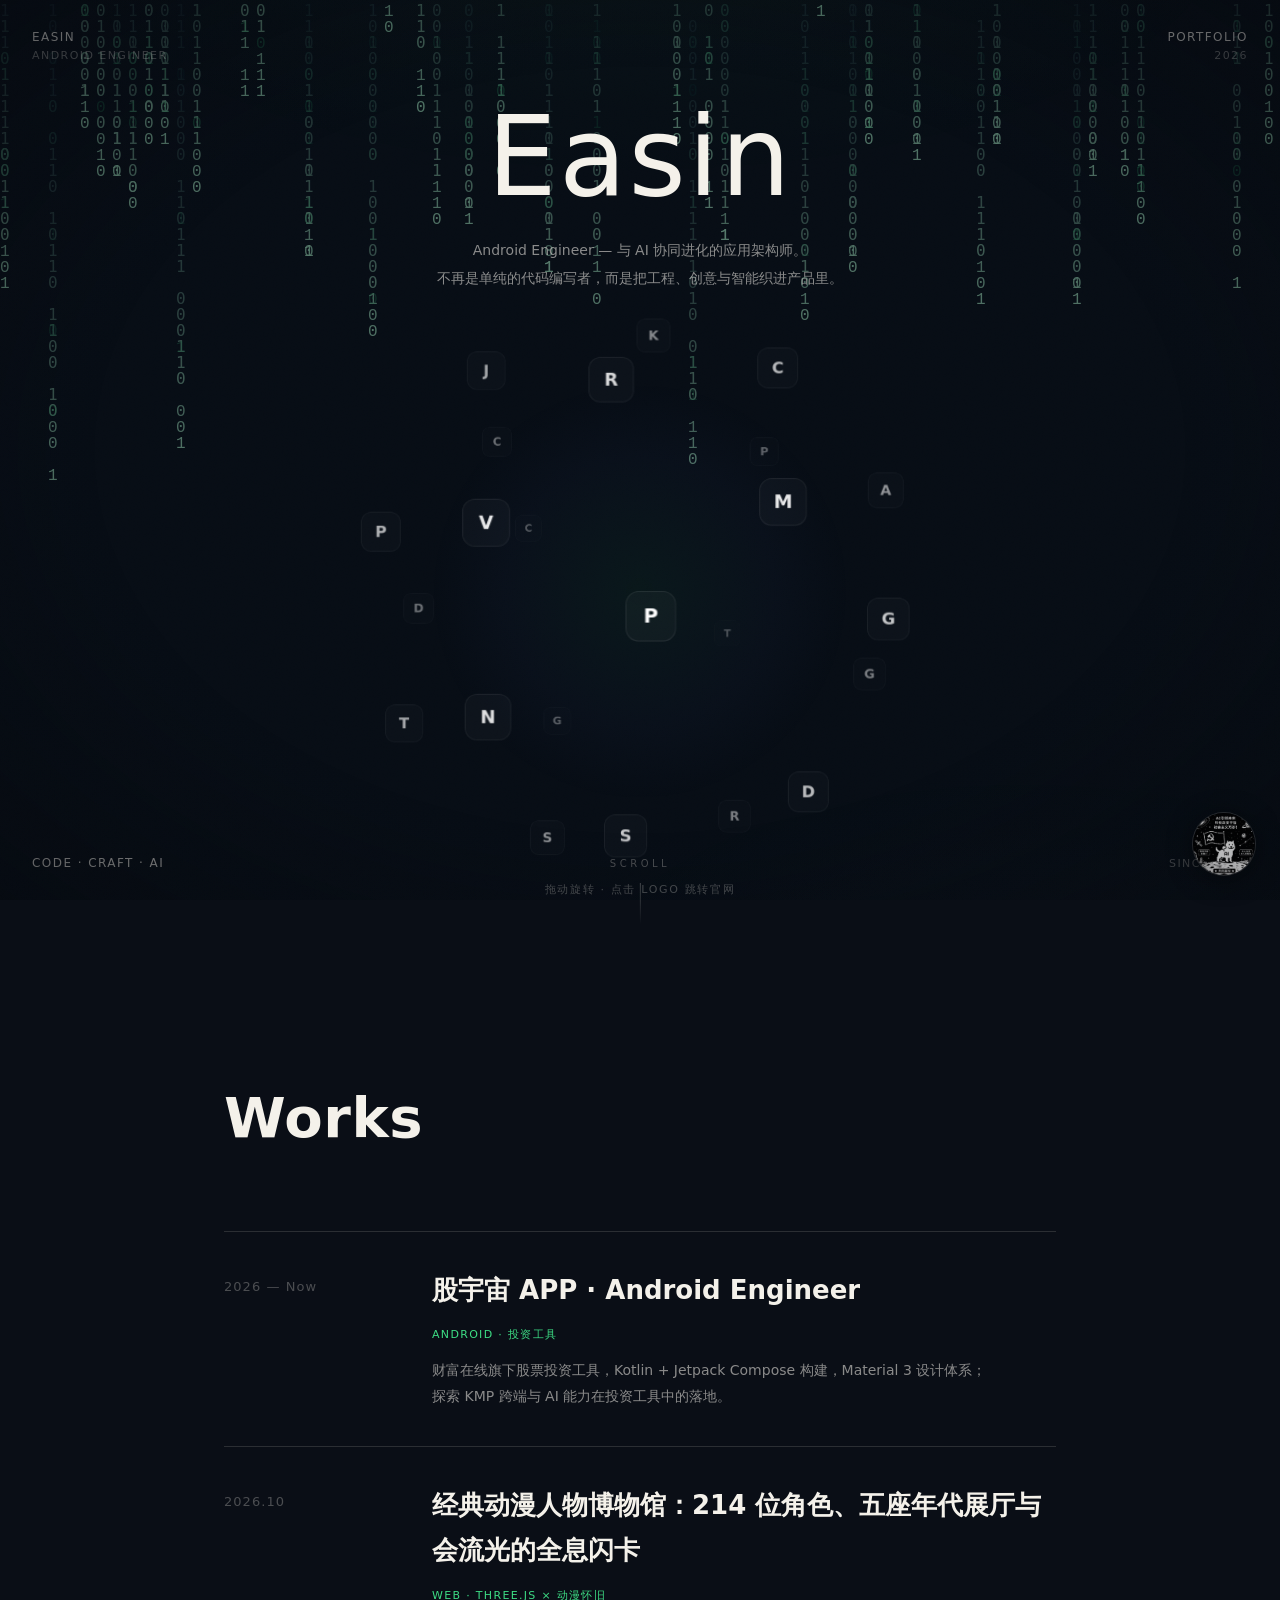
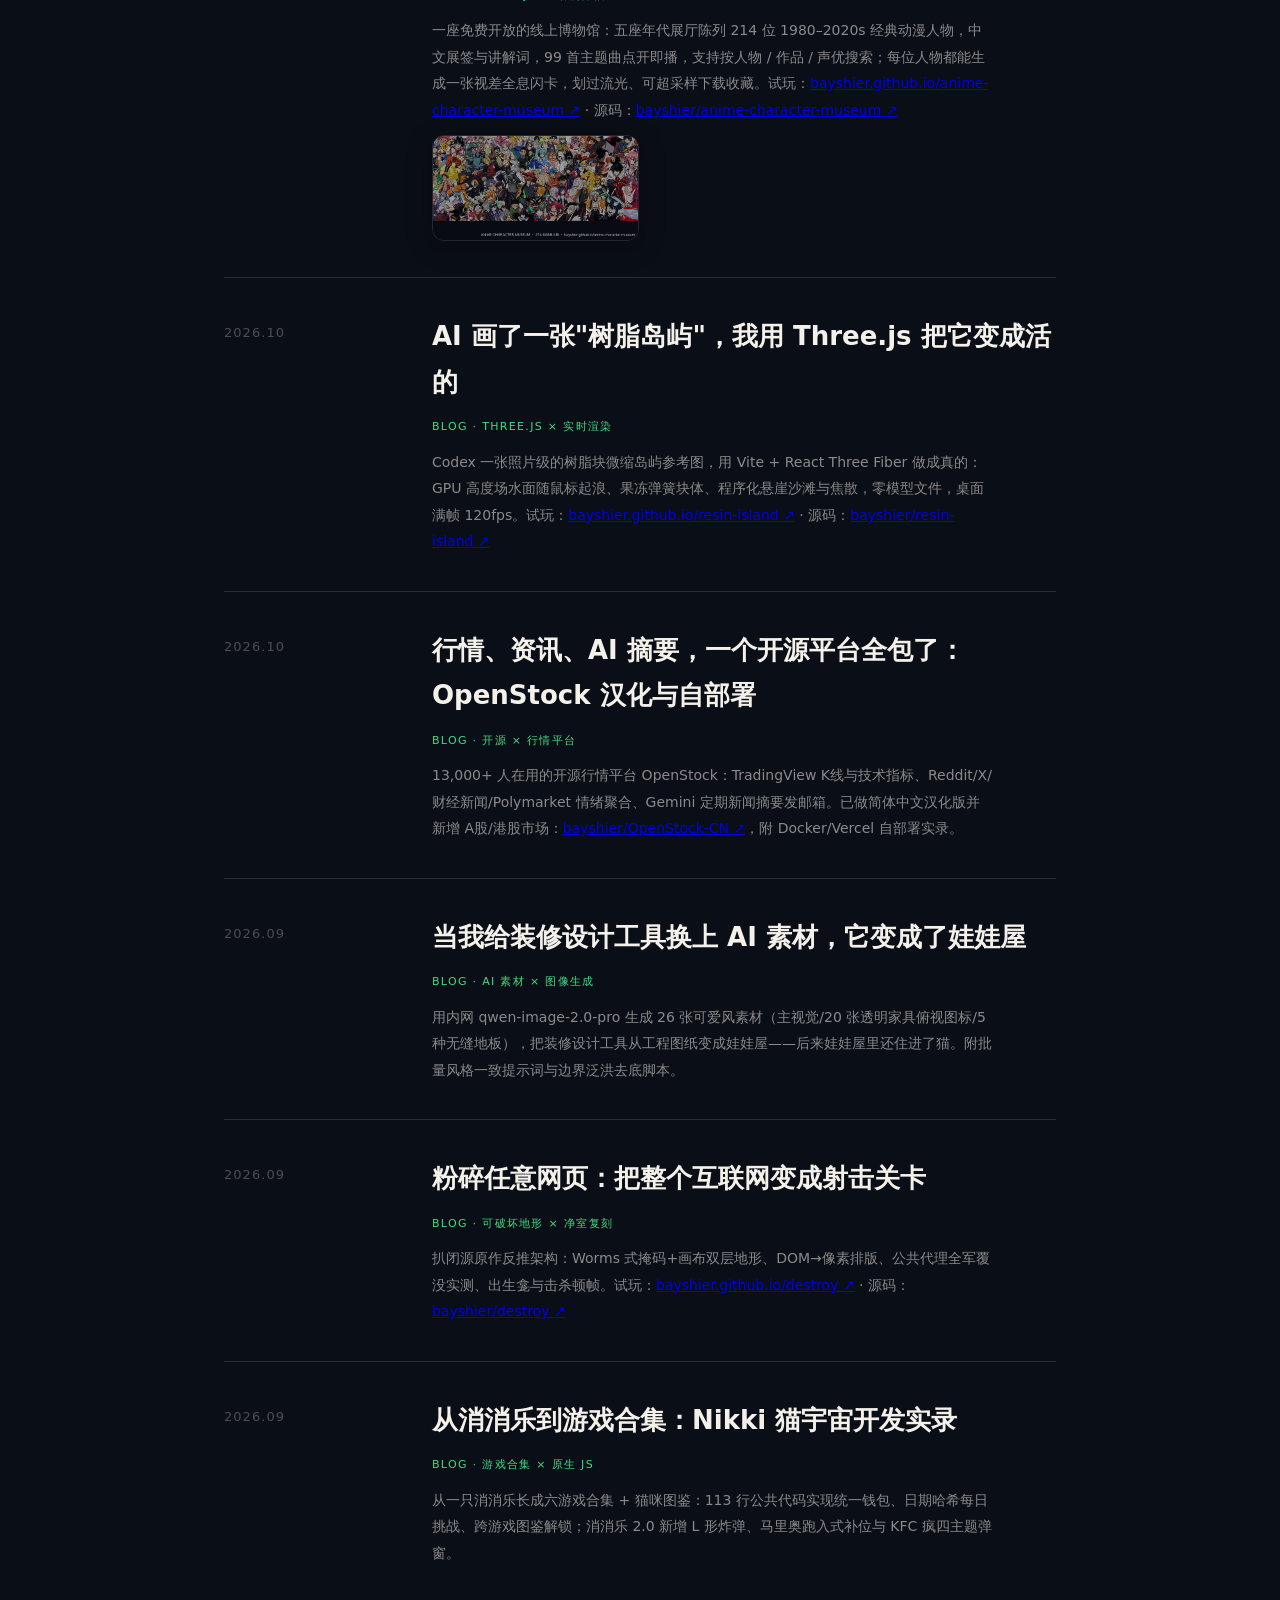
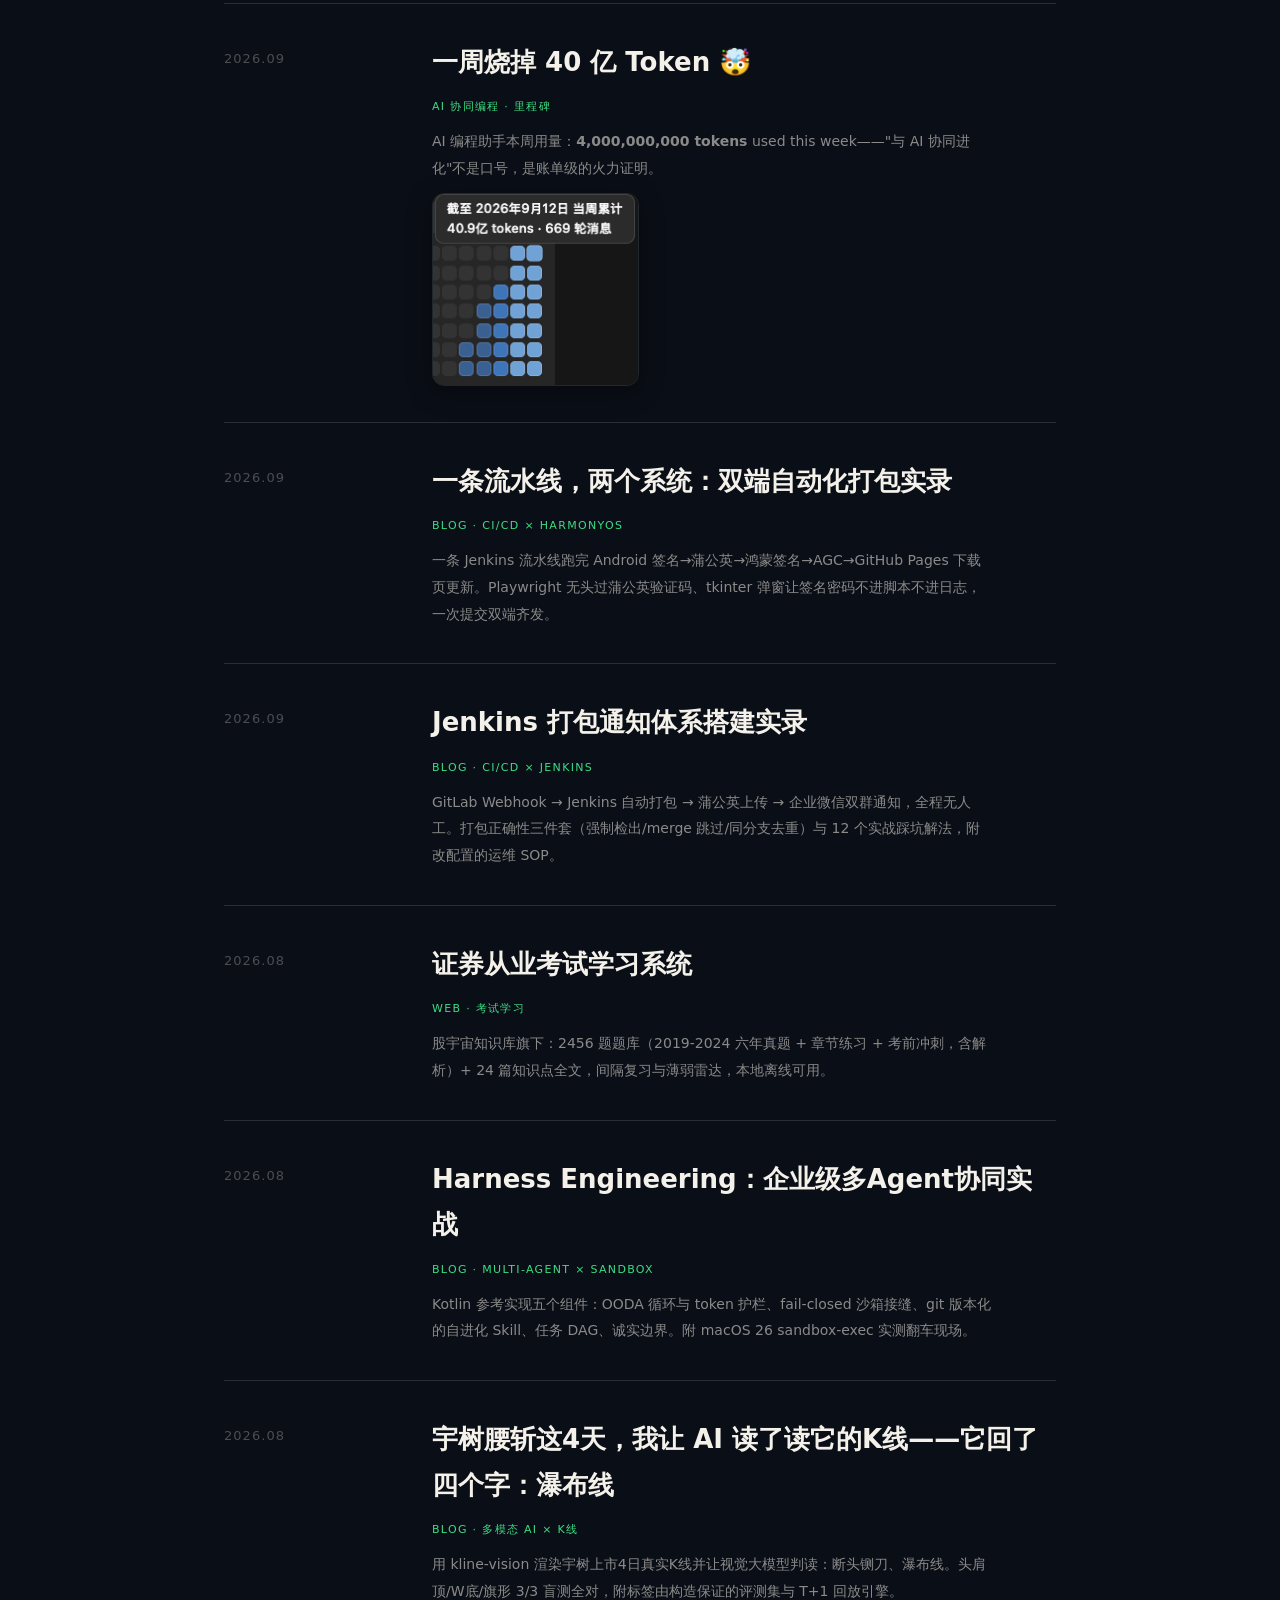
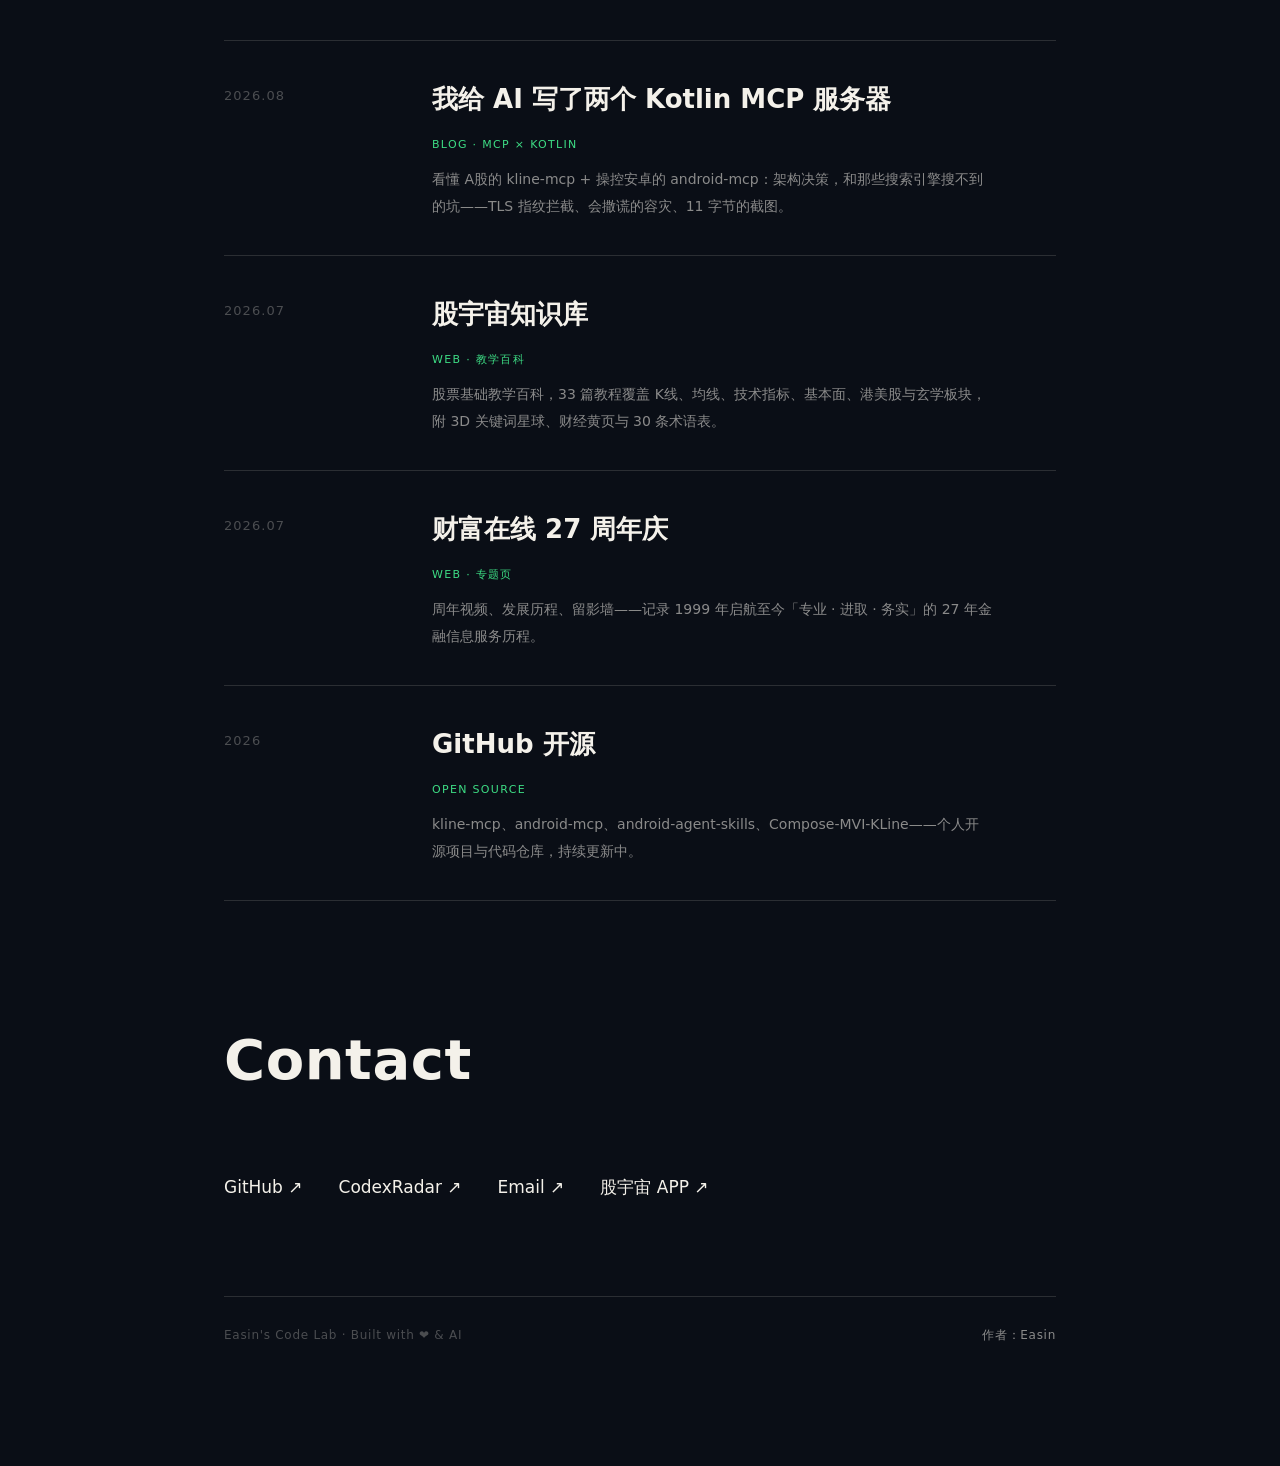
==== index.html @ 7a021acf "Add museum article detail page; share matrix-rain script" ====
<!DOCTYPE html>
<html lang="zh-CN">

<head>
    <meta charset="UTF-8">
    <meta name="viewport" content="width=device-width, initial-scale=1.0">
    <meta name="description" content="Easin — Android Engineer · Kotlin ✦ Compose · AI-Powered">
    <meta name="theme-color" content="#0a0e16">
    <title>Easin — Code · Craft · AI</title>
    <link rel="shortcut icon" href="icon_logo.png" type="image/png">
    <link rel="icon" href="icon_logo.png" type="image/png">
    <link rel="stylesheet" href="css/easin.css?v=20260914">
</head>

<body>
    <!-- ===== 黑客帝国数字雨背景（canvas 2D，参考经典 matrix rain 实现） ===== -->
    <canvas id="matrix-rain" aria-hidden="true"></canvas>

    <!-- ===== 角落标签（编辑风格） ===== -->
    <div class="corner corner-tl" aria-hidden="true">Easin<br><span>Android Engineer</span></div>
    <div class="corner corner-tr" aria-hidden="true">Portfolio<br><span>2026</span></div>
    <div class="corner corner-bl" aria-hidden="true">Code · Craft · AI</div>
    <div class="corner corner-br" aria-hidden="true">财富在线<br><span>Since 1999</span></div>

    <!-- 胶片噪点 + 暗角 -->
    <div class="noise-overlay" aria-hidden="true"></div>
    <div class="vignette" aria-hidden="true"></div>

    <!-- 角落常驻 noko 吉祥物（眼神追踪） -->
    <div class="noko-float" id="noko-float" aria-hidden="true">
        <img src="image/noko.png" alt="noko">
    </div>

    <main class="page">

        <!-- ===== Hero ===== -->
        <section class="s-hero" id="hero">
            <h1 class="hero-title">Easin</h1>
            <p class="hero-sub">Android Engineer — 与 AI 协同进化的应用架构师。<br>
                不再是单纯的代码编写者，而是把工程、创意与智能织进产品里。</p>

            <!-- 3D Logo 星球（页面唯一的主角视觉） -->
            <div class="hero-galaxy" id="hero-galaxy">
                <div class="hero-galaxy-scene" id="logo-sphere-scene">
                    <div class="logo-sphere" id="logo-sphere"></div>
                </div>
            </div>
            <div class="galaxy-hint">拖动旋转 · 点击 logo 跳转官网</div>

            <div class="scroll-ind" aria-hidden="true"><span>SCROLL</span><i></i></div>
        </section>

        <!-- ===== Works 时间线作品（Résumé + Works 合并，标题可点击跳转） ===== -->
        <section class="s-block" id="works">
            <h2>Works</h2>

            <article class="entry">
                <div class="entry-years">2026 — Now</div>
                <div class="entry-body">
                    <h3><a href="https://sj.qq.com/appdetail/com.stock.universe" target="_blank" rel="noopener">股宇宙 APP · Android Engineer</a></h3>
                    <div class="entry-tag">Android · 投资工具</div>
                    <p>财富在线旗下股票投资工具，Kotlin + Jetpack Compose 构建，Material 3 设计体系；探索 KMP 跨端与 AI 能力在投资工具中的落地。</p>
                </div>
            </article>

            <article class="entry">
                <div class="entry-years">2026.10</div>
                <div class="entry-body">
                    <h3><a href="article-anime-museum.html">经典动漫人物博物馆：214 位角色、五座年代展厅与会流光的全息闪卡</a></h3>
                    <div class="entry-tag">Web · Three.js × 动漫怀旧</div>
                    <p>一座免费开放的线上博物馆：五座年代展厅陈列 214 位 1980–2020s 经典动漫人物，中文展签与讲解词，99 首主题曲点开即播，支持按人物 / 作品 / 声优搜索；每位人物都能生成一张视差全息闪卡，划过流光、可超采样下载收藏。试玩：<a href="https://bayshier.github.io/anime-character-museum/" target="_blank" rel="noopener">bayshier.github.io/anime-character-museum ↗</a> · 源码：<a href="https://github.com/bayshier/anime-character-museum" target="_blank" rel="noopener">bayshier/anime-character-museum ↗</a></p>
                    <img class="entry-img" src="image/anime-collage-banner.jpg" alt="经典动漫人物博物馆 · 人物大合集" loading="lazy" onclick="window.open('https://bayshier.github.io/anime-character-museum/','_blank')" title="点击进入博物馆">
                </div>
            </article>

            <article class="entry">
                <div class="entry-years">2026.10</div>
                <div class="entry-body">
                    <h3><a href="https://bayshier.github.io/GYZApp/blog-resinisland.html">AI 画了一张"树脂岛屿"，我用 Three.js 把它变成活的</a></h3>
                    <div class="entry-tag">Blog · Three.js × 实时渲染</div>
                    <p>Codex 一张照片级的树脂块微缩岛屿参考图，用 Vite + React Three Fiber 做成真的：GPU 高度场水面随鼠标起浪、果冻弹簧块体、程序化悬崖沙滩与焦散，零模型文件，桌面满帧 120fps。试玩：<a href="https://bayshier.github.io/resin-island/" target="_blank" rel="noopener">bayshier.github.io/resin-island ↗</a> · 源码：<a href="https://github.com/bayshier/resin-island" target="_blank" rel="noopener">bayshier/resin-island ↗</a></p>
                </div>
            </article>

            <article class="entry">
                <div class="entry-years">2026.10</div>
                <div class="entry-body">
                    <h3><a href="https://bayshier.github.io/GYZApp/blog-openstock.html">行情、资讯、AI 摘要，一个开源平台全包了：OpenStock 汉化与自部署</a></h3>
                    <div class="entry-tag">Blog · 开源 × 行情平台</div>
                    <p>13,000+ 人在用的开源行情平台 OpenStock：TradingView K线与技术指标、Reddit/X/财经新闻/Polymarket 情绪聚合、Gemini 定期新闻摘要发邮箱。已做简体中文汉化版并新增 A股/港股市场：<a href="https://github.com/bayshier/OpenStock-CN" target="_blank" rel="noopener">bayshier/OpenStock-CN ↗</a>，附 Docker/Vercel 自部署实录。</p>
                </div>
            </article>

            <article class="entry">
                <div class="entry-years">2026.09</div>
                <div class="entry-body">
                    <h3><a href="https://bayshier.github.io/GYZApp/blog-floorplan-web.html">当我给装修设计工具换上 AI 素材，它变成了娃娃屋</a></h3>
                    <div class="entry-tag">Blog · AI 素材 × 图像生成</div>
                    <p>用内网 qwen-image-2.0-pro 生成 26 张可爱风素材（主视觉/20 张透明家具俯视图标/5 种无缝地板），把装修设计工具从工程图纸变成娃娃屋——后来娃娃屋里还住进了猫。附批量风格一致提示词与边界泛洪去底脚本。</p>
                </div>
            </article>

            <article class="entry">
                <div class="entry-years">2026.09</div>
                <div class="entry-body">
                    <h3><a href="https://bayshier.github.io/GYZApp/blog-destroy-web.html">粉碎任意网页：把整个互联网变成射击关卡</a></h3>
                    <div class="entry-tag">Blog · 可破坏地形 × 净室复刻</div>
                    <p>扒闭源原作反推架构：Worms 式掩码+画布双层地形、DOM→像素排版、公共代理全军覆没实测、出生龛与击杀顿帧。试玩：<a href="https://bayshier.github.io/destroy/" target="_blank" rel="noopener">bayshier.github.io/destroy ↗</a> · 源码：<a href="https://github.com/bayshier/destroy" target="_blank" rel="noopener">bayshier/destroy ↗</a></p>
                </div>
            </article>

            <article class="entry">
                <div class="entry-years">2026.09</div>
                <div class="entry-body">
                    <h3><a href="https://bayshier.github.io/GYZApp/blog-nikki-match3.html">从消消乐到游戏合集：Nikki 猫宇宙开发实录</a></h3>
                    <div class="entry-tag">Blog · 游戏合集 × 原生 JS</div>
                    <p>从一只消消乐长成六游戏合集 + 猫咪图鉴：113 行公共代码实现统一钱包、日期哈希每日挑战、跨游戏图鉴解锁；消消乐 2.0 新增 L 形炸弹、马里奥跑入式补位与 KFC 疯四主题弹窗。</p>
                </div>
            </article>

            <article class="entry">
                <div class="entry-years">2026.09</div>
                <div class="entry-body">
                    <h3>一周烧掉 40 亿 Token 🤯</h3>
                    <div class="entry-tag">AI 协同编程 · 里程碑</div>
                    <p>AI 编程助手本周用量：<strong>4,000,000,000 tokens</strong> used this week——"与 AI 协同进化"不是口号，是账单级的火力证明。</p>
                    <img class="entry-img" src="image/token-4b.png" alt="tokens used this week: 4B" loading="lazy" onclick="window.open(this.src,'_blank')" title="点击查看大图">
                </div>
            </article>

            <article class="entry">
                <div class="entry-years">2026.09</div>
                <div class="entry-body">
                    <h3><a href="https://bayshier.github.io/GYZApp/blog-jenkins-harmony.html">一条流水线，两个系统：双端自动化打包实录</a></h3>
                    <div class="entry-tag">Blog · CI/CD × HarmonyOS</div>
                    <p>一条 Jenkins 流水线跑完 Android 签名→蒲公英→鸿蒙签名→AGC→GitHub Pages 下载页更新。Playwright 无头过蒲公英验证码、tkinter 弹窗让签名密码不进脚本不进日志，一次提交双端齐发。</p>
                </div>
            </article>

            <article class="entry">
                <div class="entry-years">2026.09</div>
                <div class="entry-body">
                    <h3><a href="https://bayshier.github.io/GYZApp/blog-jenkins-notify.html">Jenkins 打包通知体系搭建实录</a></h3>
                    <div class="entry-tag">Blog · CI/CD × Jenkins</div>
                    <p>GitLab Webhook → Jenkins 自动打包 → 蒲公英上传 → 企业微信双群通知，全程无人工。打包正确性三件套（强制检出/merge 跳过/同分支去重）与 12 个实战踩坑解法，附改配置的运维 SOP。</p>
                </div>
            </article>

            <article class="entry">
                <div class="entry-years">2026.08</div>
                <div class="entry-body">
                    <h3><a href="https://bayshier.github.io/GYZApp/quiz.html">证券从业考试学习系统</a></h3>
                    <div class="entry-tag">Web · 考试学习</div>
                    <p>股宇宙知识库旗下：2456 题题库（2019-2024 六年真题 + 章节练习 + 考前冲刺，含解析）+ 24 篇知识点全文，间隔复习与薄弱雷达，本地离线可用。</p>
                </div>
            </article>

            <article class="entry">
                <div class="entry-years">2026.08</div>
                <div class="entry-body">
                    <h3><a href="https://bayshier.github.io/GYZApp/blog-harness-engineering.html">Harness Engineering：企业级多Agent协同实战</a></h3>
                    <div class="entry-tag">Blog · Multi-Agent × Sandbox</div>
                    <p>Kotlin 参考实现五个组件：OODA 循环与 token 护栏、fail-closed 沙箱接缝、git 版本化的自进化 Skill、任务 DAG、诚实边界。附 macOS 26 sandbox-exec 实测翻车现场。</p>
                </div>
            </article>

            <article class="entry">
                <div class="entry-years">2026.08</div>
                <div class="entry-body">
                    <h3><a href="https://bayshier.github.io/GYZApp/blog-kline-vision.html">宇树腰斩这4天，我让 AI 读了读它的K线——它回了四个字：瀑布线</a></h3>
                    <div class="entry-tag">Blog · 多模态 AI × K线</div>
                    <p>用 kline-vision 渲染宇树上市4日真实K线并让视觉大模型判读：断头铡刀、瀑布线。头肩顶/W底/旗形 3/3 盲测全对，附标签由构造保证的评测集与 T+1 回放引擎。</p>
                </div>
            </article>

            <article class="entry">
                <div class="entry-years">2026.08</div>
                <div class="entry-body">
                    <h3><a href="https://bayshier.github.io/GYZApp/blog-kotlin-mcp.html">我给 AI 写了两个 Kotlin MCP 服务器</a></h3>
                    <div class="entry-tag">Blog · MCP × Kotlin</div>
                    <p>看懂 A股的 kline-mcp + 操控安卓的 android-mcp：架构决策，和那些搜索引擎搜不到的坑——TLS 指纹拦截、会撒谎的容灾、11 字节的截图。</p>
                </div>
            </article>

            <article class="entry">
                <div class="entry-years">2026.07</div>
                <div class="entry-body">
                    <h3><a href="https://bayshier.github.io/GYZApp/knowledge.html">股宇宙知识库</a></h3>
                    <div class="entry-tag">Web · 教学百科</div>
                    <p>股票基础教学百科，33 篇教程覆盖 K线、均线、技术指标、基本面、港美股与玄学板块，附 3D 关键词星球、财经黄页与 30 条术语表。</p>
                </div>
            </article>

            <article class="entry">
                <div class="entry-years">2026.07</div>
                <div class="entry-body">
                    <h3><a href="https://bayshier.github.io/GYZApp/cfzx2027.html" target="_blank" rel="noopener">财富在线 27 周年庆</a></h3>
                    <div class="entry-tag">Web · 专题页</div>
                    <p>周年视频、发展历程、留影墙——记录 1999 年启航至今「专业 · 进取 · 务实」的 27 年金融信息服务历程。</p>
                </div>
            </article>

            <article class="entry">
                <div class="entry-years">2026</div>
                <div class="entry-body">
                    <h3><a href="https://github.com/bayshier" target="_blank" rel="noopener">GitHub 开源</a></h3>
                    <div class="entry-tag">Open Source</div>
                    <p>kline-mcp、android-mcp、android-agent-skills、Compose-MVI-KLine——个人开源项目与代码仓库，持续更新中。</p>
                </div>
            </article>
        </section>

        <!-- ===== Contact ===== -->
        <section class="s-block s-contact" id="contact">
            <h2>Contact</h2>
            <div class="contact-links">
                <a href="https://github.com/bayshier" target="_blank" rel="noopener">GitHub ↗</a>
                <a href="https://deng.codexradar.com/" target="_blank" rel="noopener">CodexRadar ↗</a>
                <a href="mailto:Easinex@gmail.com">Email ↗</a>
                <a href="https://sj.qq.com/appdetail/com.stock.universe" target="_blank" rel="noopener">股宇宙 APP ↗</a>
            </div>
            <footer class="footer">
                <div>Easin's Code Lab · Built with ❤️ & AI</div>
                <div class="author"><a href="https://github.com/bayshier" target="_blank" rel="noopener">作者：Easin</a></div>
            </footer>
        </section>

    </main>

    <!-- 黑客帝国数字雨 -->
    <script src="js/matrix-rain.js"></script>

    <!-- Logo 星球 3D 旋转 -->
    <script>
    (function () {
        'use strict';
        var ICON_CDN = 'https://cdn.simpleicons.org/';
        var LOGOS = [
            // AI 大模型
            { name: 'ChatGPT',    icon: 'chatbot',      color: '#74AA9C', url: 'https://chat.openai.com' },
            { name: 'Claude',     icon: 'anthropic',    color: '#D97757', url: 'https://claude.ai' },
            { name: 'DeepSeek',   icon: 'deepseek',     color: '#4D6BFE', url: 'https://www.deepseek.com' },
            { name: 'Gemini',     icon: 'googlegemini', color: '#8E75B9', url: 'https://gemini.google.com' },
            { name: 'TensorFlow', icon: 'tensorflow',   color: '#FF6F00', url: 'https://www.tensorflow.org' },
            { name: 'PyTorch',    icon: 'pytorch',      color: '#EE4C2C', url: 'https://pytorch.org' },
            // 语言
            { name: 'Kotlin',     icon: 'kotlin',       color: '#7F52FF', url: 'https://kotlinlang.org' },
            { name: 'Java',       icon: 'openjdk',      color: '#ED8B00', url: 'https://dev.java' },
            { name: 'Python',     icon: 'python',       color: '#3776AB', url: 'https://www.python.org' },
            { name: 'TypeScript', icon: 'typescript',   color: '#3178C6', url: 'https://www.typescriptlang.org' },
            { name: 'Swift',      icon: 'swift',        color: '#F05138', url: 'https://www.swift.org' },
            { name: 'Rust',       icon: 'rust',         color: '#CE422B', url: 'https://www.rust-lang.org' },
            { name: 'Go',         icon: 'go',           color: '#00ADD8', url: 'https://go.dev' },
            // 移动 & 前端
            { name: 'Android',    icon: 'android',      color: '#3DDC84', url: 'https://developer.android.com' },
            { name: 'Compose',    icon: 'jetpackcompose', color: '#4285F4', url: 'https://developer.android.com/jetpack/compose' },
            { name: 'React',      icon: 'react',        color: '#61DAFB', url: 'https://react.dev' },
            { name: 'Vue.js',     icon: 'vuedotjs',     color: '#4FC08D', url: 'https://vuejs.org' },
            { name: 'Node.js',    icon: 'nodedotjs',    color: '#5FA04E', url: 'https://nodejs.org' },
            // 后端 & 工具
            { name: 'Spring',     icon: 'spring',       color: '#6DB33F', url: 'https://spring.io' },
            { name: 'Docker',     icon: 'docker',       color: '#2496ED', url: 'https://www.docker.com' },
            { name: 'Git',        icon: 'git',          color: '#F05032', url: 'https://git-scm.com' },
            { name: 'MongoDB',    icon: 'mongodb',      color: '#47A248', url: 'https://www.mongodb.com' },
            { name: 'PostgreSQL', icon: 'postgresql',   color: '#4169E1', url: 'https://www.postgresql.org' },
        ];

        var sphere = document.getElementById('logo-sphere');
        var scene  = document.getElementById('logo-sphere-scene');
        if (!sphere || !scene) return;

        /* 生成 logo 元素（<a> 标签，点击跳转官网） */
        var items = [];
        var dragMoved = false; // 区分拖拽和点击

        LOGOS.forEach(function (logo) {
            var el = document.createElement('a');
            el.className = 'logo-sphere-item';
            el.title = logo.name + ' ↗';
            el.href = logo.url || '#';
            el.target = '_blank';
            el.rel = 'noopener noreferrer';
            var img = document.createElement('img');
            img.src = ICON_CDN + logo.icon;
            img.alt = logo.name;
            img.onerror = function () {
                this.style.display = 'none';
                el.textContent = logo.name.charAt(0);
                el.style.fontSize = '18px';
                el.style.fontWeight = '700';
                el.style.color = logo.color;
            };
            el.appendChild(img);
            sphere.appendChild(el);
            items.push(el);
        });

        /* Fibonacci 球面分布 */
        var n = LOGOS.length;
        var r = 30; // 球半径（vmin）
        var sphereData = LOGOS.map(function (_, i) {
            var phi = Math.acos(-1 + (2 * i) / n);
            var theta = Math.sqrt(n * Math.PI) * phi;
            return {
                x: r * Math.cos(theta) * Math.sin(phi),
                y: r * Math.sin(theta) * Math.sin(phi),
                z: r * Math.cos(phi)
            };
        });

        /* 拖拽旋转 */
        var rotX = -15, rotY = 0;
        var autoSpeed = 0.4;
        var dragging = false;
        var lastX = 0, lastY = 0;
        var velocityX = 0, velocityY = 0;
        var cache = sphereData.map(function () { return { tf: '', op: '', z: -1 }; });

        function updatePositions() {
            var radX = rotX * Math.PI / 180;
            var radY = rotY * Math.PI / 180;
            var sx = Math.sin(radX), cx = Math.cos(radX);
            var sy = Math.sin(radY), cy = Math.cos(radY);

            for (var i = 0; i < sphereData.length; i++) {
                var d = sphereData[i];
                var x1 = d.x * cy + d.z * sy;
                var z1 = -d.x * sy + d.z * cy;
                var y1 = d.y * cx - z1 * sx;
                var z2 = d.y * sx + z1 * cx;

                var el = items[i];
                var c = cache[i];
                var depth = (z2 + r) / (2 * r);
                var scale = 0.55 + depth * 0.55;
                var opacity = 0.25 + depth * 0.75;

                var tf = 'translate3d(' + x1.toFixed(1) + 'vmin,' + y1.toFixed(1) + 'vmin,0)'
                    + ' translate(-50%,-50%)'
                    + ' scale(' + scale.toFixed(2) + ')';
                if (tf !== c.tf) { el.style.transform = tf; c.tf = tf; }
                var op2 = opacity.toFixed(2);
                if (op2 !== c.op) { el.style.opacity = op2; c.op = op2; }
                var z = Math.round(depth * 10);
                if (z !== c.z) { el.style.zIndex = z; c.z = z; }
            }
        }

        function tick() {
            if (!dragging) {
                rotY += autoSpeed + velocityY;
                rotX += velocityX;
                velocityY *= 0.92;
                velocityX *= 0.92;
                if (rotX > 30) rotX = 30;
                if (rotX < -60) rotX = -60;
            }
            if (!document.hidden) {
                updatePositions();
            }
            setTimeout(tick, 33);
        }

        /* 鼠标拖拽 + 点击跳转 */
        scene.addEventListener('mousedown', function (e) {
            dragging = true;
            dragMoved = false;
            lastX = e.clientX;
            lastY = e.clientY;
            velocityX = 0;
            velocityY = 0;
        });
        window.addEventListener('mousemove', function (e) {
            if (!dragging) return;
            var dx = e.clientX - lastX;
            var dy = e.clientY - lastY;
            if (Math.abs(dx) > 3 || Math.abs(dy) > 3) dragMoved = true;
            rotY += dx * 0.4;
            rotX -= dy * 0.4;
            if (rotX > 30) rotX = 30;
            if (rotX < -60) rotX = -60;
            velocityY = dx * 0.15;
            velocityX = -dy * 0.15;
            lastX = e.clientX;
            lastY = e.clientY;
        });
        window.addEventListener('mouseup', function () { dragging = false; });

        /* 阻止拖拽后触发链接跳转 */
        sphere.addEventListener('click', function (e) {
            if (dragMoved) {
                e.preventDefault();
                e.stopPropagation();
            }
        });

        /* 触摸拖拽 */
        scene.addEventListener('touchstart', function (e) {
            if (e.touches.length !== 1) return;
            dragging = true;
            dragMoved = false;
            lastX = e.touches[0].clientX;
            lastY = e.touches[0].clientY;
            velocityX = 0;
            velocityY = 0;
        }, { passive: true });
        scene.addEventListener('touchmove', function (e) {
            if (!dragging || e.touches.length !== 1) return;
            var dx = e.touches[0].clientX - lastX;
            var dy = e.touches[0].clientY - lastY;
            if (Math.abs(dx) > 3 || Math.abs(dy) > 3) dragMoved = true;
            rotY += dx * 0.4;
            rotX -= dy * 0.4;
            if (rotX > 30) rotX = 30;
            if (rotX < -60) rotX = -60;
            velocityY = dx * 0.15;
            velocityX = -dy * 0.15;
            lastX = e.touches[0].clientX;
            lastY = e.touches[0].clientY;
        }, { passive: true });
        scene.addEventListener('touchend', function () { dragging = false; });

        /* 启动 */
        tick();
    })();
    </script>

    <script>
    (function () {
        'use strict';
        var reduceMotion = window.matchMedia('(prefers-reduced-motion: reduce)').matches;

        /* ---------- 1. noko 眼神/头部追踪 ---------- */
        var noko = document.getElementById('noko-float');
        if (noko && !reduceMotion && window.matchMedia('(pointer:fine)').matches) {
            var targetRX = 0, targetRY = 0, curRX = 0, curRY = 0, rafId = null;
            var hovering = false;

            window.addEventListener('mousemove', function (e) {
                var r = noko.getBoundingClientRect();
                var cx = r.left + r.width / 2;
                var cy = r.top + r.height / 2;
                var dx = (e.clientX - cx) / window.innerWidth;
                var dy = (e.clientY - cy) / window.innerHeight;
                targetRY = Math.max(-1, Math.min(1, dx * 3)) * 8;
                targetRX = Math.max(-1, Math.min(1, dy * 3)) * -6;
                if (!rafId) tick();
            }, { passive: true });

            noko.addEventListener('mouseenter', function () { hovering = true; });
            noko.addEventListener('mouseleave', function () { hovering = false; });

            function tick() {
                curRX += (targetRX - curRX) * 0.12;
                curRY += (targetRY - curRY) * 0.12;
                var s = hovering ? 1.12 : 1;
                noko.style.transform =
                    'translateY(' + (hovering ? -3 : 0) + 'px)' +
                    ' rotateX(' + curRX.toFixed(2) + 'deg)' +
                    ' rotateY(' + curRY.toFixed(2) + 'deg)' +
                    ' scale(' + s + ')';
                if (Math.abs(targetRX - curRX) > 0.05 || Math.abs(targetRY - curRY) > 0.05 || hovering) {
                    rafId = requestAnimationFrame(tick);
                } else {
                    rafId = null;
                }
            }
        }

        /* ---------- 2. 滚动入场动画 ---------- */
        if (!reduceMotion && 'IntersectionObserver' in window) {
            var io = new IntersectionObserver(function (entries) {
                entries.forEach(function (en) {
                    if (en.isIntersecting) {
                        en.target.classList.add('in-view');
                        io.unobserve(en.target);
                    }
                });
            }, { threshold: 0.12, rootMargin: '0px 0px -40px 0px' });

            var revealEls = document.querySelectorAll('.entry, .contact-links, .footer');
            revealEls.forEach(function (el, i) {
                el.classList.add('reveal');
                el.style.transitionDelay = (i % 4) * 80 + 'ms';
                io.observe(el);
            });

            /* 兜底 1：2 秒后仍在视口内却未触发 IO 的元素，直接显示
               （个别 WebView 的 IntersectionObserver 不回调） */
            setTimeout(function () {
                revealEls.forEach(function (el) {
                    if (el.classList.contains('in-view')) return;
                    var rect = el.getBoundingClientRect();
                    if (rect.top < window.innerHeight && rect.bottom > 0) {
                        el.classList.add('in-view');
                    }
                });
            }, 2000);

            /* 兜底 2：8 秒后全部强制显示——任何情况下内容都不允许永远隐形 */
            setTimeout(function () {
                revealEls.forEach(function (el) { el.classList.add('in-view'); });
            }, 8000);
        }

        /* ---------- 3. 背景视差 ---------- */
        if (!reduceMotion) {
            var bg = document.body;
            var ticking = false;
            window.addEventListener('scroll', function () {
                if (!ticking) {
                    window.requestAnimationFrame(function () {
                        var y = window.scrollY;
                        bg.style.setProperty('--bg-shift', (y * 0.12) + 'px');
                        ticking = false;
                    });
                    ticking = true;
                }
            }, { passive: true });
        }
    })();
    </script>
</body>

</html>
---- css/easin.css ----
/* ============================================================
   Easin — Code · Craft · AI
   编辑部风格 · 参考 about.senbuzy.com
   深夜蓝底 + 暖白大字 · 无卡片纯排版 · 3D Logo 星球
   ============================================================ */

* { margin: 0; padding: 0; box-sizing: border-box; }

:root {
    --bg: #0a0e16;
    --bg-elev: rgba(244, 241, 234, 0.04);
    --ink: #f4f1ea;
    --ink-dim: rgba(244, 241, 234, 0.55);
    --ink-faint: rgba(244, 241, 234, 0.28);
    --line: rgba(244, 241, 234, 0.14);
    --accent: #3DDC84;
    --serif-cn: "Chiron GoRound TC", "PingFang SC", "Microsoft YaHei", system-ui, sans-serif;
}

html { scroll-behavior: smooth; }

body {
    font-family: "Helvetica Neue", var(--serif-cn);
    background: var(--bg);
    color: var(--ink);
    line-height: 1.75;
    overflow-x: hidden;
    -webkit-font-smoothing: antialiased;
}

/* 背景微光 + 视差（极克制） */
body::before {
    content: "";
    position: fixed;
    inset: 0;
    z-index: -1;
    background:
        radial-gradient(ellipse 80% 50% at 50% -10%, rgba(61, 220, 132, 0.05), transparent 60%),
        radial-gradient(ellipse 60% 40% at 80% 110%, rgba(90, 120, 200, 0.04), transparent 60%);
    background-position-y: var(--bg-shift, 0);
}

/* 黑客帝国数字雨（位于渐变之上、内容之下） */
#matrix-rain {
    position: fixed;
    inset: 0;
    z-index: -1;
    width: 100%;
    height: 100%;
    opacity: 0.45;
    pointer-events: none;
}

::selection { background: rgba(61, 220, 132, 0.3); }

/* ============================================================
   角落标签
   ============================================================ */
.corner {
    position: fixed;
    z-index: 100;
    font-size: 12px;
    letter-spacing: 0.12em;
    color: var(--ink-dim);
    line-height: 1.5;
    text-transform: uppercase;
    pointer-events: none;
}
.corner span { color: var(--ink-faint); font-size: 11px; }
.corner-tl { top: 28px; left: 32px; }
.corner-tr { top: 28px; right: 32px; text-align: right; }
.corner-bl { bottom: 28px; left: 32px; }
.corner-br { bottom: 28px; right: 32px; text-align: right; }

@media (max-width: 768px) {
    .corner-bl, .corner-br { display: none; }
    .corner-tl { top: 18px; left: 18px; }
    .corner-tr { top: 18px; right: 18px; }
}

/* ============================================================
   主容器 — 内容列
   ============================================================ */
.page {
    max-width: 880px;
    margin: 0 auto;
    padding: 0 24px 120px;
}

/* ============================================================
   Hero
   ============================================================ */
.s-hero {
    min-height: 92vh;
    display: flex;
    flex-direction: column;
    justify-content: center;
    align-items: center;
    text-align: center;
    position: relative;
    padding: 100px 0 60px;
}

.hero-title {
    font-size: clamp(64px, 12vw, 110px);
    font-weight: 400;
    letter-spacing: 0.02em;
    line-height: 1.05;
    color: var(--ink);
    animation: heroIn 1.2s cubic-bezier(0.2, 0.7, 0.2, 1) both;
}

@keyframes heroIn {
    from { opacity: 0; transform: translateY(30px); }
    to { opacity: 1; transform: translateY(0); }
}

.hero-sub {
    margin-top: 20px;
    font-size: 14px;
    color: var(--ink-dim);
    max-width: 460px;
    line-height: 2;
    animation: heroIn 1.2s 0.15s cubic-bezier(0.2, 0.7, 0.2, 1) both;
}

/* ---------- 3D Logo 星球 ---------- */
.hero-galaxy {
    position: relative;
    width: min(560px, 92vw);
    height: min(560px, 92vw);
    max-height: 68vh;
    margin-top: 20px;
    animation: heroIn 1.4s 0.3s cubic-bezier(0.2, 0.7, 0.2, 1) both;
}

.hero-galaxy-scene {
    position: absolute;
    inset: 0;
    cursor: grab;
    touch-action: none;
    user-select: none;
    -webkit-user-select: none;
}

.hero-galaxy-scene:active { cursor: grabbing; }

/* 极淡的中心辉光（星球氛围） */
.hero-galaxy-scene::before {
    content: "";
    position: absolute;
    inset: 12%;
    border-radius: 50%;
    background: radial-gradient(circle,
        rgba(61, 220, 132, 0.05) 0%,
        rgba(90, 120, 200, 0.03) 45%,
        transparent 70%);
    pointer-events: none;
}

.logo-sphere {
    position: absolute;
    top: 50%;
    left: 50%;
    width: 0;
    height: 0;
}

.logo-sphere-item {
    position: absolute;
    top: 50%;
    left: 50%;
    width: 46px;
    height: 46px;
    padding: 10px;
    border-radius: 12px;
    background: rgba(244, 241, 234, 0.03);
    border: 1px solid rgba(244, 241, 234, 0.08);
    will-change: transform, opacity;
    display: flex;
    align-items: center;
    justify-content: center;
    filter: brightness(0) invert(1);
    text-decoration: none;
    cursor: pointer;
    transition: background 0.25s, border-color 0.25s, box-shadow 0.25s;
}

.logo-sphere-item:hover {
    background: rgba(61, 220, 132, 0.12);
    border-color: rgba(61, 220, 132, 0.5);
    box-shadow: 0 0 24px rgba(61, 220, 132, 0.18);
}

.logo-sphere-item img {
    width: 100%;
    height: 100%;
    object-fit: contain;
    pointer-events: none;
}

.galaxy-hint {
    margin-top: 8px;
    font-size: 11px;
    letter-spacing: 0.15em;
    color: var(--ink-faint);
    text-transform: uppercase;
    animation: heroIn 1.2s 0.45s cubic-bezier(0.2, 0.7, 0.2, 1) both;
}

/* ---------- SCROLL 指示 ---------- */
.scroll-ind {
    position: absolute;
    bottom: 34px;
    left: 50%;
    transform: translateX(-50%);
    display: flex;
    flex-direction: column;
    align-items: center;
    gap: 10px;
    font-size: 10px;
    letter-spacing: 0.35em;
    color: var(--ink-faint);
}
.scroll-ind i {
    display: block;
    width: 1px;
    height: 42px;
    background: linear-gradient(180deg, var(--ink-faint), transparent);
    animation: scrollPulse 2.2s ease-in-out infinite;
    transform-origin: top;
}
@keyframes scrollPulse {
    0%, 100% { transform: scaleY(0.4); opacity: 0.4; }
    50% { transform: scaleY(1); opacity: 1; }
}

/* ============================================================
   区块通用 — 编辑部排版
   ============================================================ */
.s-block { padding: 110px 0 0; }

.s-block > h2 {
    font-size: clamp(40px, 7vw, 56px);
    font-weight: 600;
    letter-spacing: 0.01em;
    margin-bottom: 64px;
    color: var(--ink);
}

/* ============================================================
   Works — 时间线作品（标题可点击跳转）
   ============================================================ */
.entry {
    display: grid;
    grid-template-columns: 180px 1fr;
    gap: 28px;
    padding: 36px 0;
    border-top: 1px solid var(--line);
}

.entry:last-child { border-bottom: 1px solid var(--line); }

.entry-years {
    font-size: 13px;
    letter-spacing: 0.08em;
    color: var(--ink-faint);
    font-variant-numeric: tabular-nums;
    padding-top: 8px;
}

.entry-body h3 {
    font-size: clamp(20px, 3vw, 26px);
    font-weight: 600;
    color: var(--ink);
    margin-bottom: 6px;
}

.entry-body h3 a {
    color: var(--ink);
    text-decoration: none;
    background-image: linear-gradient(var(--accent), var(--accent));
    background-size: 0% 1px;
    background-position: 0 100%;
    background-repeat: no-repeat;
    transition: background-size 0.4s cubic-bezier(0.2, 0.7, 0.2, 1);
}

.entry-body h3 a:hover {
    background-size: 100% 1px;
}

.entry-tag {
    display: inline-block;
    font-size: 11px;
    letter-spacing: 0.12em;
    color: var(--accent);
    text-transform: uppercase;
    margin-bottom: 12px;
}

.entry-body p {
    font-size: 14px;
    color: var(--ink-dim);
    max-width: 560px;
    line-height: 1.9;
}

/* ============================================================
   Contact
   ============================================================ */
.contact-links {
    display: flex;
    flex-wrap: wrap;
    gap: 14px 36px;
}

.contact-links a {
    font-size: 17px;
    color: var(--ink);
    text-decoration: none;
    border-bottom: 1px solid transparent;
    transition: color 0.25s, border-color 0.25s;
    padding-bottom: 2px;
}

.contact-links a:hover {
    color: var(--accent);
    border-color: var(--accent);
}

.footer {
    margin-top: 90px;
    padding-top: 28px;
    border-top: 1px solid var(--line);
    font-size: 12px;
    color: var(--ink-faint);
    letter-spacing: 0.06em;
    display: flex;
    justify-content: space-between;
    flex-wrap: wrap;
    gap: 8px;
}

.footer a { color: inherit; text-decoration: none; }
.footer .author { color: var(--ink-dim); }

/* ============================================================
   角落 noko
   ============================================================ */
.noko-float {
    position: fixed;
    right: 24px;
    bottom: 24px;
    width: 64px;
    height: 64px;
    z-index: 200;
    cursor: pointer;
    perspective: 200px;
    filter: drop-shadow(0 4px 12px rgba(0, 0, 0, 0.5));
    will-change: transform;
    animation: noko-bob 4s ease-in-out infinite;
}

.noko-float img {
    width: 100%;
    height: 100%;
    object-fit: contain;
    border-radius: 50%;
    border: 1px solid var(--line);
    background: rgba(244, 241, 234, 0.04);
    pointer-events: none;
}

@keyframes noko-bob {
    0%, 100% { translate: 0 0; }
    50% { translate: 0 -6px; }
}

@media (max-width: 600px) { .noko-float { display: none; } }

/* ============================================================
   胶片噪点 + 暗角
   ============================================================ */
.noise-overlay {
    position: fixed;
    inset: 0;
    z-index: 9999;
    pointer-events: none;
    opacity: 0.035;
    mix-blend-mode: overlay;
    background-image: url("data:image/svg+xml,%3Csvg xmlns='http://www.w3.org/2000/svg' width='160' height='160'%3E%3Cfilter id='n'%3E%3CfeTurbulence type='fractalNoise' baseFrequency='0.85' numOctaves='3' stitchTiles='stitch'/%3E%3C/filter%3E%3Crect width='100%25' height='100%25' filter='url(%23n)'/%3E%3C/svg%3E");
}

.vignette {
    position: fixed;
    inset: 0;
    z-index: 9998;
    pointer-events: none;
    background: radial-gradient(ellipse at center, transparent 60%, rgba(4, 6, 10, 0.35) 100%);
}

/* ============================================================
   滚动入场
   ============================================================ */
.reveal {
    opacity: 0;
    transform: translateY(28px);
    transition: opacity 0.8s cubic-bezier(0.2, 0.7, 0.2, 1),
                transform 0.8s cubic-bezier(0.2, 0.7, 0.2, 1);
}
.reveal.in-view {
    opacity: 1;
    transform: translateY(0);
}

/* ============================================================
   响应式
   ============================================================ */
@media (max-width: 640px) {
    .entry { grid-template-columns: 1fr; gap: 8px; padding: 28px 0; }
    .entry-years { padding-top: 0; }
    .work { grid-template-columns: 1fr; gap: 8px; padding: 30px 0; }
    .work-num { padding-top: 0; font-size: 13px; }
    .s-block { padding-top: 80px; }
    .footer { flex-direction: column; }
}

/* ============================================================
   无障碍
   ============================================================ */
@media (prefers-reduced-motion: reduce) {
    .noko-float { animation: none; }
    .hero-title, .hero-sub, .hero-galaxy, .galaxy-hint { animation: none; }
    .scroll-ind i { animation: none; }
    .reveal { opacity: 1 !important; transform: none !important; transition: none !important; }
    .noise-overlay, .vignette, #matrix-rain { display: none; }
}

/* 时间线内嵌图片（如 token 用量统计卡） */
.entry-body .entry-img {
    display: block; margin-top: 12px;
    max-width: 207px; width: 100%;
    border-radius: 12px;
    border: 1px solid rgba(255, 255, 255, 0.1);
    box-shadow: 0 6px 24px rgba(0, 0, 0, 0.35);
    cursor: zoom-in;
    transition: transform 0.2s;
}
.entry-body .entry-img:hover { transform: translateY(-2px); }
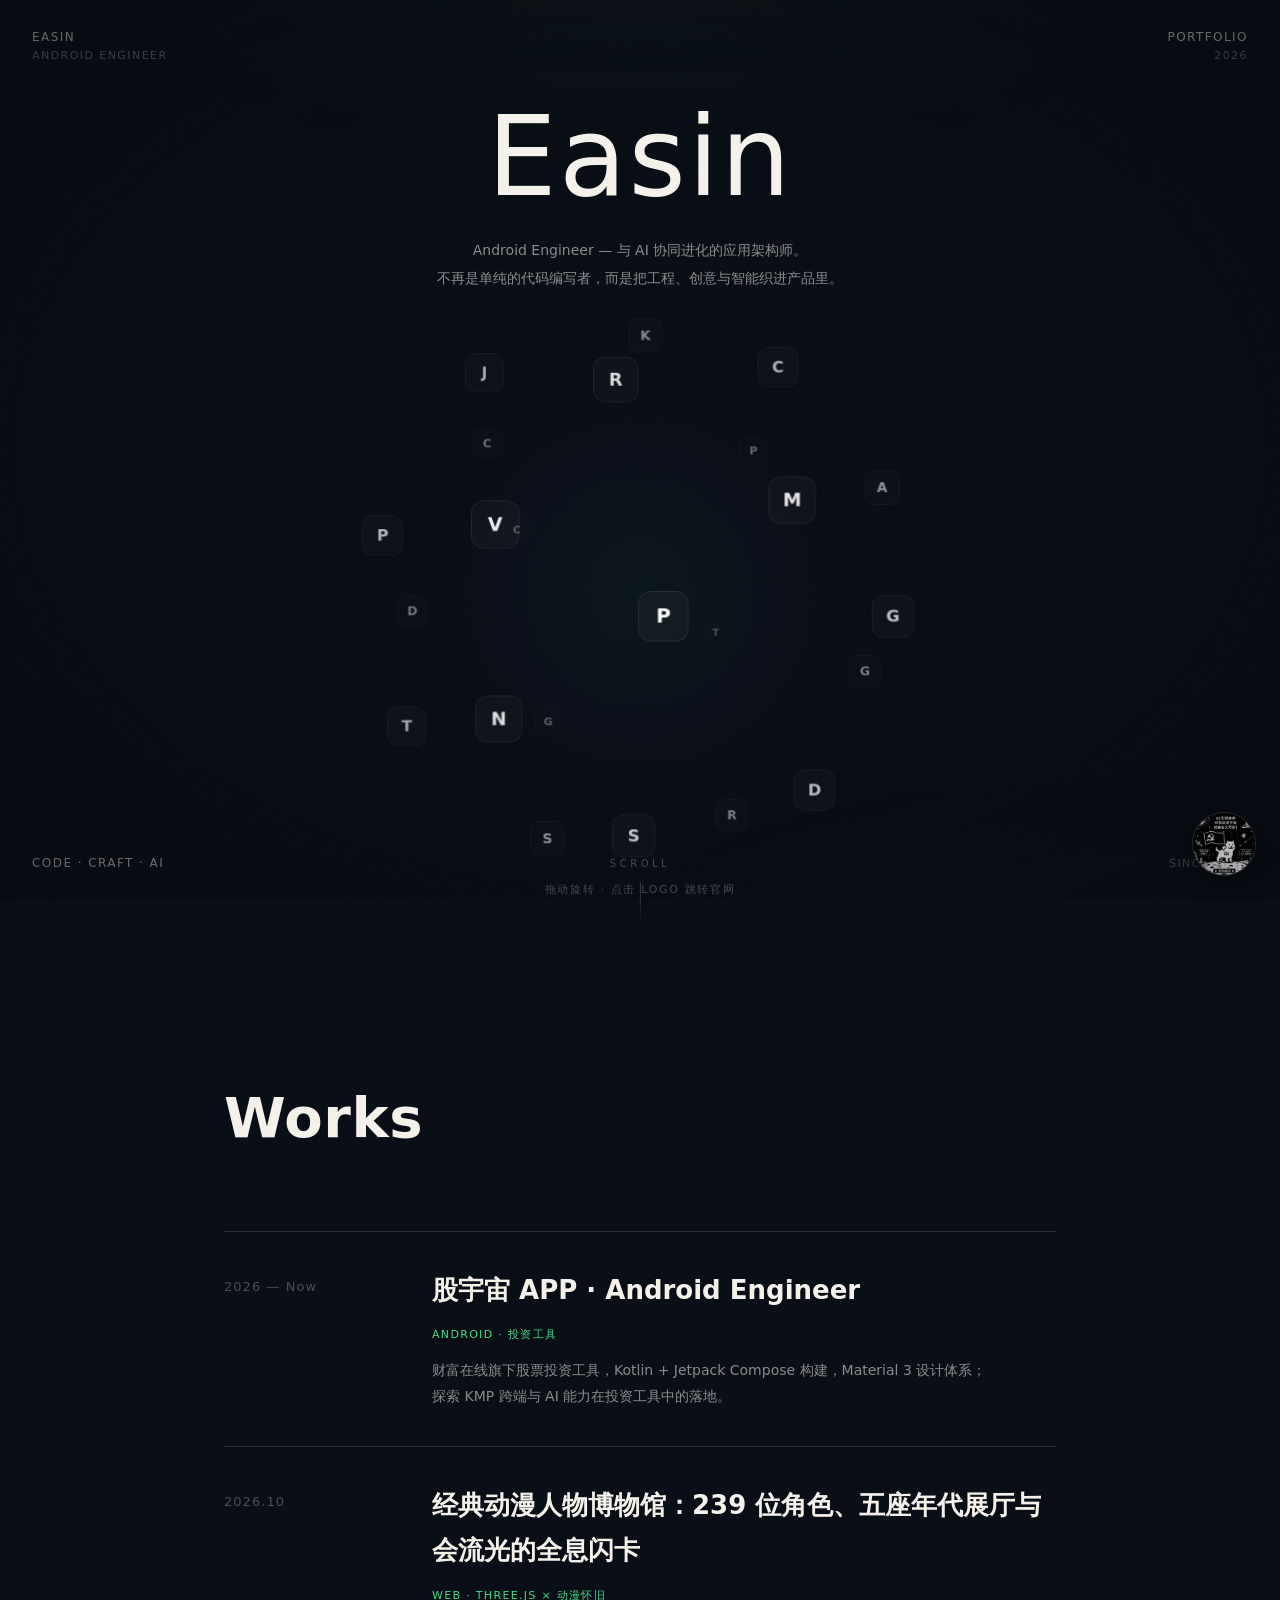
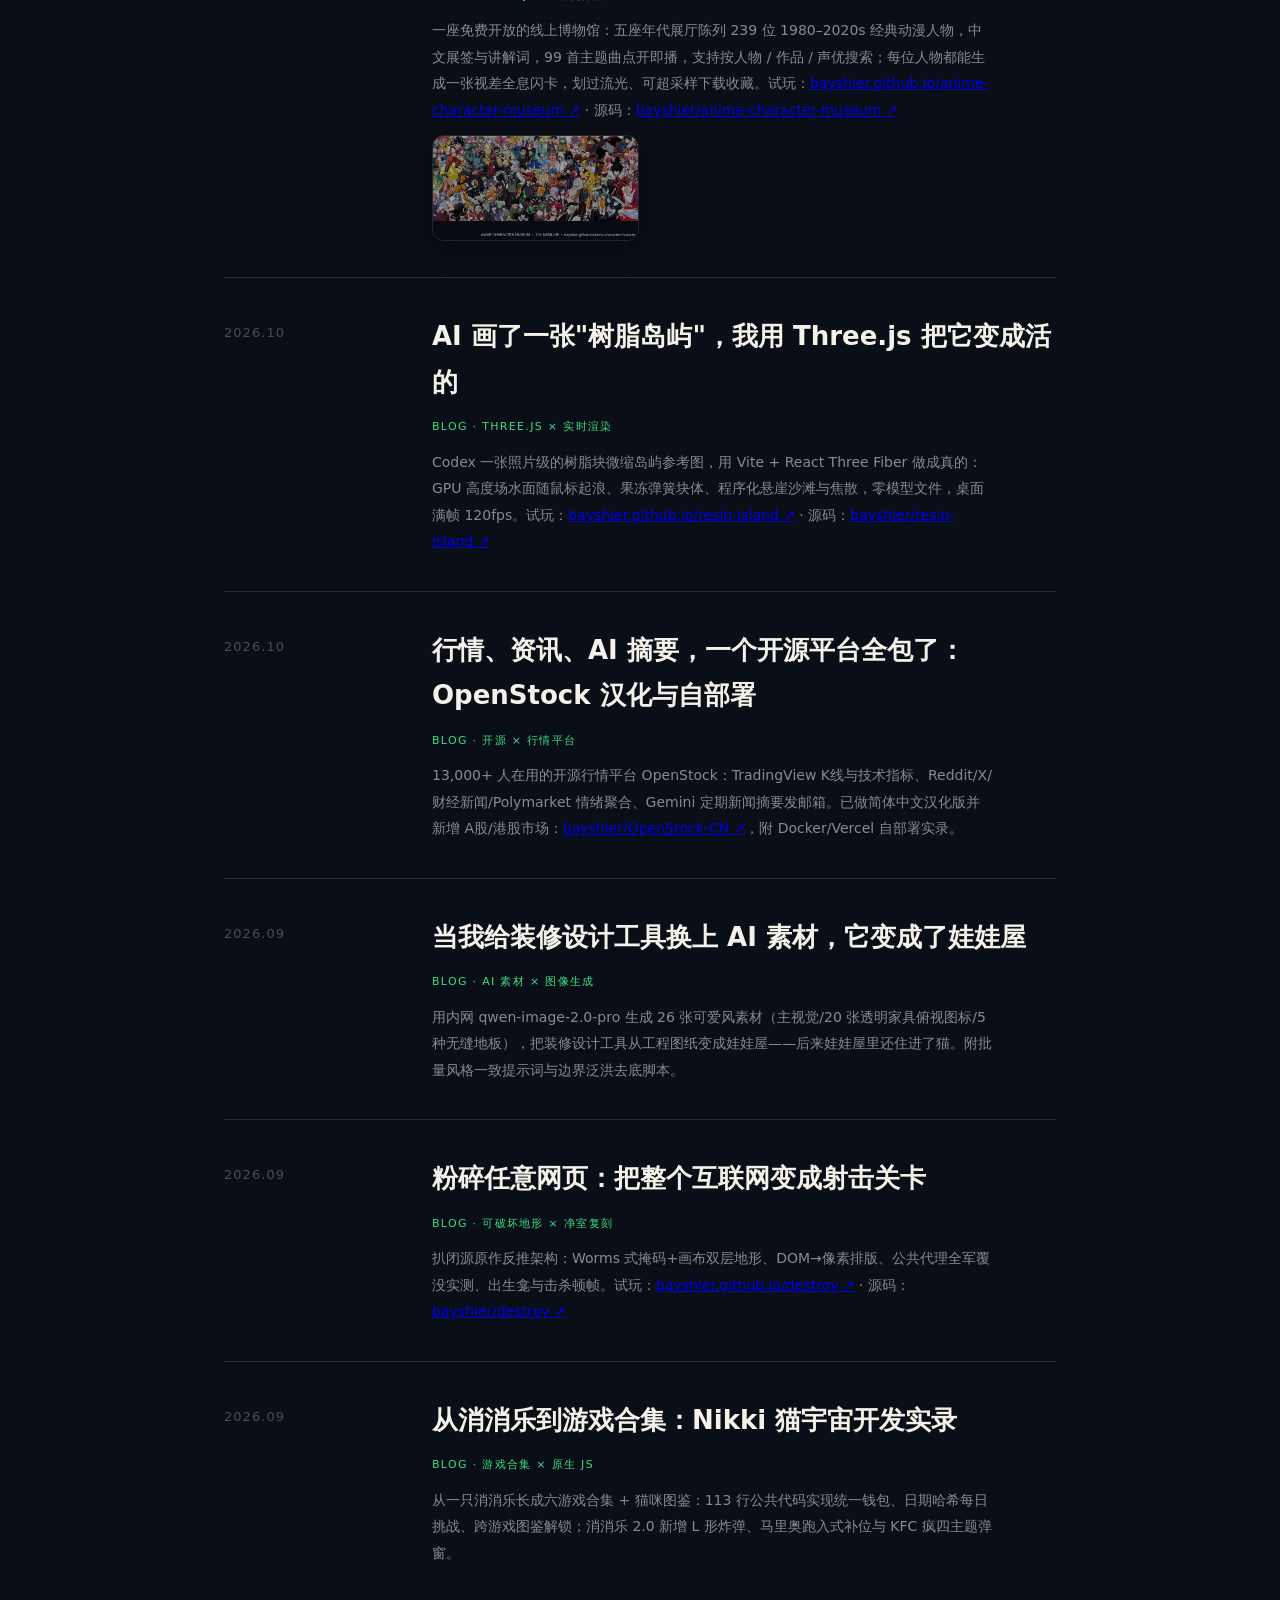
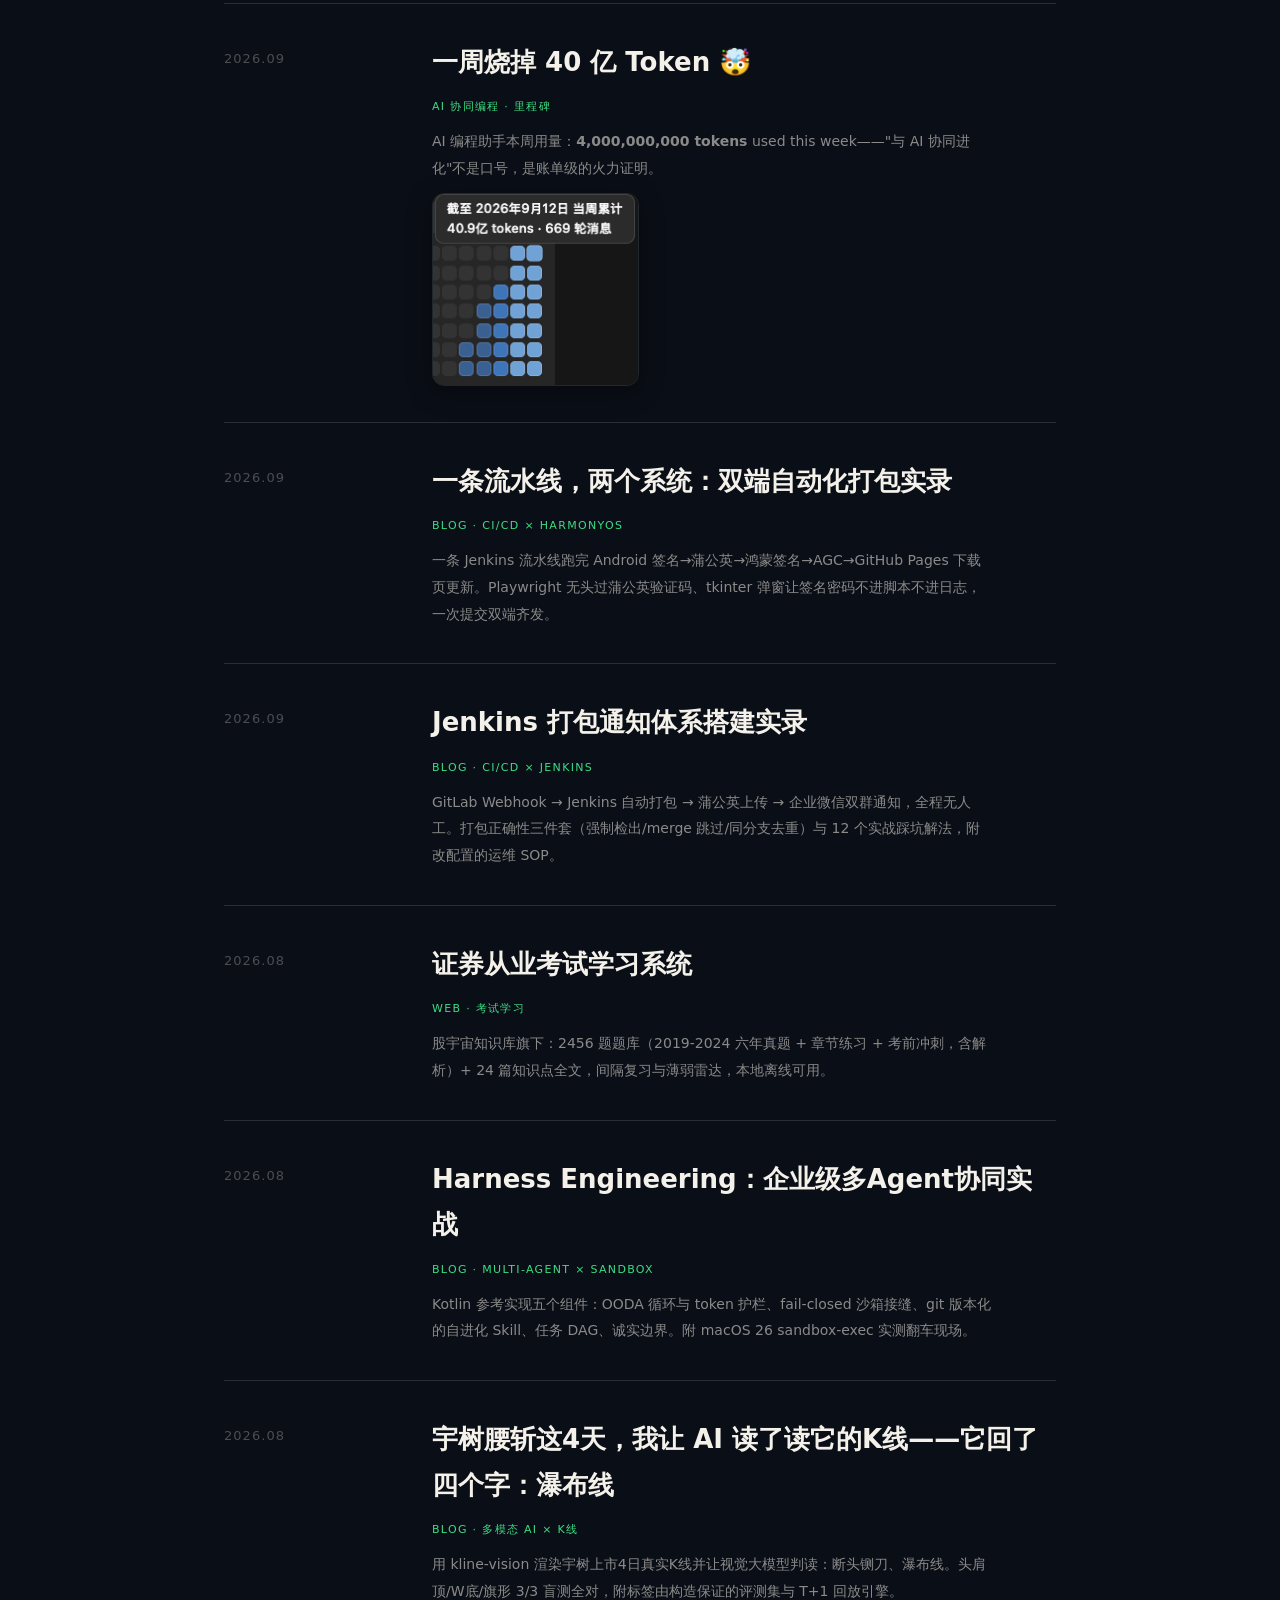
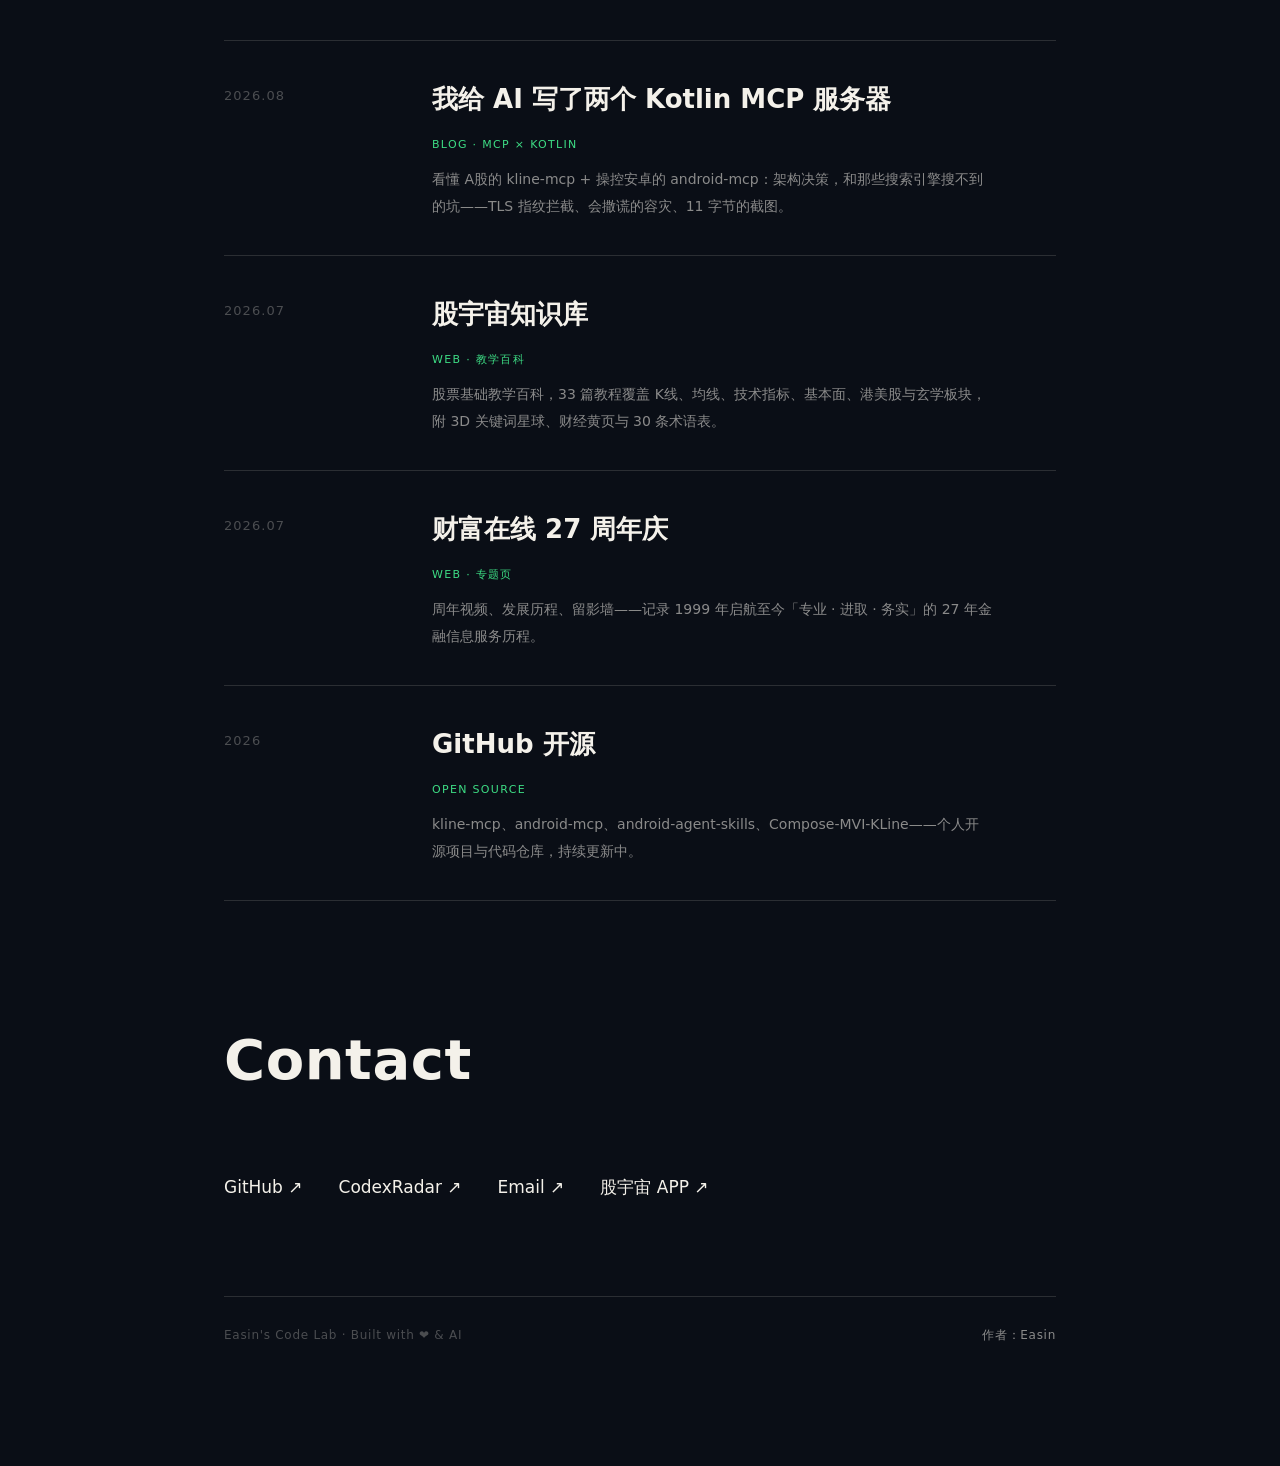
==== commit 137026ae: "Museum entry: 239 exhibits" ====
--- a/index.html
+++ b/index.html
@@ -66,9 +66,9 @@
             <article class="entry">
                 <div class="entry-years">2026.10</div>
                 <div class="entry-body">
-                    <h3><a href="article-anime-museum.html">经典动漫人物博物馆：214 位角色、五座年代展厅与会流光的全息闪卡</a></h3>
+                    <h3><a href="article-anime-museum.html">经典动漫人物博物馆：239 位角色、五座年代展厅与会流光的全息闪卡</a></h3>
                     <div class="entry-tag">Web · Three.js × 动漫怀旧</div>
-                    <p>一座免费开放的线上博物馆：五座年代展厅陈列 214 位 1980–2020s 经典动漫人物，中文展签与讲解词，99 首主题曲点开即播，支持按人物 / 作品 / 声优搜索；每位人物都能生成一张视差全息闪卡，划过流光、可超采样下载收藏。试玩：<a href="https://bayshier.github.io/anime-character-museum/" target="_blank" rel="noopener">bayshier.github.io/anime-character-museum ↗</a> · 源码：<a href="https://github.com/bayshier/anime-character-museum" target="_blank" rel="noopener">bayshier/anime-character-museum ↗</a></p>
+                    <p>一座免费开放的线上博物馆：五座年代展厅陈列 239 位 1980–2020s 经典动漫人物，中文展签与讲解词，99 首主题曲点开即播，支持按人物 / 作品 / 声优搜索；每位人物都能生成一张视差全息闪卡，划过流光、可超采样下载收藏。试玩：<a href="https://bayshier.github.io/anime-character-museum/" target="_blank" rel="noopener">bayshier.github.io/anime-character-museum ↗</a> · 源码：<a href="https://github.com/bayshier/anime-character-museum" target="_blank" rel="noopener">bayshier/anime-character-museum ↗</a></p>
                     <img class="entry-img" src="image/anime-collage-banner.jpg" alt="经典动漫人物博物馆 · 人物大合集" loading="lazy" onclick="window.open('https://bayshier.github.io/anime-character-museum/','_blank')" title="点击进入博物馆">
                 </div>
             </article>
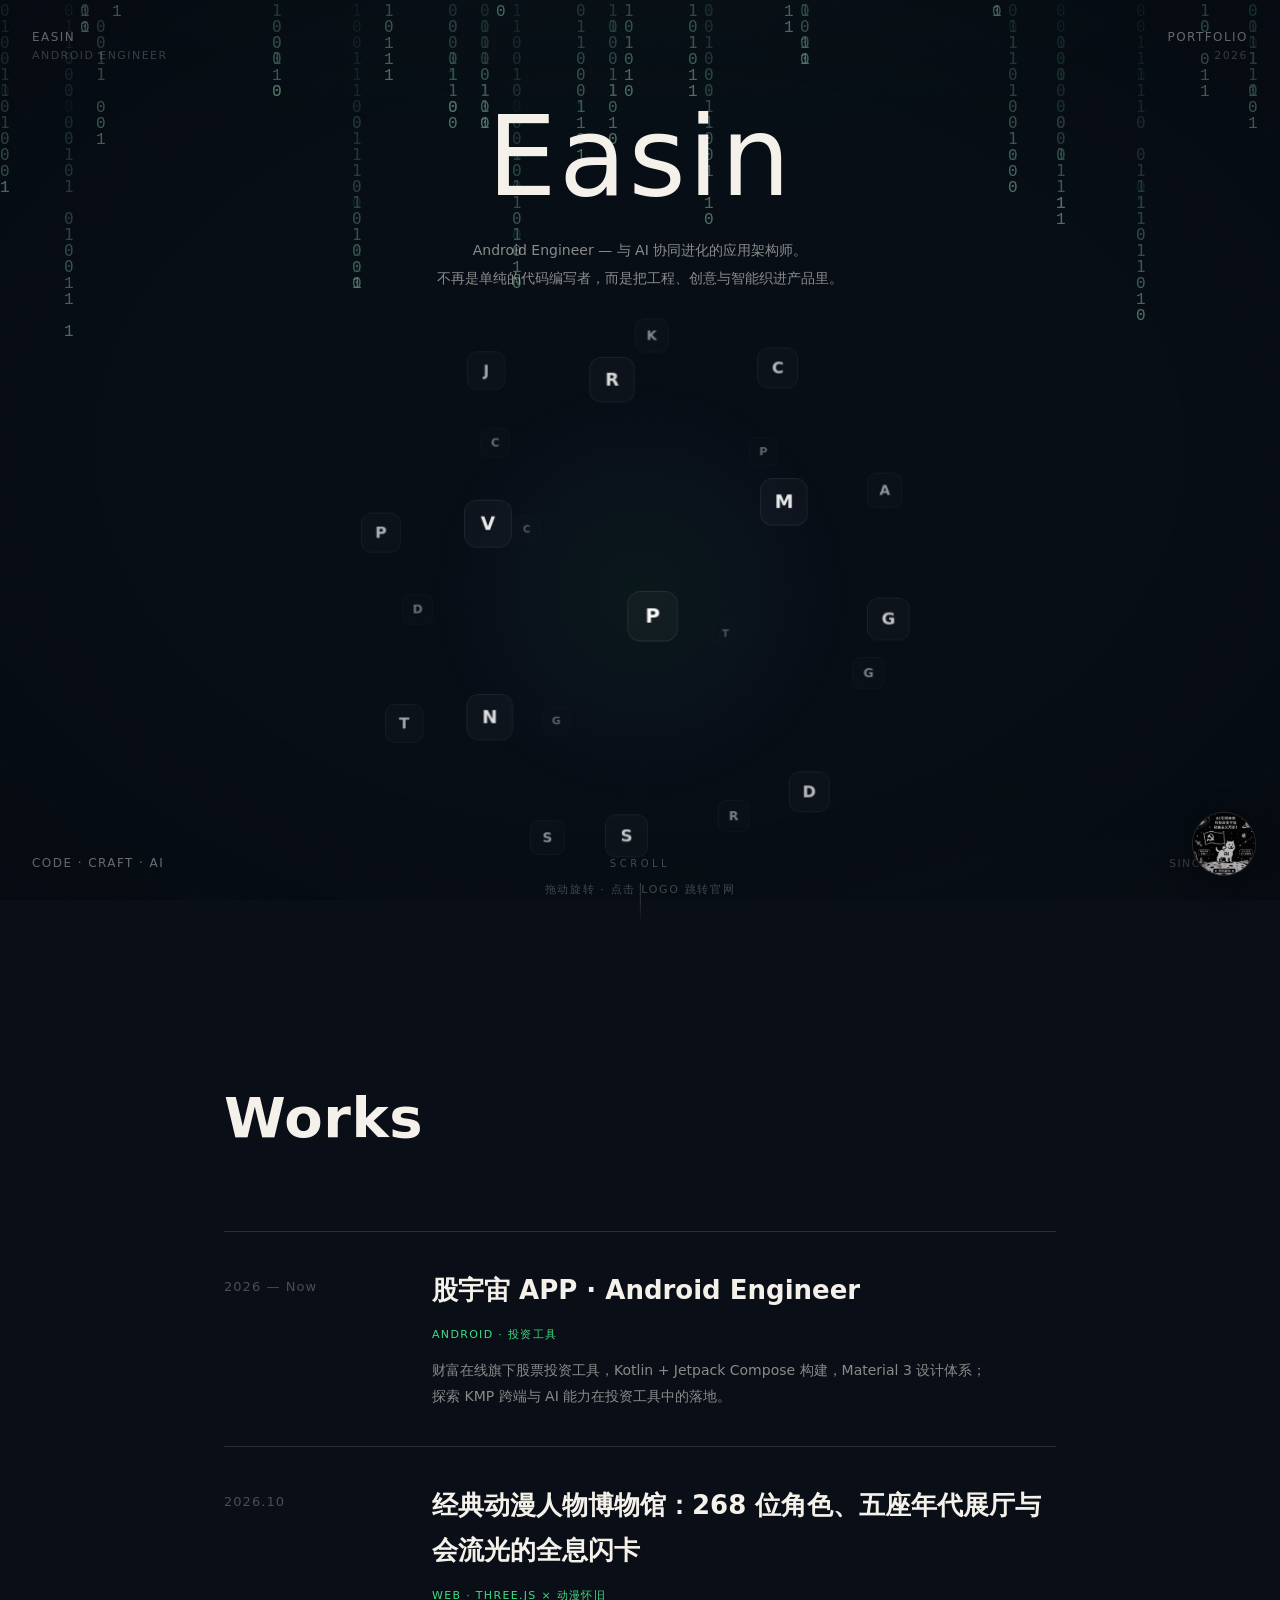
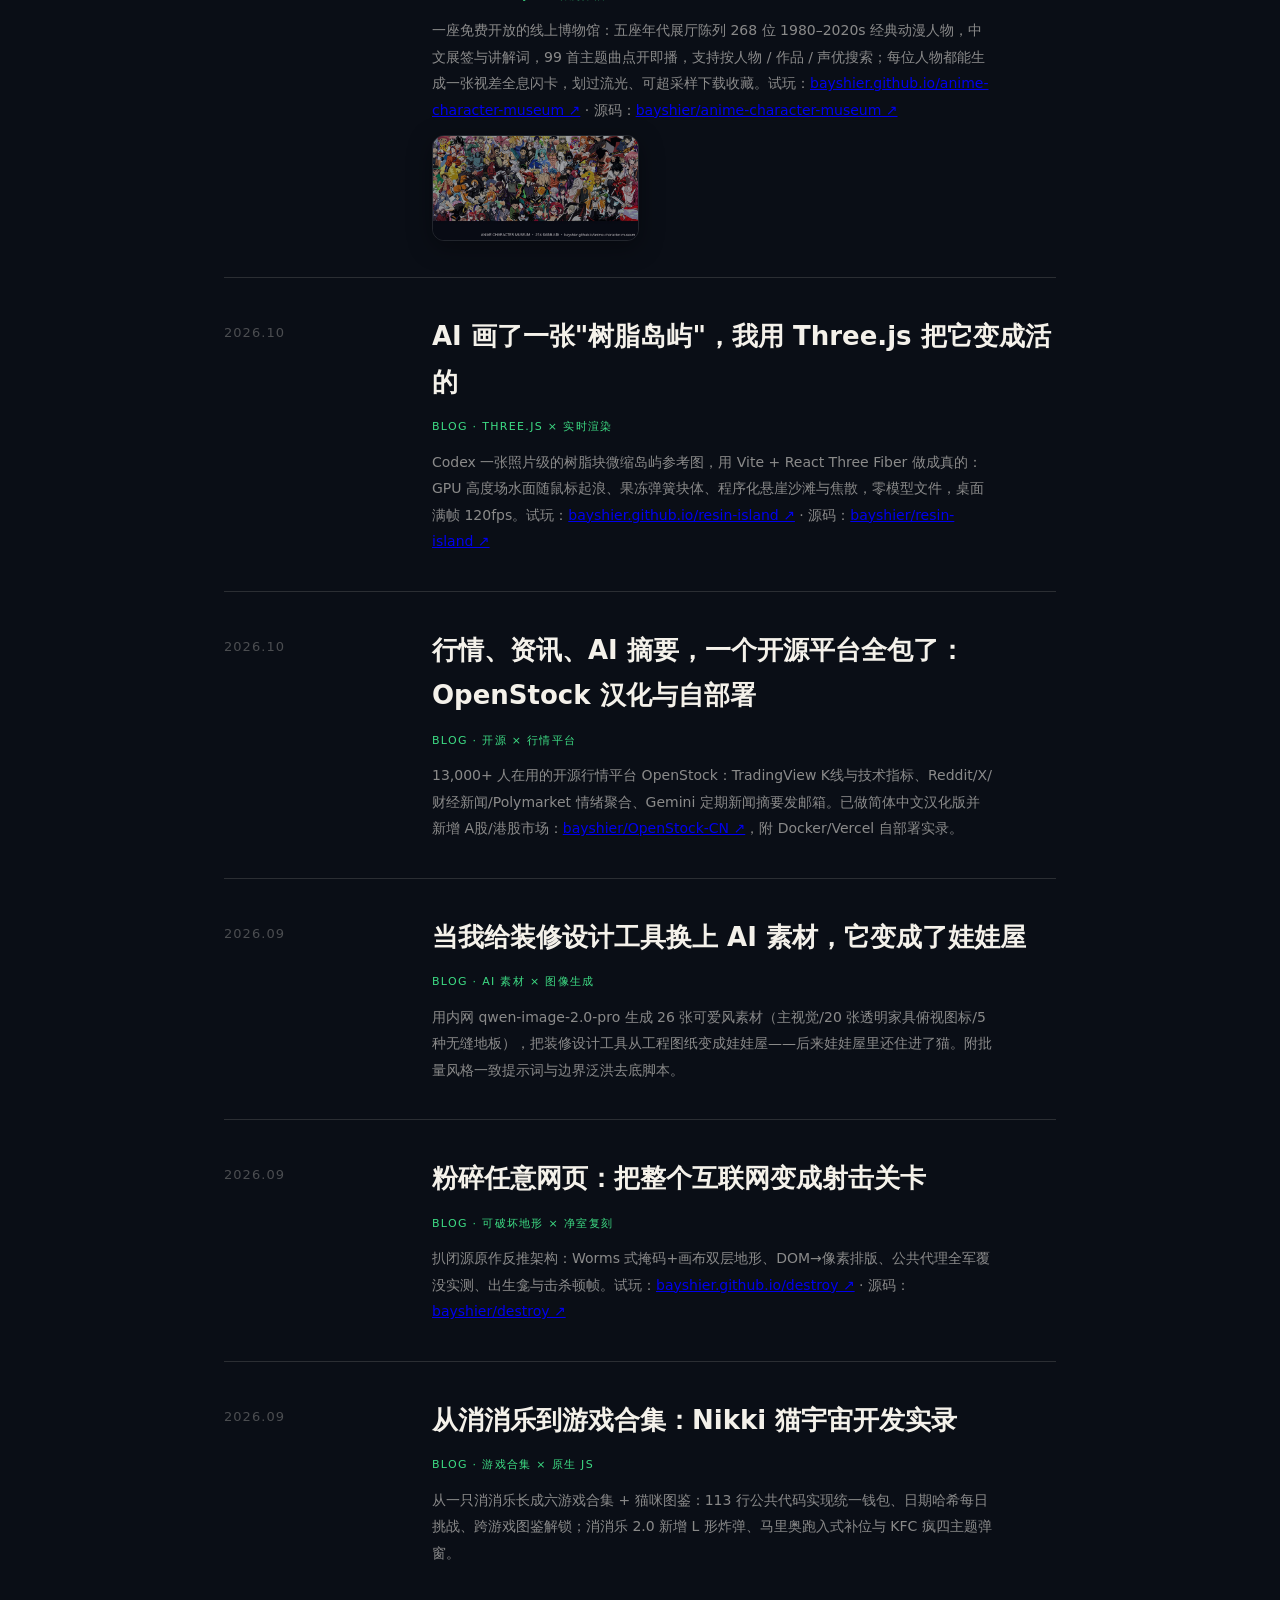
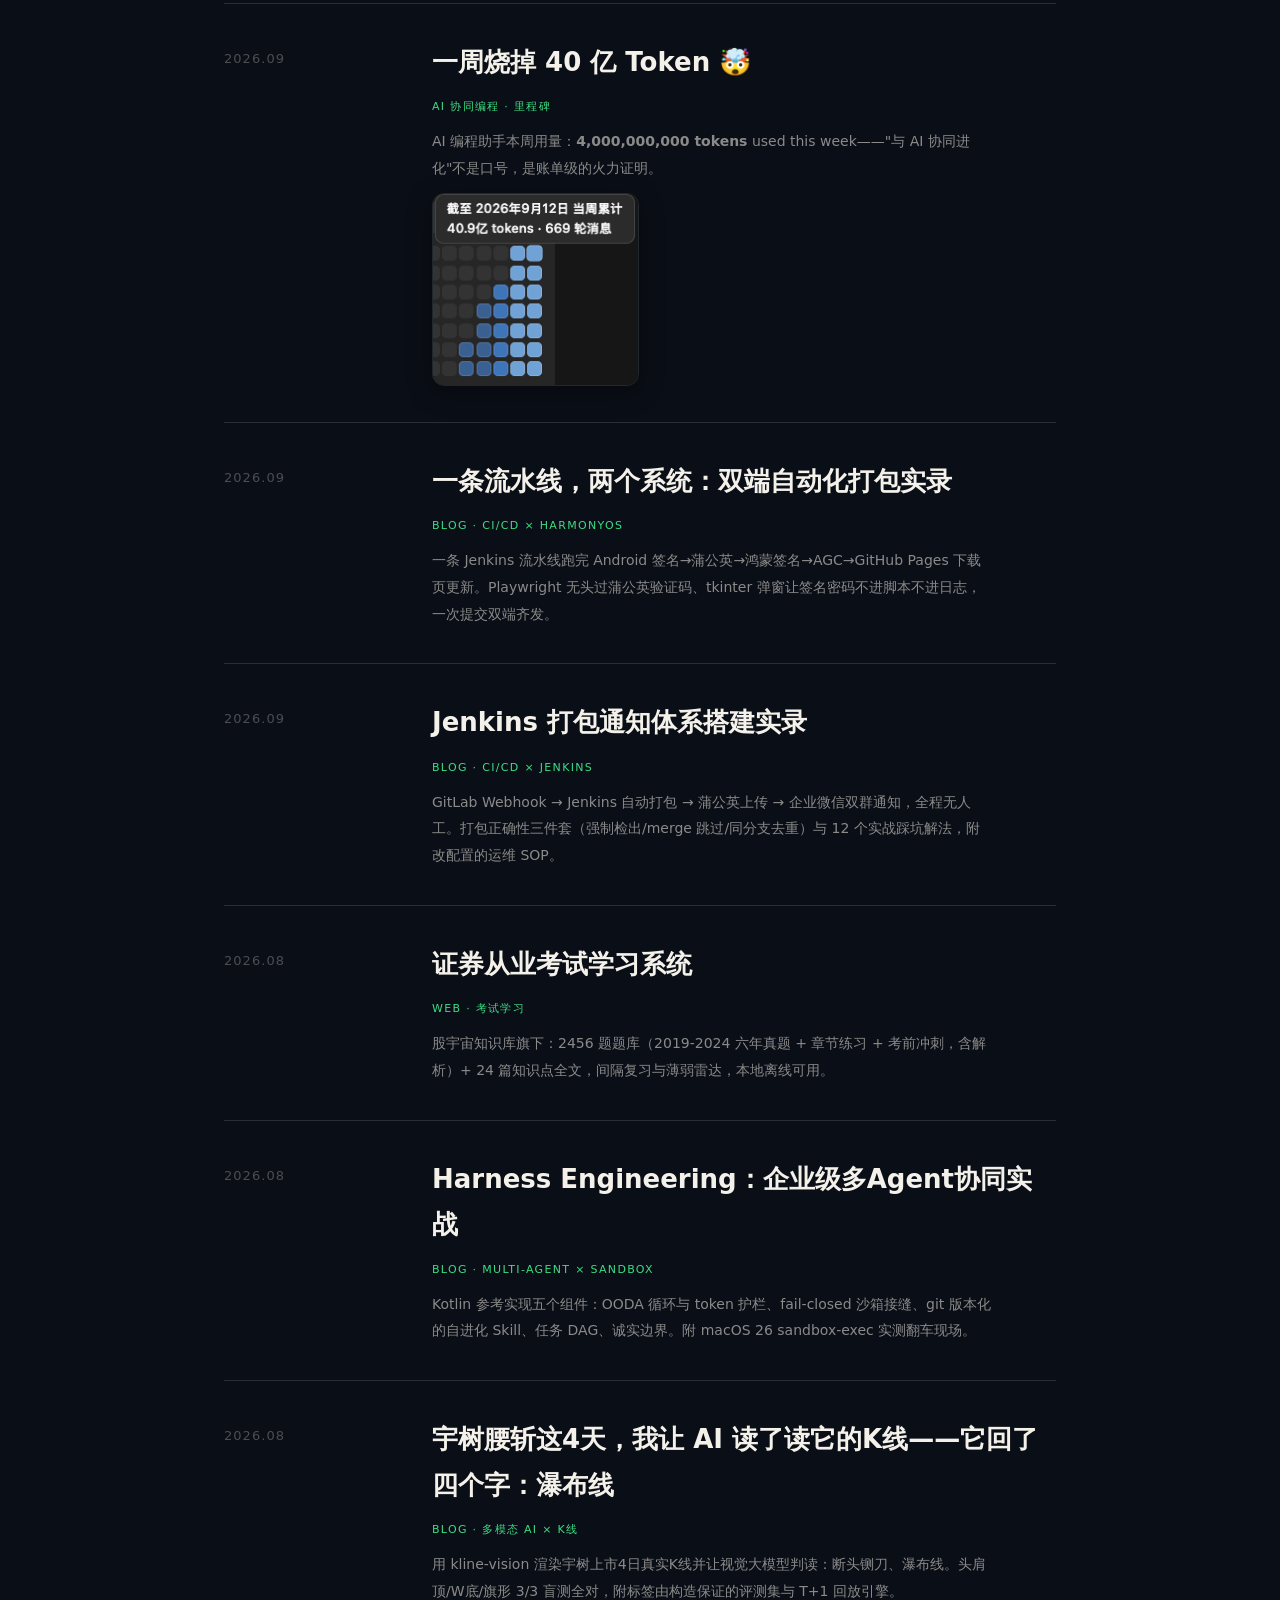
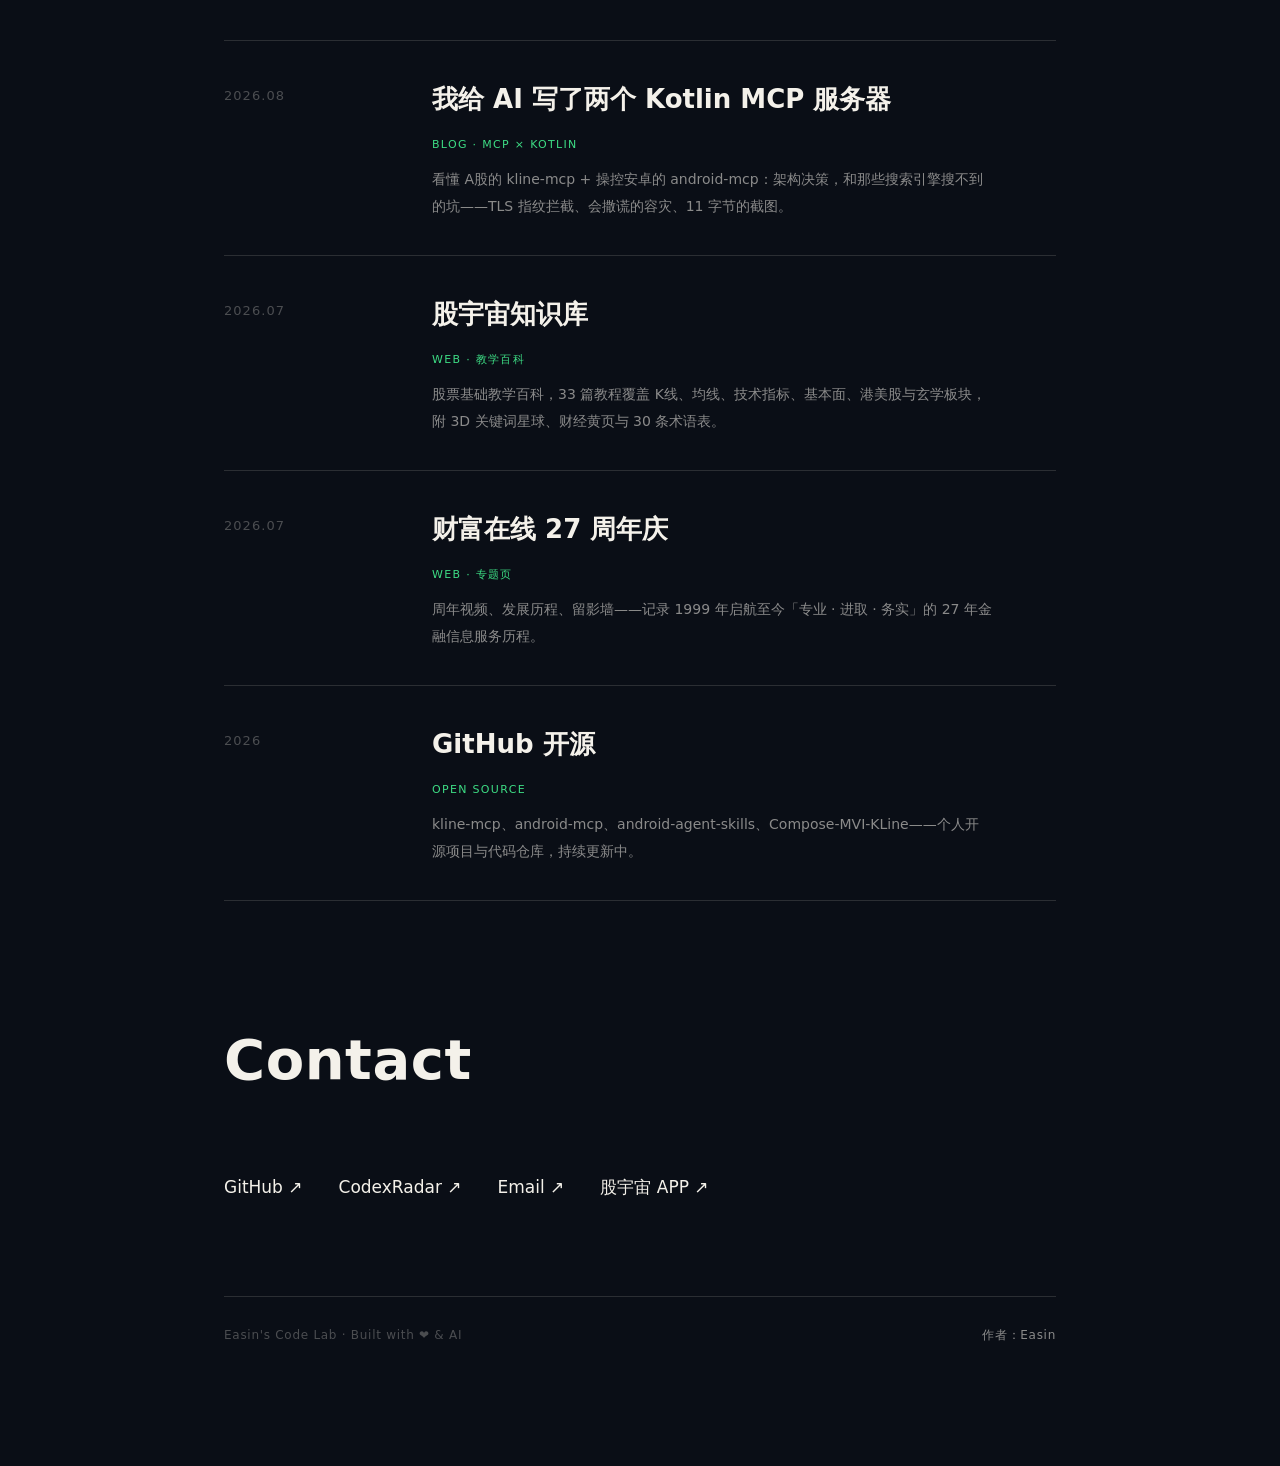
==== commit bc3c8250: "Museum entry: 268 exhibits" ====
--- a/index.html
+++ b/index.html
@@ -66,9 +66,9 @@
             <article class="entry">
                 <div class="entry-years">2026.10</div>
                 <div class="entry-body">
-                    <h3><a href="article-anime-museum.html">经典动漫人物博物馆：239 位角色、五座年代展厅与会流光的全息闪卡</a></h3>
+                    <h3><a href="article-anime-museum.html">经典动漫人物博物馆：268 位角色、五座年代展厅与会流光的全息闪卡</a></h3>
                     <div class="entry-tag">Web · Three.js × 动漫怀旧</div>
-                    <p>一座免费开放的线上博物馆：五座年代展厅陈列 239 位 1980–2020s 经典动漫人物，中文展签与讲解词，99 首主题曲点开即播，支持按人物 / 作品 / 声优搜索；每位人物都能生成一张视差全息闪卡，划过流光、可超采样下载收藏。试玩：<a href="https://bayshier.github.io/anime-character-museum/" target="_blank" rel="noopener">bayshier.github.io/anime-character-museum ↗</a> · 源码：<a href="https://github.com/bayshier/anime-character-museum" target="_blank" rel="noopener">bayshier/anime-character-museum ↗</a></p>
+                    <p>一座免费开放的线上博物馆：五座年代展厅陈列 268 位 1980–2020s 经典动漫人物，中文展签与讲解词，99 首主题曲点开即播，支持按人物 / 作品 / 声优搜索；每位人物都能生成一张视差全息闪卡，划过流光、可超采样下载收藏。试玩：<a href="https://bayshier.github.io/anime-character-museum/" target="_blank" rel="noopener">bayshier.github.io/anime-character-museum ↗</a> · 源码：<a href="https://github.com/bayshier/anime-character-museum" target="_blank" rel="noopener">bayshier/anime-character-museum ↗</a></p>
                     <img class="entry-img" src="image/anime-collage-banner.jpg" alt="经典动漫人物博物馆 · 人物大合集" loading="lazy" onclick="window.open('https://bayshier.github.io/anime-character-museum/','_blank')" title="点击进入博物馆">
                 </div>
             </article>
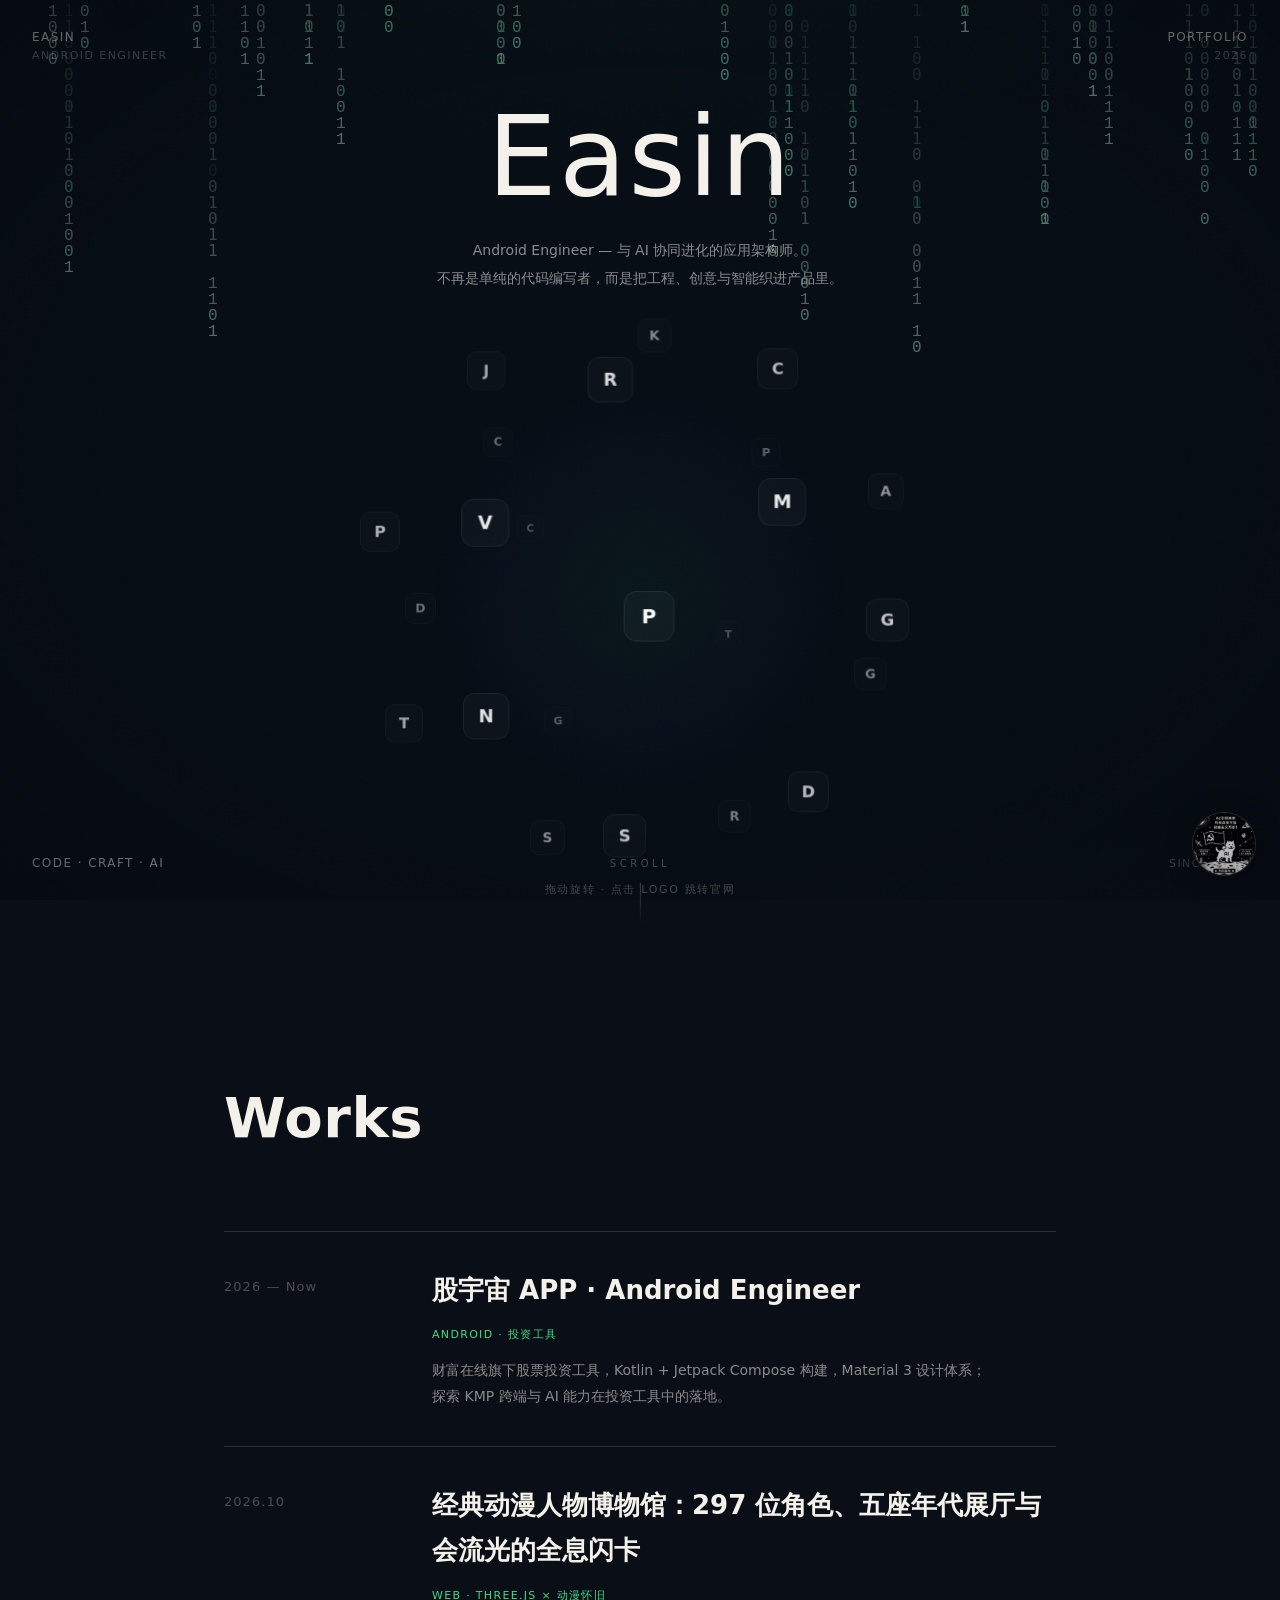
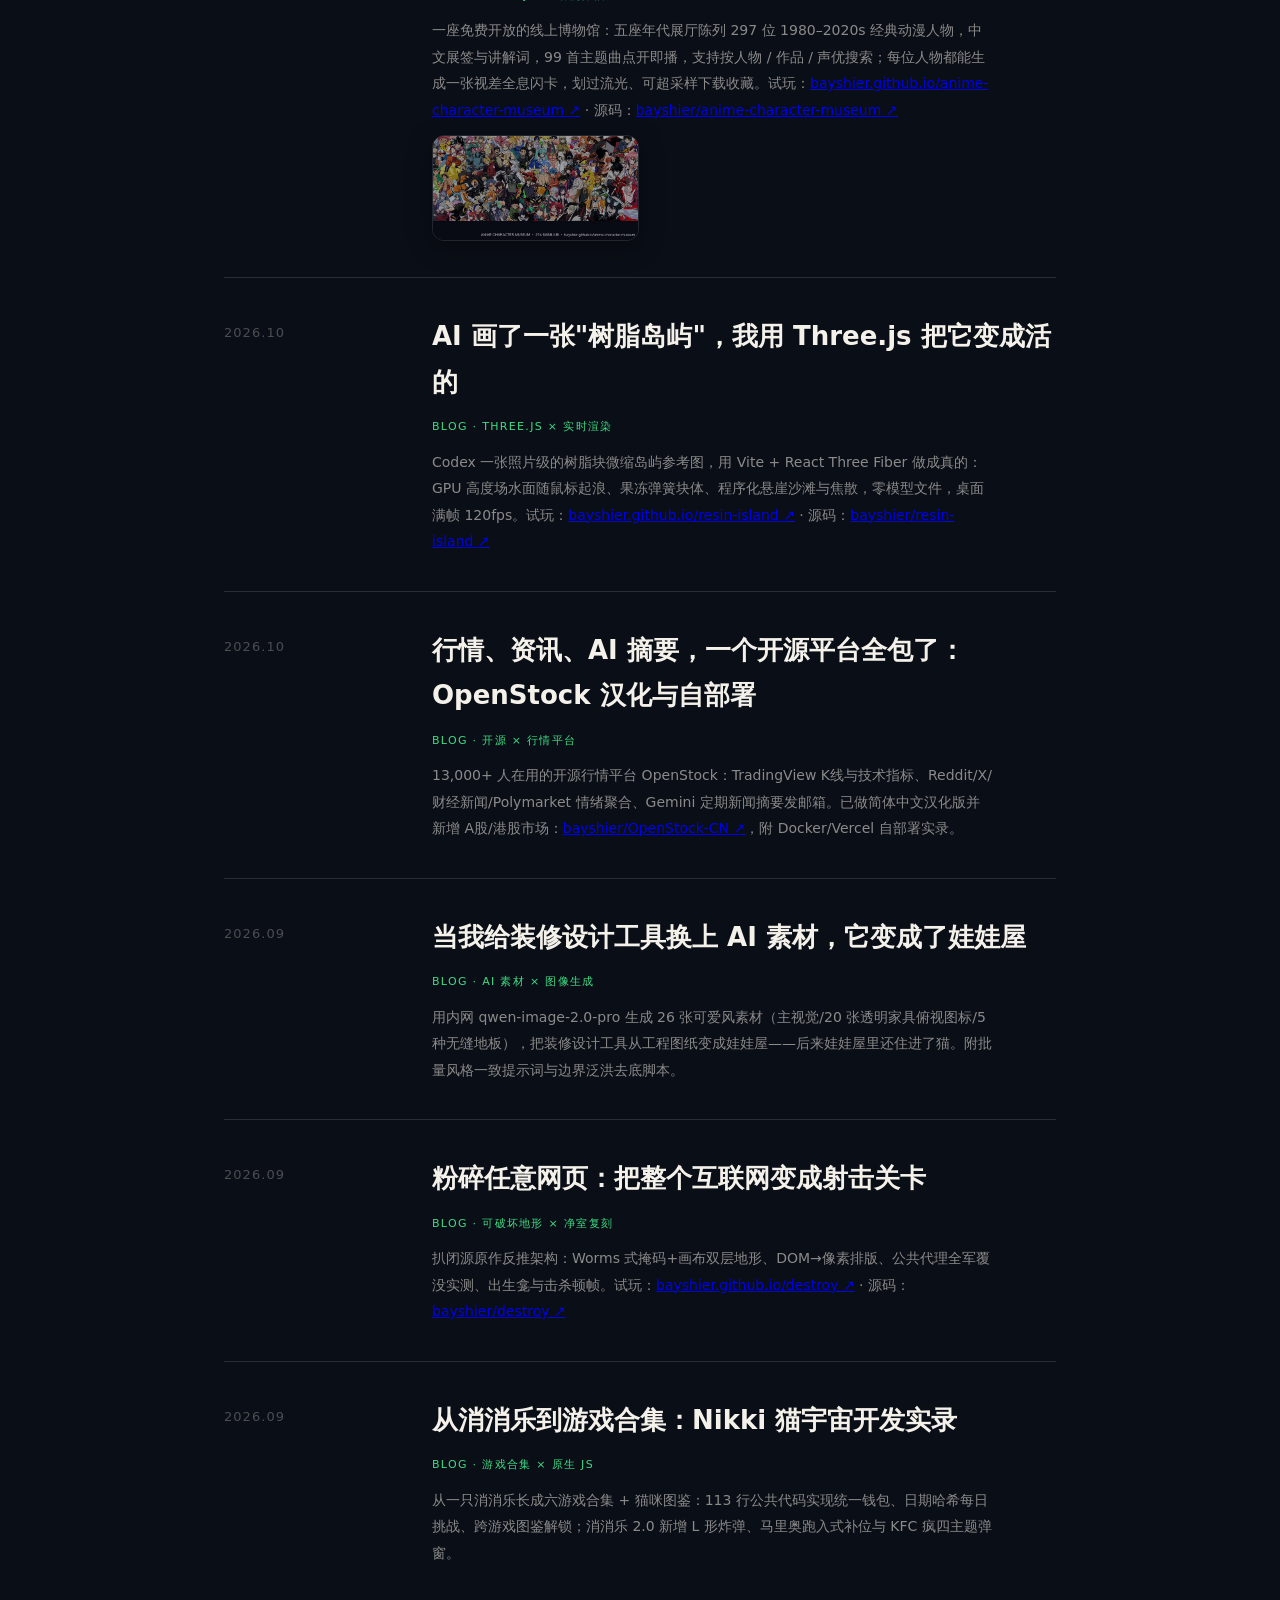
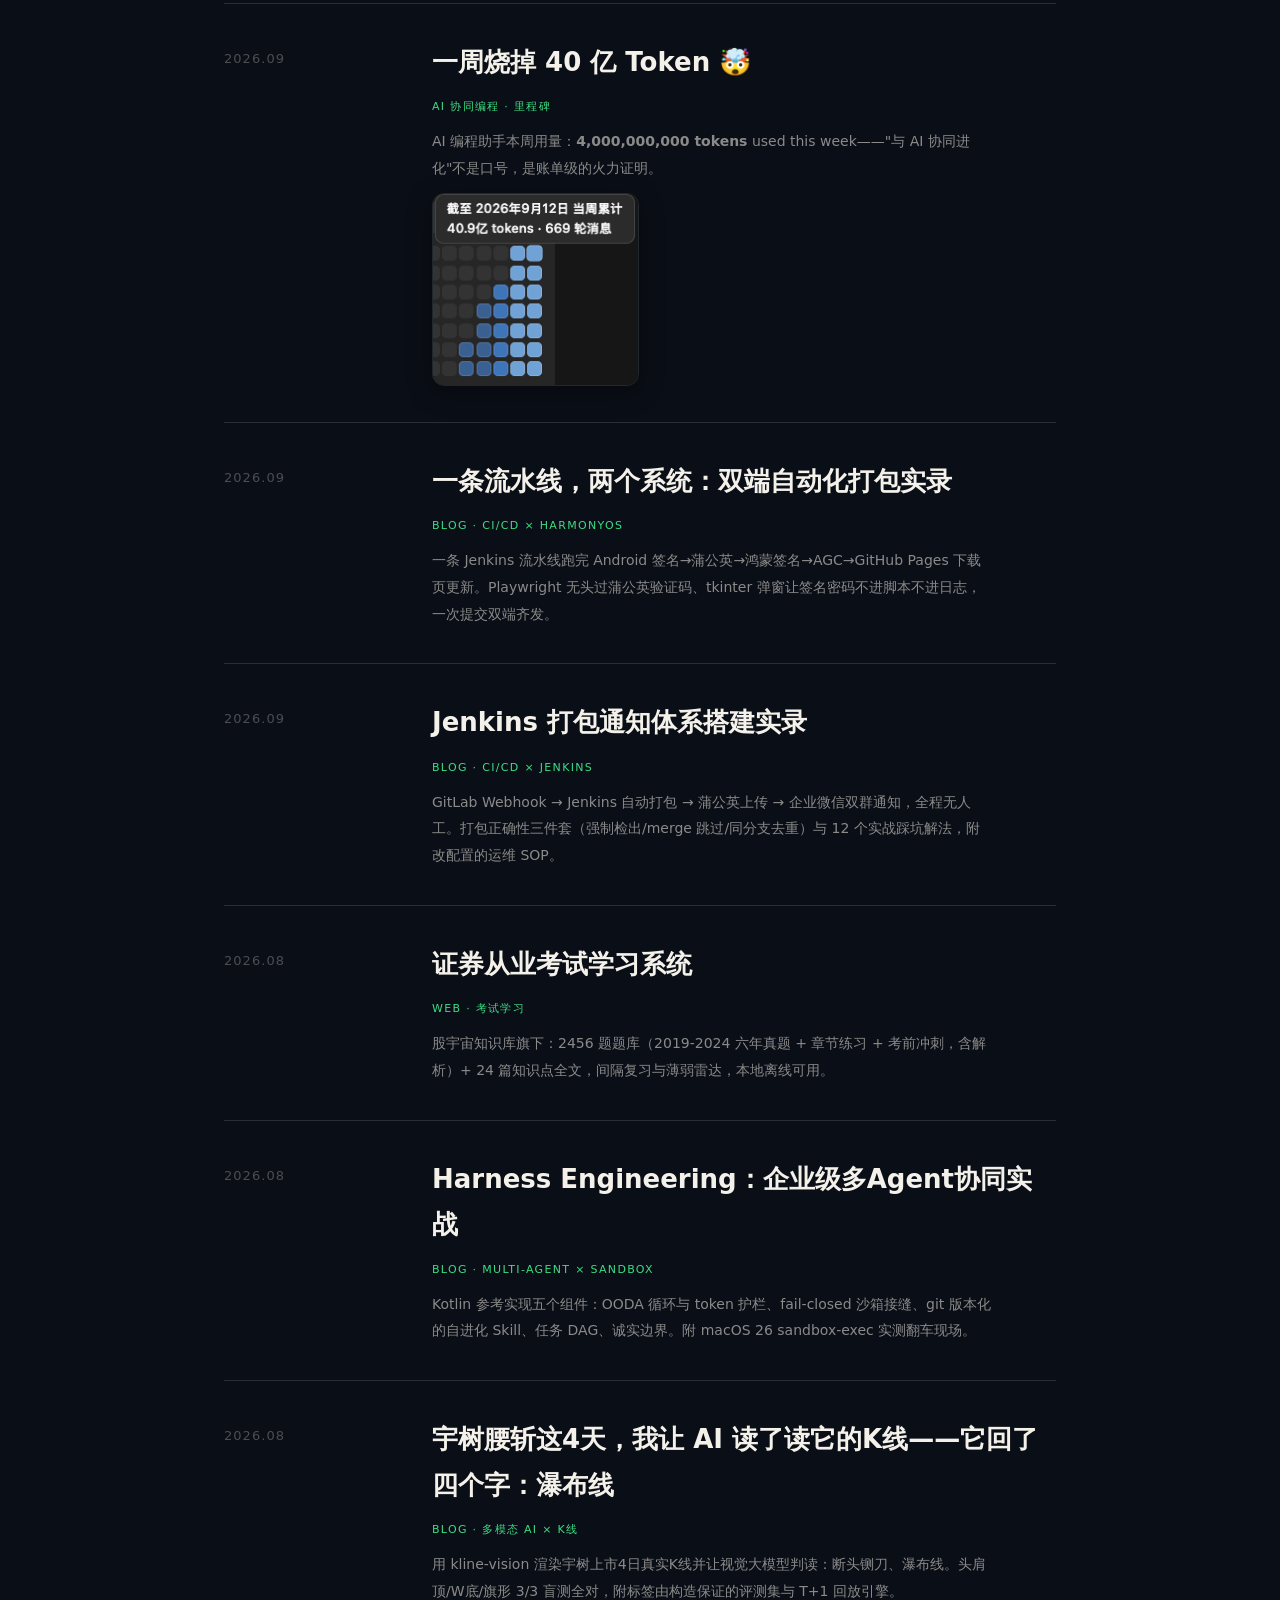
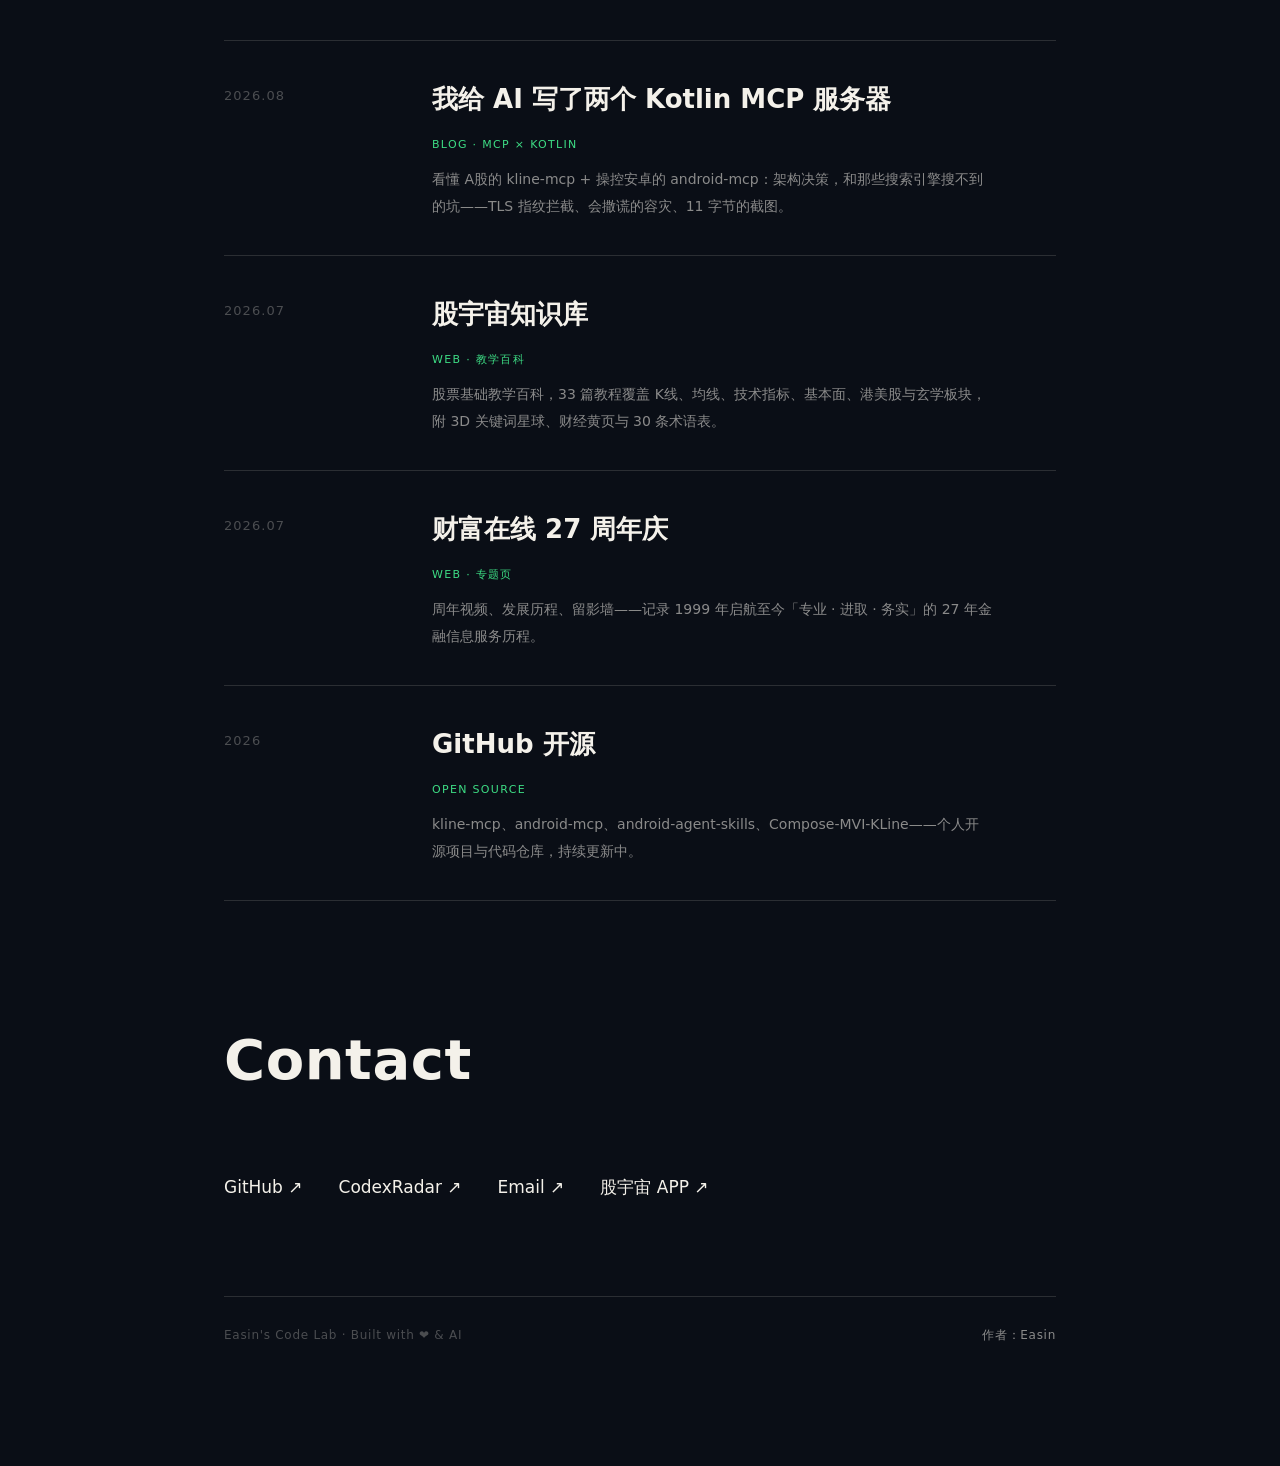
==== commit 76687bd8: "Museum entry: 297 exhibits" ====
--- a/index.html
+++ b/index.html
@@ -66,9 +66,9 @@
             <article class="entry">
                 <div class="entry-years">2026.10</div>
                 <div class="entry-body">
-                    <h3><a href="article-anime-museum.html">经典动漫人物博物馆：268 位角色、五座年代展厅与会流光的全息闪卡</a></h3>
+                    <h3><a href="article-anime-museum.html">经典动漫人物博物馆：297 位角色、五座年代展厅与会流光的全息闪卡</a></h3>
                     <div class="entry-tag">Web · Three.js × 动漫怀旧</div>
-                    <p>一座免费开放的线上博物馆：五座年代展厅陈列 268 位 1980–2020s 经典动漫人物，中文展签与讲解词，99 首主题曲点开即播，支持按人物 / 作品 / 声优搜索；每位人物都能生成一张视差全息闪卡，划过流光、可超采样下载收藏。试玩：<a href="https://bayshier.github.io/anime-character-museum/" target="_blank" rel="noopener">bayshier.github.io/anime-character-museum ↗</a> · 源码：<a href="https://github.com/bayshier/anime-character-museum" target="_blank" rel="noopener">bayshier/anime-character-museum ↗</a></p>
+                    <p>一座免费开放的线上博物馆：五座年代展厅陈列 297 位 1980–2020s 经典动漫人物，中文展签与讲解词，99 首主题曲点开即播，支持按人物 / 作品 / 声优搜索；每位人物都能生成一张视差全息闪卡，划过流光、可超采样下载收藏。试玩：<a href="https://bayshier.github.io/anime-character-museum/" target="_blank" rel="noopener">bayshier.github.io/anime-character-museum ↗</a> · 源码：<a href="https://github.com/bayshier/anime-character-museum" target="_blank" rel="noopener">bayshier/anime-character-museum ↗</a></p>
                     <img class="entry-img" src="image/anime-collage-banner.jpg" alt="经典动漫人物博物馆 · 人物大合集" loading="lazy" onclick="window.open('https://bayshier.github.io/anime-character-museum/','_blank')" title="点击进入博物馆">
                 </div>
             </article>
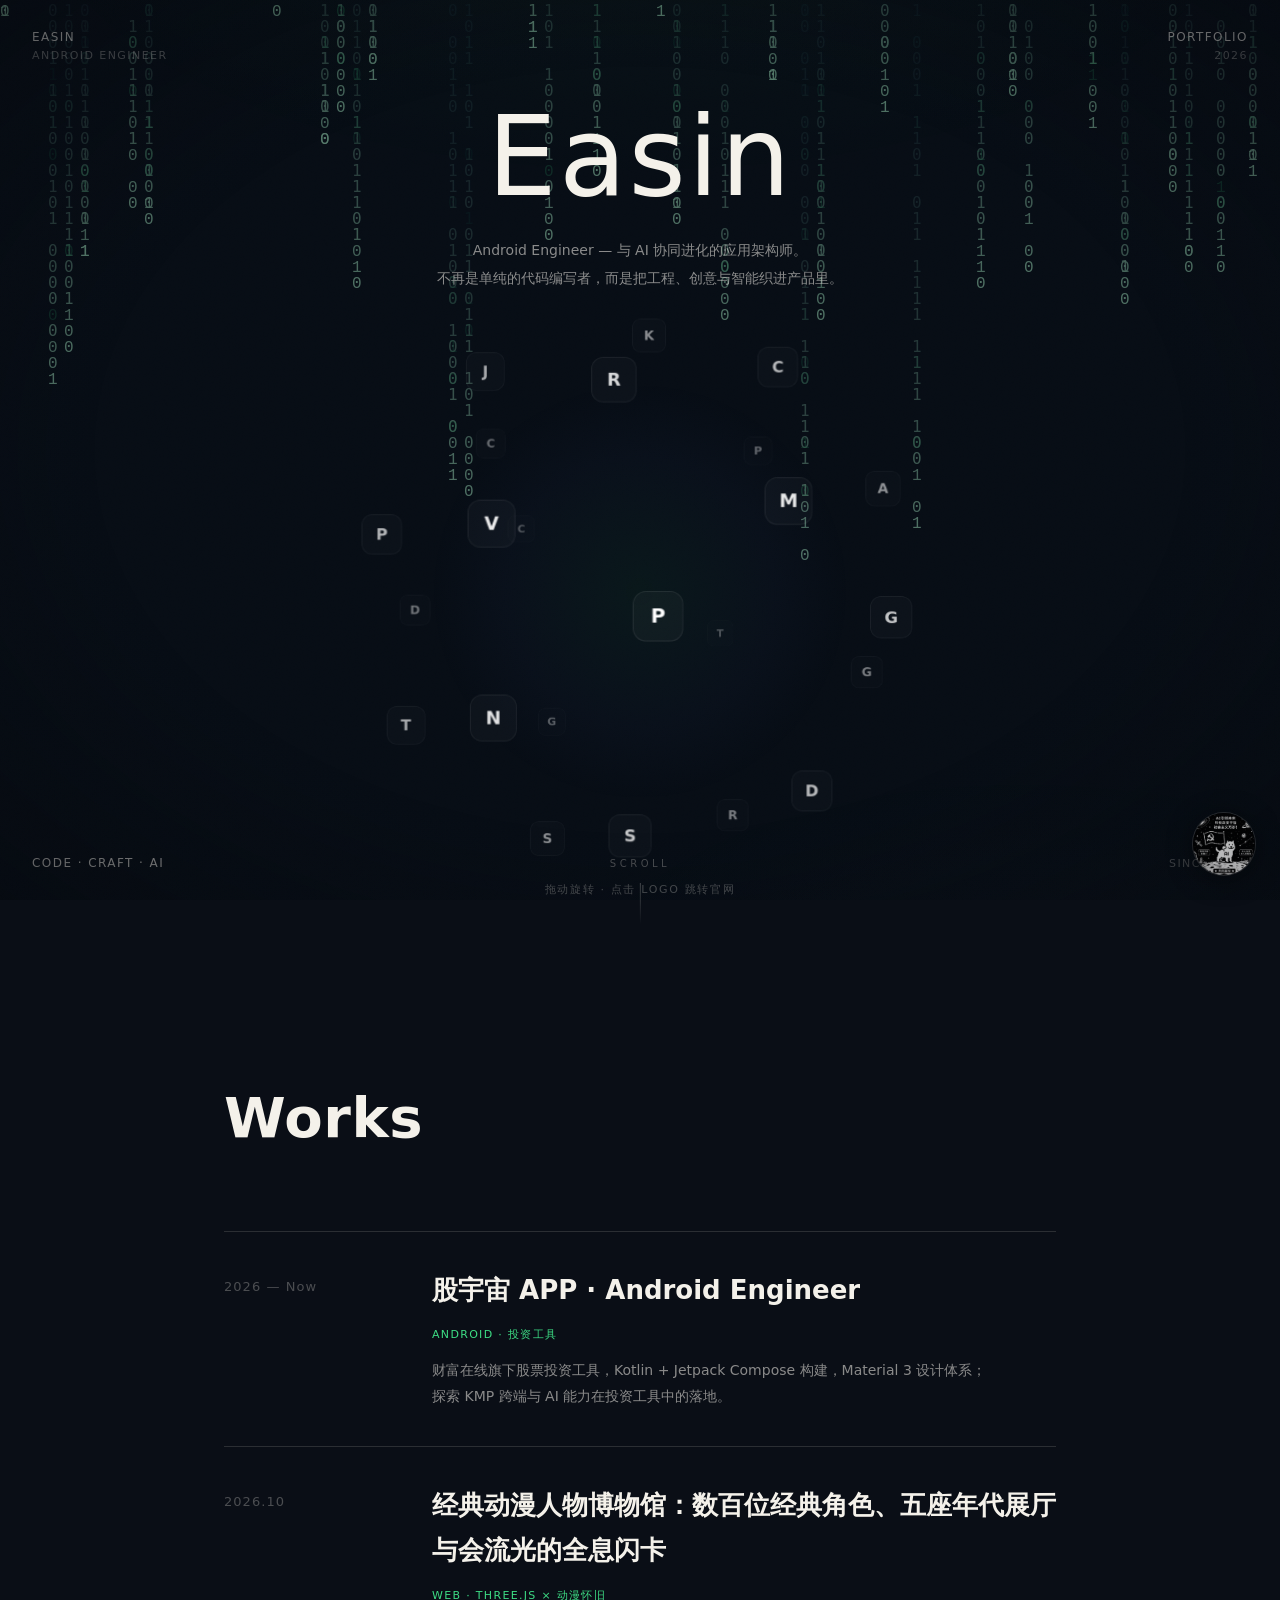
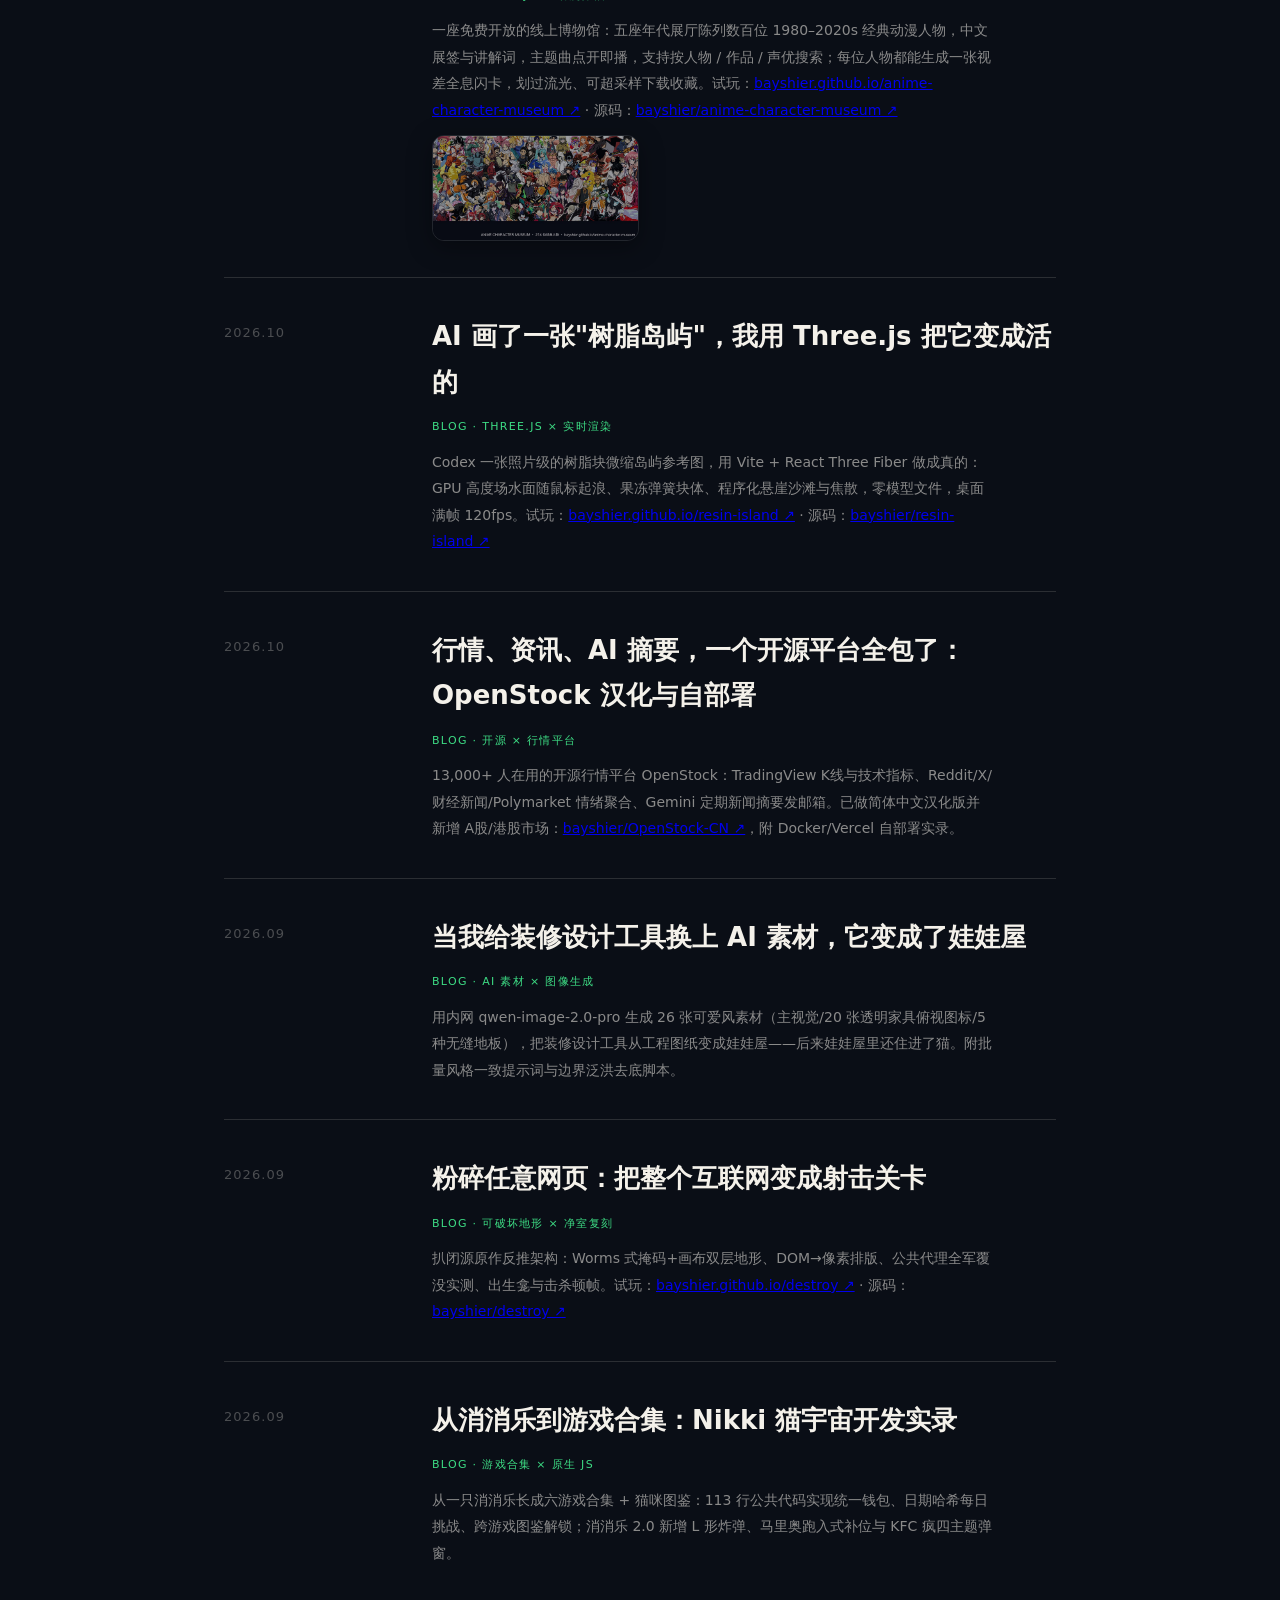
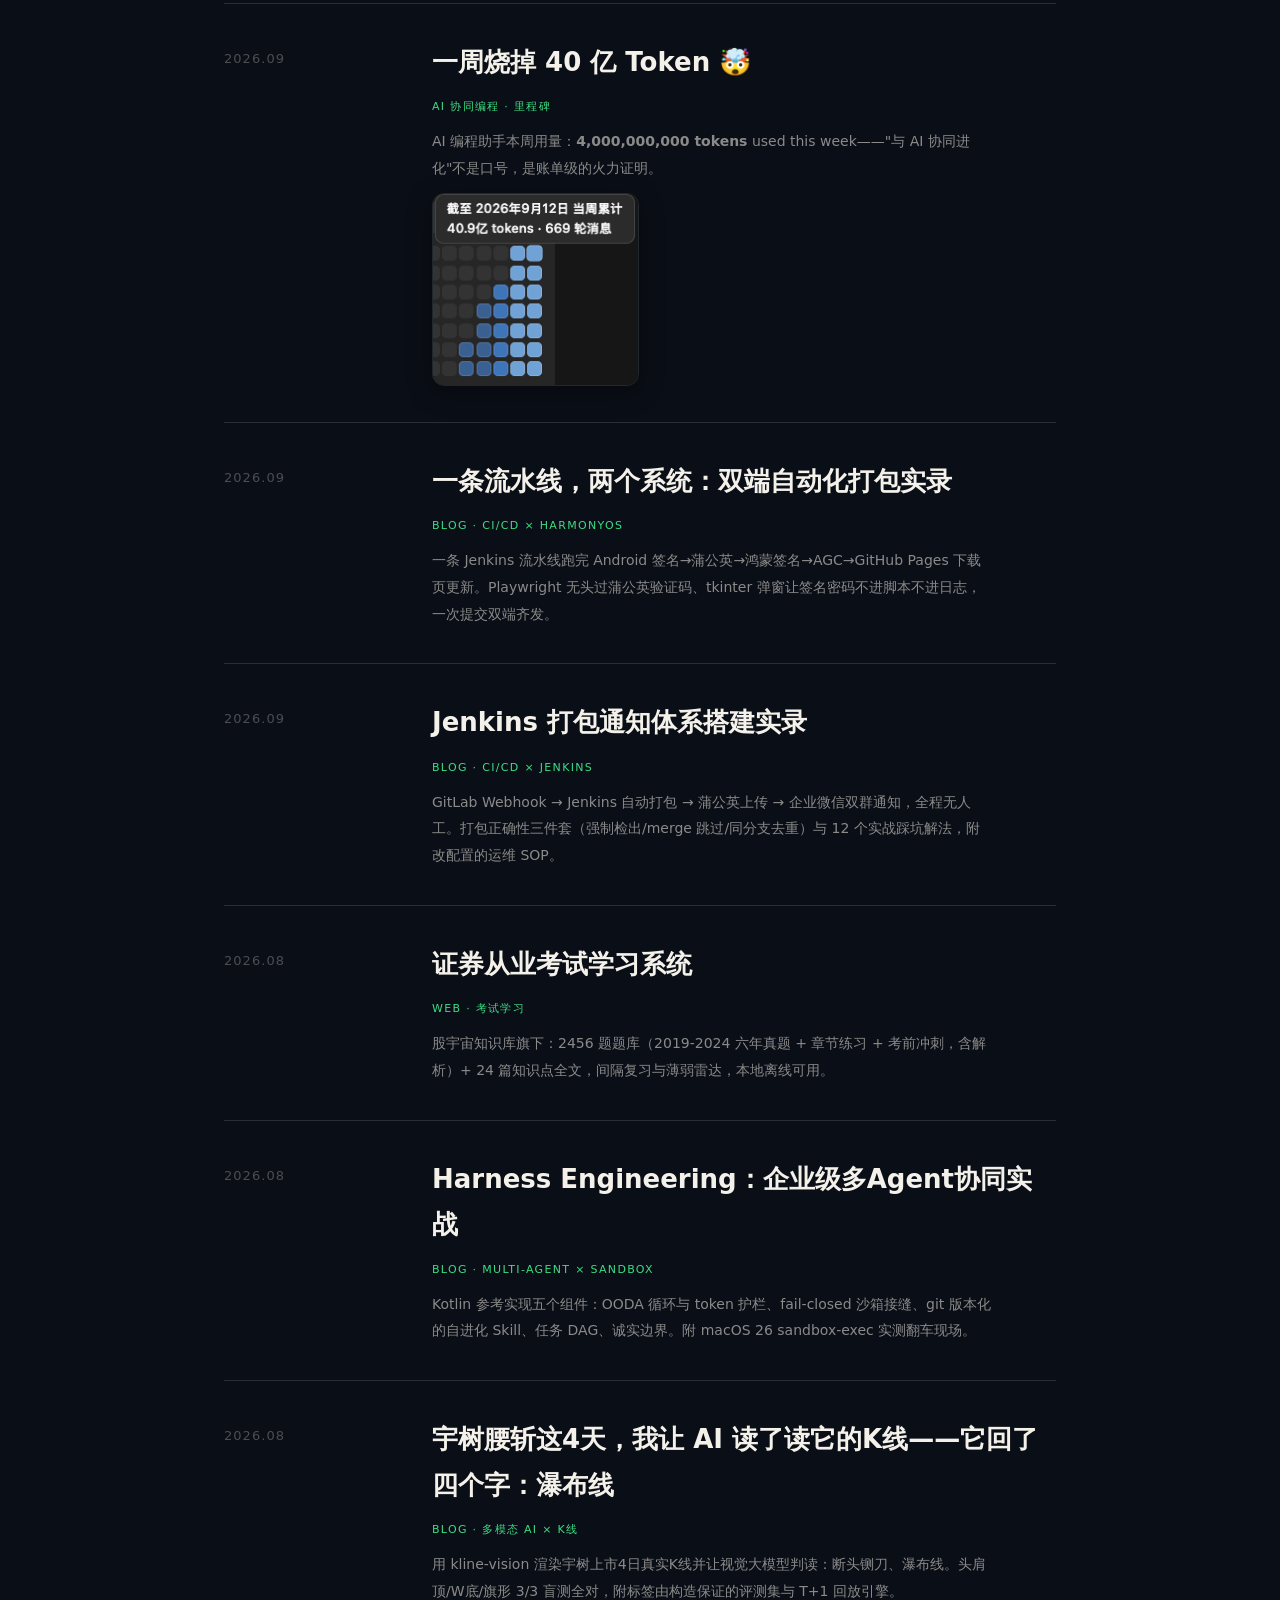
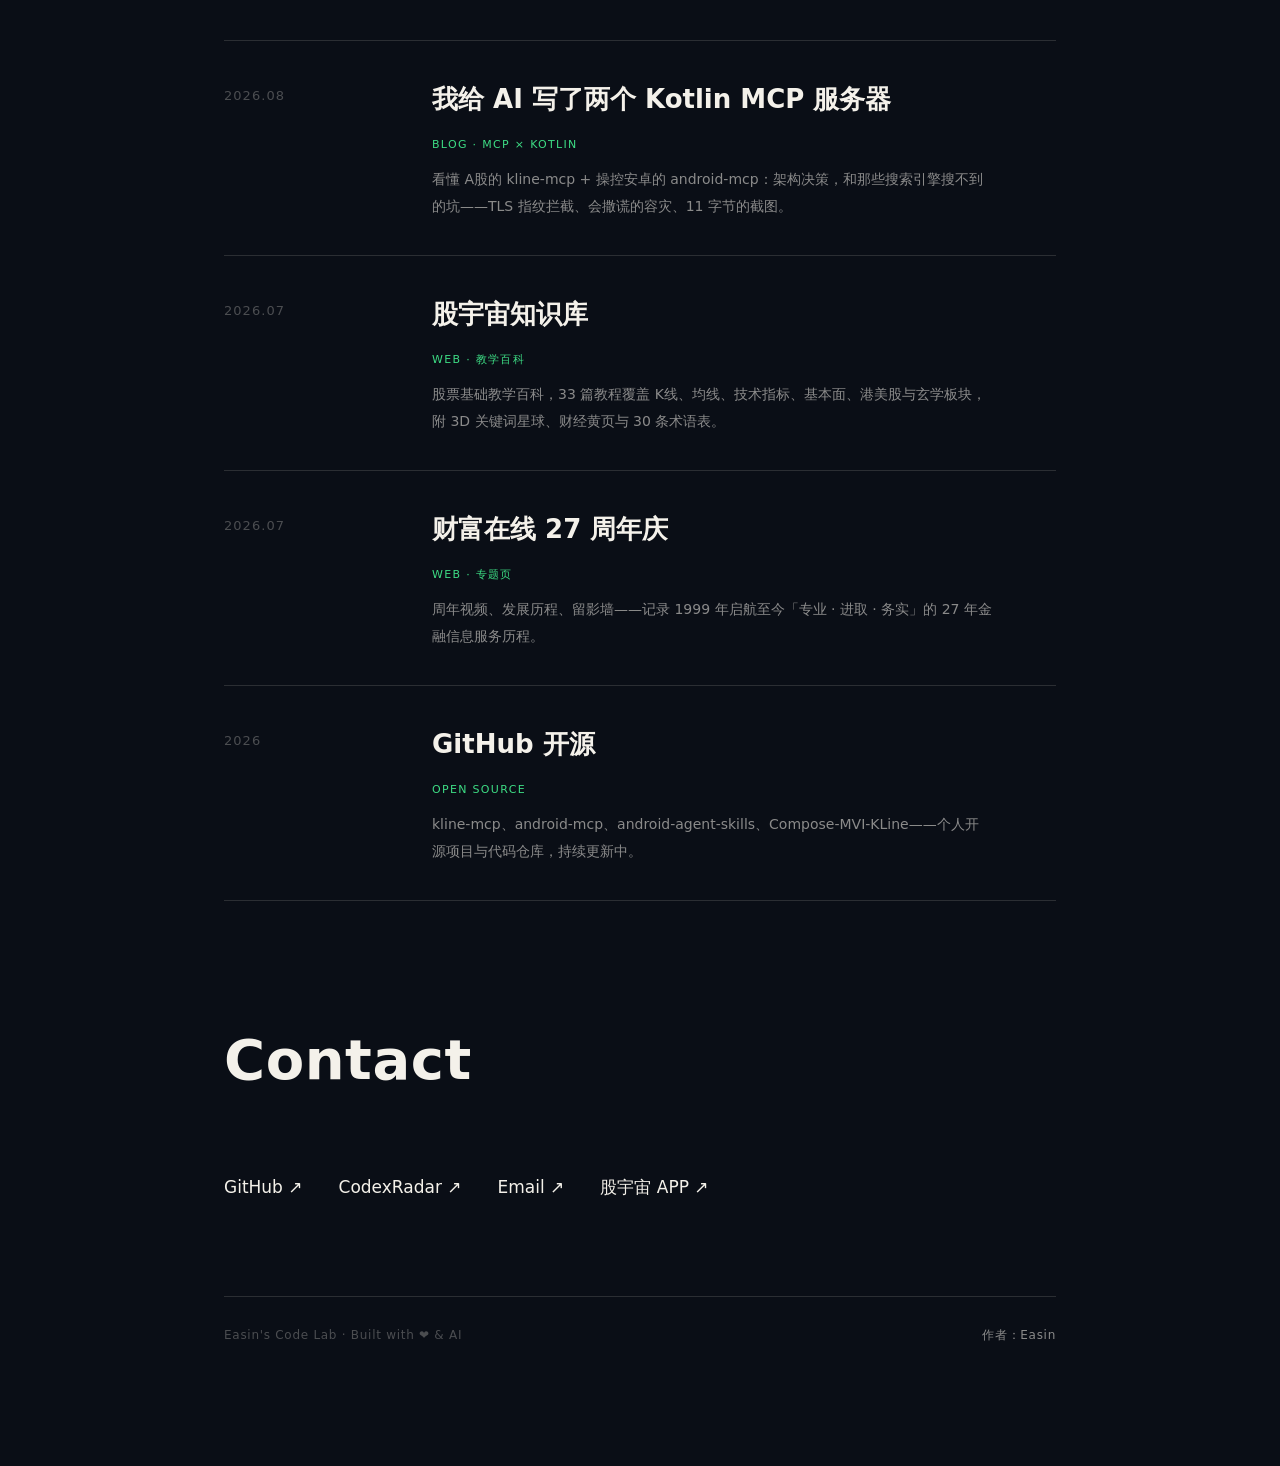
==== commit feaceef5: "Museum copy: hundreds of characters" ====
--- a/index.html
+++ b/index.html
@@ -66,9 +66,9 @@
             <article class="entry">
                 <div class="entry-years">2026.10</div>
                 <div class="entry-body">
-                    <h3><a href="article-anime-museum.html">经典动漫人物博物馆：297 位角色、五座年代展厅与会流光的全息闪卡</a></h3>
+                    <h3><a href="article-anime-museum.html">经典动漫人物博物馆：数百位经典角色、五座年代展厅与会流光的全息闪卡</a></h3>
                     <div class="entry-tag">Web · Three.js × 动漫怀旧</div>
-                    <p>一座免费开放的线上博物馆：五座年代展厅陈列 297 位 1980–2020s 经典动漫人物，中文展签与讲解词，99 首主题曲点开即播，支持按人物 / 作品 / 声优搜索；每位人物都能生成一张视差全息闪卡，划过流光、可超采样下载收藏。试玩：<a href="https://bayshier.github.io/anime-character-museum/" target="_blank" rel="noopener">bayshier.github.io/anime-character-museum ↗</a> · 源码：<a href="https://github.com/bayshier/anime-character-museum" target="_blank" rel="noopener">bayshier/anime-character-museum ↗</a></p>
+                    <p>一座免费开放的线上博物馆：五座年代展厅陈列数百位 1980–2020s 经典动漫人物，中文展签与讲解词，主题曲点开即播，支持按人物 / 作品 / 声优搜索；每位人物都能生成一张视差全息闪卡，划过流光、可超采样下载收藏。试玩：<a href="https://bayshier.github.io/anime-character-museum/" target="_blank" rel="noopener">bayshier.github.io/anime-character-museum ↗</a> · 源码：<a href="https://github.com/bayshier/anime-character-museum" target="_blank" rel="noopener">bayshier/anime-character-museum ↗</a></p>
                     <img class="entry-img" src="image/anime-collage-banner.jpg" alt="经典动漫人物博物馆 · 人物大合集" loading="lazy" onclick="window.open('https://bayshier.github.io/anime-character-museum/','_blank')" title="点击进入博物馆">
                 </div>
             </article>
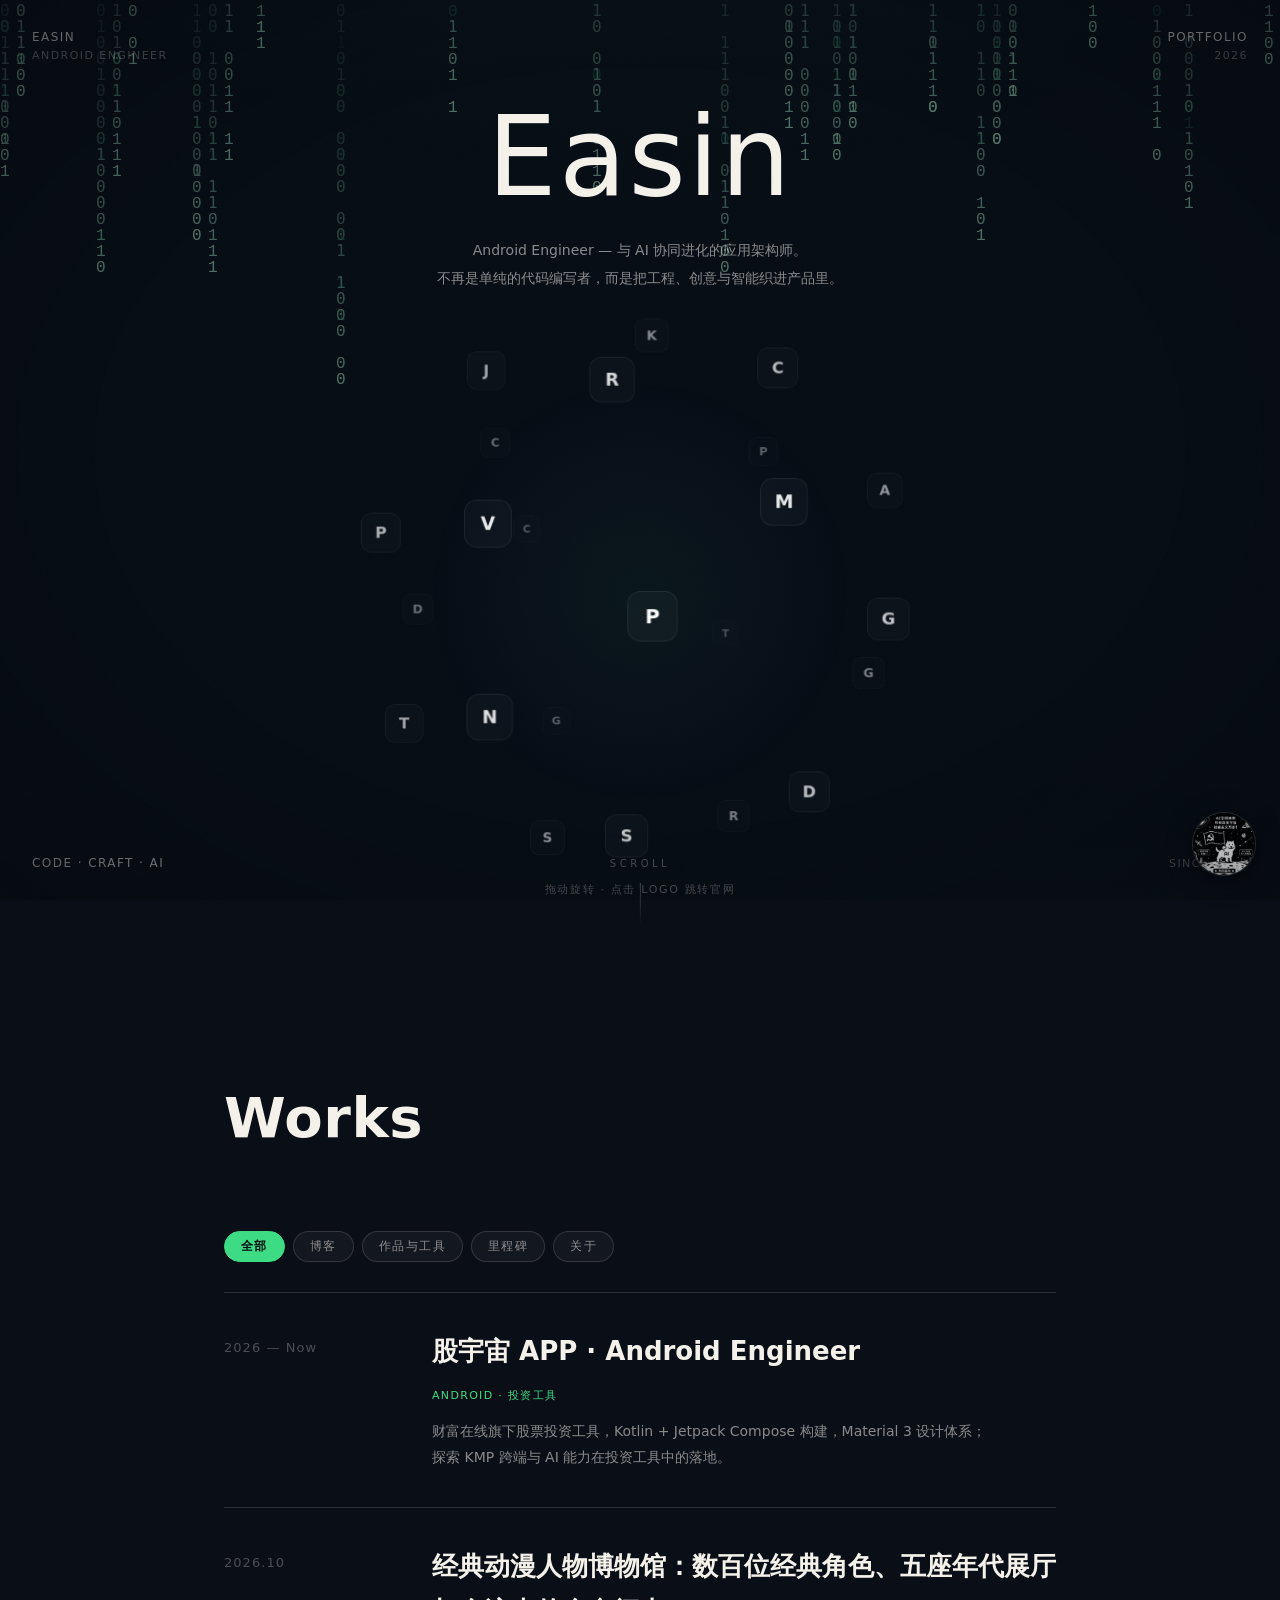
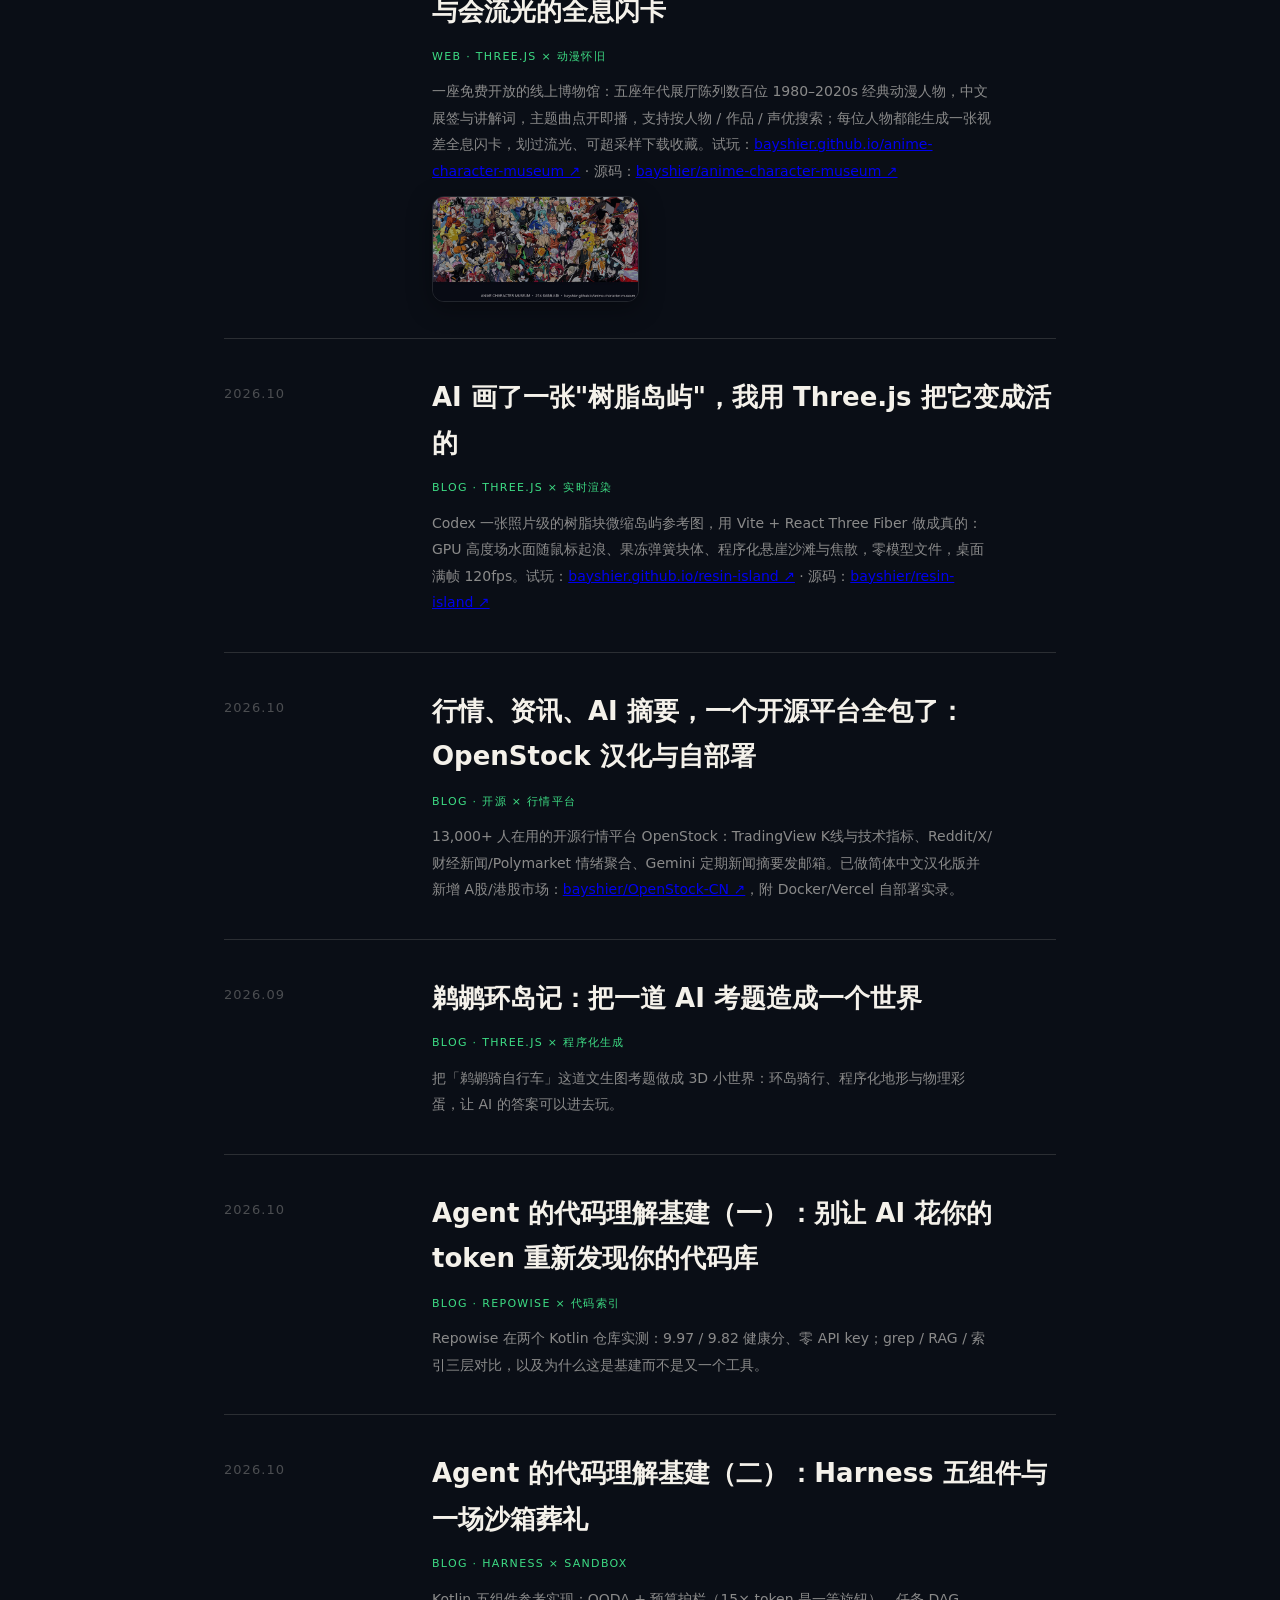
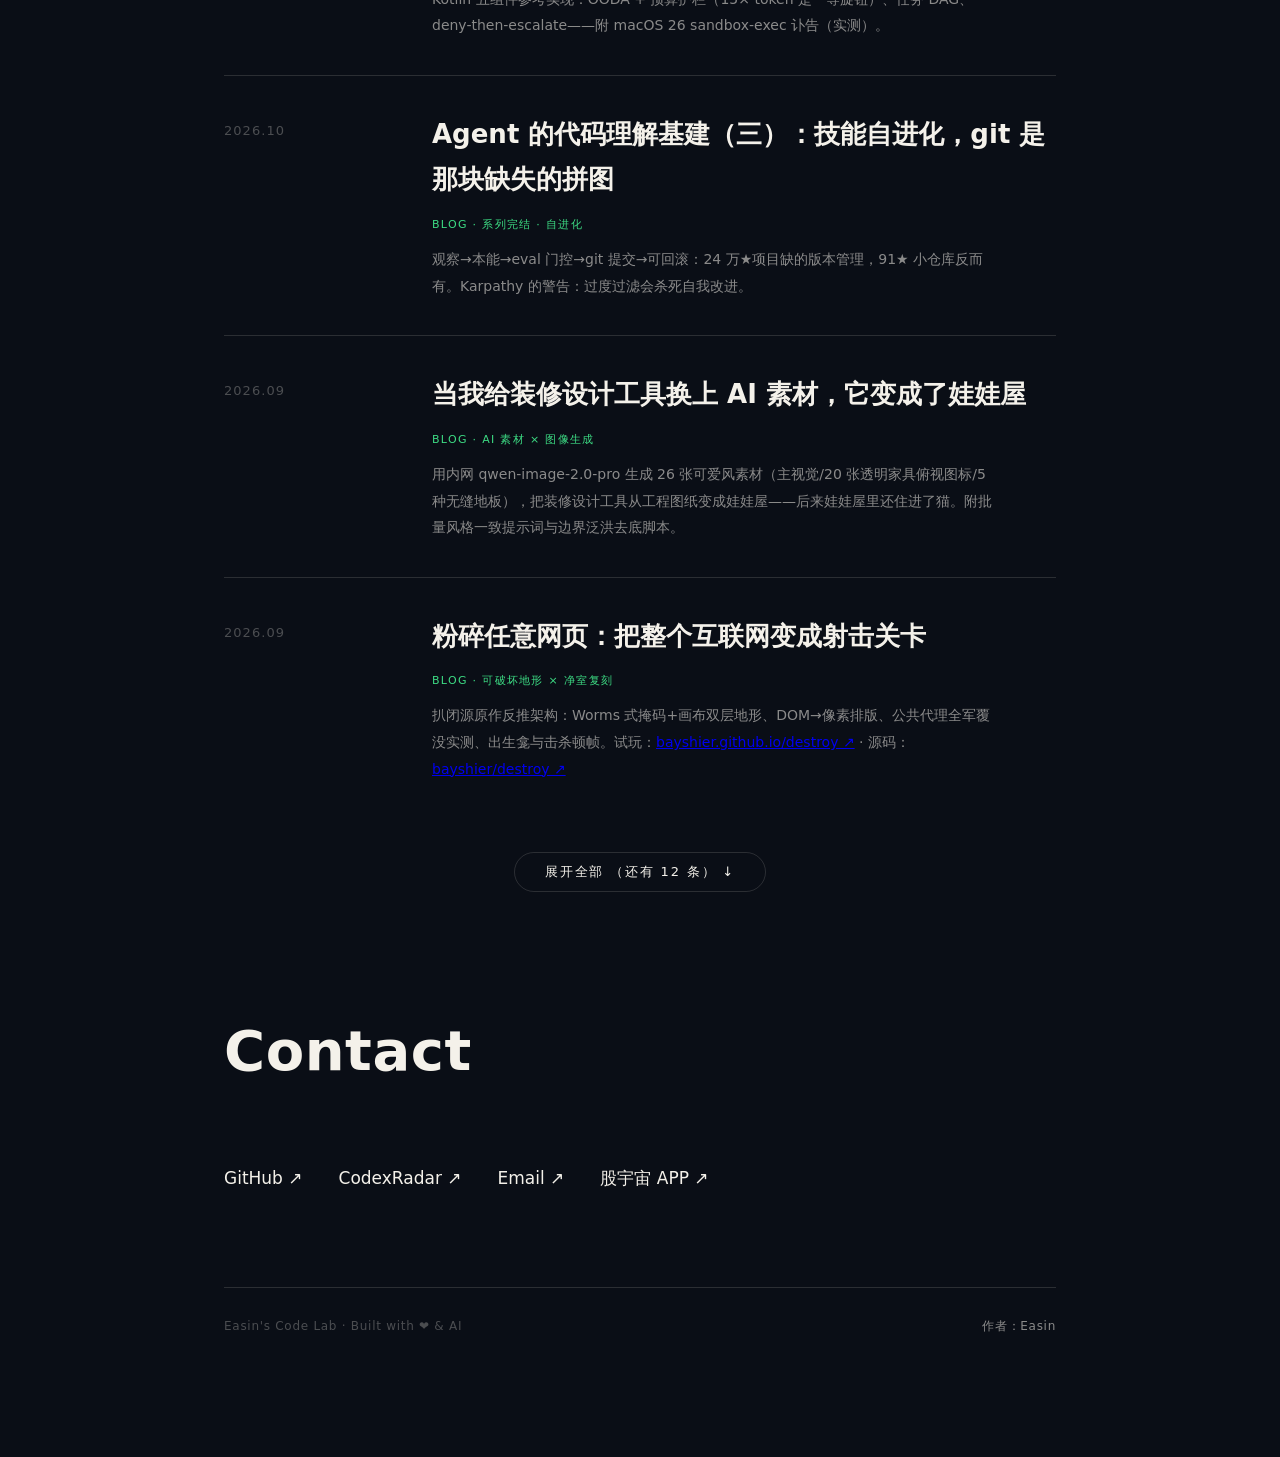
==== commit 9d1cf9db: "Add 5 missing articles (Agent infra x3, Pelican x2); timeline filter + collapse" ====
--- a/index.html
+++ b/index.html
@@ -9,7 +9,7 @@
     <title>Easin — Code · Craft · AI</title>
     <link rel="shortcut icon" href="icon_logo.png" type="image/png">
     <link rel="icon" href="icon_logo.png" type="image/png">
-    <link rel="stylesheet" href="css/easin.css?v=20260914">
+    <link rel="stylesheet" href="css/easin.css?v=20261015">
 </head>
 
 <body>
@@ -53,8 +53,15 @@
         <!-- ===== Works 时间线作品（Résumé + Works 合并，标题可点击跳转） ===== -->
         <section class="s-block" id="works">
             <h2>Works</h2>
-
-            <article class="entry">
+            <div class="tl-filter" id="tl-filter">
+                <button class="tl-btn is-active" data-filter="all">全部</button>
+                <button class="tl-btn" data-filter="blog">博客</button>
+                <button class="tl-btn" data-filter="work">作品与工具</button>
+                <button class="tl-btn" data-filter="milestone">里程碑</button>
+                <button class="tl-btn" data-filter="about">关于</button>
+            </div>
+
+            <article class="entry" data-cat="about">
                 <div class="entry-years">2026 — Now</div>
                 <div class="entry-body">
                     <h3><a href="https://sj.qq.com/appdetail/com.stock.universe" target="_blank" rel="noopener">股宇宙 APP · Android Engineer</a></h3>
@@ -63,7 +70,7 @@
                 </div>
             </article>
 
-            <article class="entry">
+            <article class="entry" data-cat="work">
                 <div class="entry-years">2026.10</div>
                 <div class="entry-body">
                     <h3><a href="article-anime-museum.html">经典动漫人物博物馆：数百位经典角色、五座年代展厅与会流光的全息闪卡</a></h3>
@@ -73,7 +80,7 @@
                 </div>
             </article>
 
-            <article class="entry">
+            <article class="entry" data-cat="blog">
                 <div class="entry-years">2026.10</div>
                 <div class="entry-body">
                     <h3><a href="https://bayshier.github.io/GYZApp/blog-resinisland.html">AI 画了一张"树脂岛屿"，我用 Three.js 把它变成活的</a></h3>
@@ -82,7 +89,7 @@
                 </div>
             </article>
 
-            <article class="entry">
+            <article class="entry" data-cat="blog">
                 <div class="entry-years">2026.10</div>
                 <div class="entry-body">
                     <h3><a href="https://bayshier.github.io/GYZApp/blog-openstock.html">行情、资讯、AI 摘要，一个开源平台全包了：OpenStock 汉化与自部署</a></h3>
@@ -91,7 +98,45 @@
                 </div>
             </article>
 
-            <article class="entry">
+            <article class="entry" data-cat="blog">
+                <div class="entry-years">2026.09</div>
+                <div class="entry-body">
+                    <h3><a href="https://bayshier.github.io/GYZApp/blog-pelican-isle.html" target="_blank" rel="noopener">鹈鹕环岛记：把一道 AI 考题造成一个世界</a></h3>
+                    <div class="entry-tag">Blog · Three.js × 程序化生成</div>
+                    <p>把「鹈鹕骑自行车」这道文生图考题做成 3D 小世界：环岛骑行、程序化地形与物理彩蛋，让 AI 的答案可以进去玩。</p>
+                </div>
+            </article>
+
+
+            <article class="entry" data-cat="blog">
+                <div class="entry-years">2026.10</div>
+                <div class="entry-body">
+                    <h3><a href="https://bayshier.github.io/GYZApp/blog-agent-codeintel.html" target="_blank" rel="noopener">Agent 的代码理解基建（一）：别让 AI 花你的 token 重新发现你的代码库</a></h3>
+                    <div class="entry-tag">Blog · Repowise × 代码索引</div>
+                    <p>Repowise 在两个 Kotlin 仓库实测：9.97 / 9.82 健康分、零 API key；grep / RAG / 索引三层对比，以及为什么这是基建而不是又一个工具。</p>
+                </div>
+            </article>
+
+            <article class="entry" data-cat="blog">
+                <div class="entry-years">2026.10</div>
+                <div class="entry-body">
+                    <h3><a href="https://bayshier.github.io/GYZApp/blog-agent-harness.html" target="_blank" rel="noopener">Agent 的代码理解基建（二）：Harness 五组件与一场沙箱葬礼</a></h3>
+                    <div class="entry-tag">Blog · Harness × Sandbox</div>
+                    <p>Kotlin 五组件参考实现：OODA + 预算护栏（15× token 是一等旋钮）、任务 DAG、deny-then-escalate——附 macOS 26 sandbox-exec 讣告（实测）。</p>
+                </div>
+            </article>
+
+            <article class="entry" data-cat="blog">
+                <div class="entry-years">2026.10</div>
+                <div class="entry-body">
+                    <h3><a href="https://bayshier.github.io/GYZApp/blog-agent-skill-evolution.html" target="_blank" rel="noopener">Agent 的代码理解基建（三）：技能自进化，git 是那块缺失的拼图</a></h3>
+                    <div class="entry-tag">Blog · 系列完结 · 自进化</div>
+                    <p>观察→本能→eval 门控→git 提交→可回滚：24 万★项目缺的版本管理，91★ 小仓库反而有。Karpathy 的警告：过度过滤会杀死自我改进。</p>
+                </div>
+            </article>
+
+
+            <article class="entry" data-cat="blog">
                 <div class="entry-years">2026.09</div>
                 <div class="entry-body">
                     <h3><a href="https://bayshier.github.io/GYZApp/blog-floorplan-web.html">当我给装修设计工具换上 AI 素材，它变成了娃娃屋</a></h3>
@@ -100,7 +145,7 @@
                 </div>
             </article>
 
-            <article class="entry">
+            <article class="entry" data-cat="blog">
                 <div class="entry-years">2026.09</div>
                 <div class="entry-body">
                     <h3><a href="https://bayshier.github.io/GYZApp/blog-destroy-web.html">粉碎任意网页：把整个互联网变成射击关卡</a></h3>
@@ -109,7 +154,7 @@
                 </div>
             </article>
 
-            <article class="entry">
+            <article class="entry" data-cat="blog">
                 <div class="entry-years">2026.09</div>
                 <div class="entry-body">
                     <h3><a href="https://bayshier.github.io/GYZApp/blog-nikki-match3.html">从消消乐到游戏合集：Nikki 猫宇宙开发实录</a></h3>
@@ -118,7 +163,7 @@
                 </div>
             </article>
 
-            <article class="entry">
+            <article class="entry" data-cat="milestone">
                 <div class="entry-years">2026.09</div>
                 <div class="entry-body">
                     <h3>一周烧掉 40 亿 Token 🤯</h3>
@@ -128,7 +173,7 @@
                 </div>
             </article>
 
-            <article class="entry">
+            <article class="entry" data-cat="blog">
                 <div class="entry-years">2026.09</div>
                 <div class="entry-body">
                     <h3><a href="https://bayshier.github.io/GYZApp/blog-jenkins-harmony.html">一条流水线，两个系统：双端自动化打包实录</a></h3>
@@ -137,7 +182,7 @@
                 </div>
             </article>
 
-            <article class="entry">
+            <article class="entry" data-cat="blog">
                 <div class="entry-years">2026.09</div>
                 <div class="entry-body">
                     <h3><a href="https://bayshier.github.io/GYZApp/blog-jenkins-notify.html">Jenkins 打包通知体系搭建实录</a></h3>
@@ -146,7 +191,17 @@
                 </div>
             </article>
 
-            <article class="entry">
+            <article class="entry" data-cat="blog">
+                <div class="entry-years">2026.08</div>
+                <div class="entry-body">
+                    <h3><a href="https://bayshier.github.io/GYZApp/blog-pelican-bicycle.html" target="_blank" rel="noopener">鹈鹕骑自行车测试：9 个国产模型横评</a></h3>
+                    <div class="entry-tag">Blog · 文生图 × 横评</div>
+                    <p>一道文生图考题的横向评测：谁画对了鹈鹕、自行车与物理？文末新增第七章续作《鹈鹕环岛记》3D 游戏。</p>
+                </div>
+            </article>
+
+
+            <article class="entry" data-cat="work">
                 <div class="entry-years">2026.08</div>
                 <div class="entry-body">
                     <h3><a href="https://bayshier.github.io/GYZApp/quiz.html">证券从业考试学习系统</a></h3>
@@ -155,7 +210,7 @@
                 </div>
             </article>
 
-            <article class="entry">
+            <article class="entry" data-cat="blog">
                 <div class="entry-years">2026.08</div>
                 <div class="entry-body">
                     <h3><a href="https://bayshier.github.io/GYZApp/blog-harness-engineering.html">Harness Engineering：企业级多Agent协同实战</a></h3>
@@ -164,7 +219,7 @@
                 </div>
             </article>
 
-            <article class="entry">
+            <article class="entry" data-cat="blog">
                 <div class="entry-years">2026.08</div>
                 <div class="entry-body">
                     <h3><a href="https://bayshier.github.io/GYZApp/blog-kline-vision.html">宇树腰斩这4天，我让 AI 读了读它的K线——它回了四个字：瀑布线</a></h3>
@@ -173,7 +228,7 @@
                 </div>
             </article>
 
-            <article class="entry">
+            <article class="entry" data-cat="blog">
                 <div class="entry-years">2026.08</div>
                 <div class="entry-body">
                     <h3><a href="https://bayshier.github.io/GYZApp/blog-kotlin-mcp.html">我给 AI 写了两个 Kotlin MCP 服务器</a></h3>
@@ -182,7 +237,7 @@
                 </div>
             </article>
 
-            <article class="entry">
+            <article class="entry" data-cat="work">
                 <div class="entry-years">2026.07</div>
                 <div class="entry-body">
                     <h3><a href="https://bayshier.github.io/GYZApp/knowledge.html">股宇宙知识库</a></h3>
@@ -191,7 +246,7 @@
                 </div>
             </article>
 
-            <article class="entry">
+            <article class="entry" data-cat="work">
                 <div class="entry-years">2026.07</div>
                 <div class="entry-body">
                     <h3><a href="https://bayshier.github.io/GYZApp/cfzx2027.html" target="_blank" rel="noopener">财富在线 27 周年庆</a></h3>
@@ -200,7 +255,7 @@
                 </div>
             </article>
 
-            <article class="entry">
+            <article class="entry" data-cat="about">
                 <div class="entry-years">2026</div>
                 <div class="entry-body">
                     <h3><a href="https://github.com/bayshier" target="_blank" rel="noopener">GitHub 开源</a></h3>
@@ -208,6 +263,10 @@
                     <p>kline-mcp、android-mcp、android-agent-skills、Compose-MVI-KLine——个人开源项目与代码仓库，持续更新中。</p>
                 </div>
             </article>
+
+            <div class="tl-more-wrap">
+                <button class="tl-more" id="tl-more">展开全部 <span id="tl-more-count"></span> ↓</button>
+            </div>
         </section>
 
         <!-- ===== Contact ===== -->
@@ -229,6 +288,7 @@
 
     <!-- 黑客帝国数字雨 -->
     <script src="js/matrix-rain.js"></script>
+    <script src="js/timeline.js"></script>
 
     <!-- Logo 星球 3D 旋转 -->
     <script>
--- a/css/easin.css
+++ b/css/easin.css
@@ -448,3 +448,30 @@
     transition: transform 0.2s;
 }
 .entry-body .entry-img:hover { transform: translateY(-2px); }
+
+
+/* ============================================================
+   时间线筛选与折叠
+   ============================================================ */
+.tl-filter {
+    display: flex; gap: 8px; flex-wrap: wrap; margin: 6px 0 30px;
+}
+.tl-btn {
+    font-family: var(--serif-cn); font-size: 12px; letter-spacing: .12em;
+    color: var(--ink-dim); background: var(--bg-elev);
+    border: 1px solid var(--line); border-radius: 999px;
+    padding: 6px 16px; cursor: pointer; transition: all .18s;
+}
+.tl-btn:hover { color: var(--ink); border-color: rgba(244, 241, 234, .4); }
+.tl-btn.is-active {
+    color: #0a0e16; background: var(--accent); border-color: var(--accent); font-weight: 700;
+}
+.entry.tl-hidden { display: none; }
+.tl-more-wrap { text-align: center; margin-top: 34px; }
+.tl-more {
+    font-family: var(--serif-cn); font-size: 13px; letter-spacing: .14em;
+    color: var(--ink); background: transparent;
+    border: 1px solid var(--line); border-radius: 999px;
+    padding: 10px 30px; cursor: pointer; transition: all .18s;
+}
+.tl-more:hover { border-color: var(--accent); color: var(--accent); }
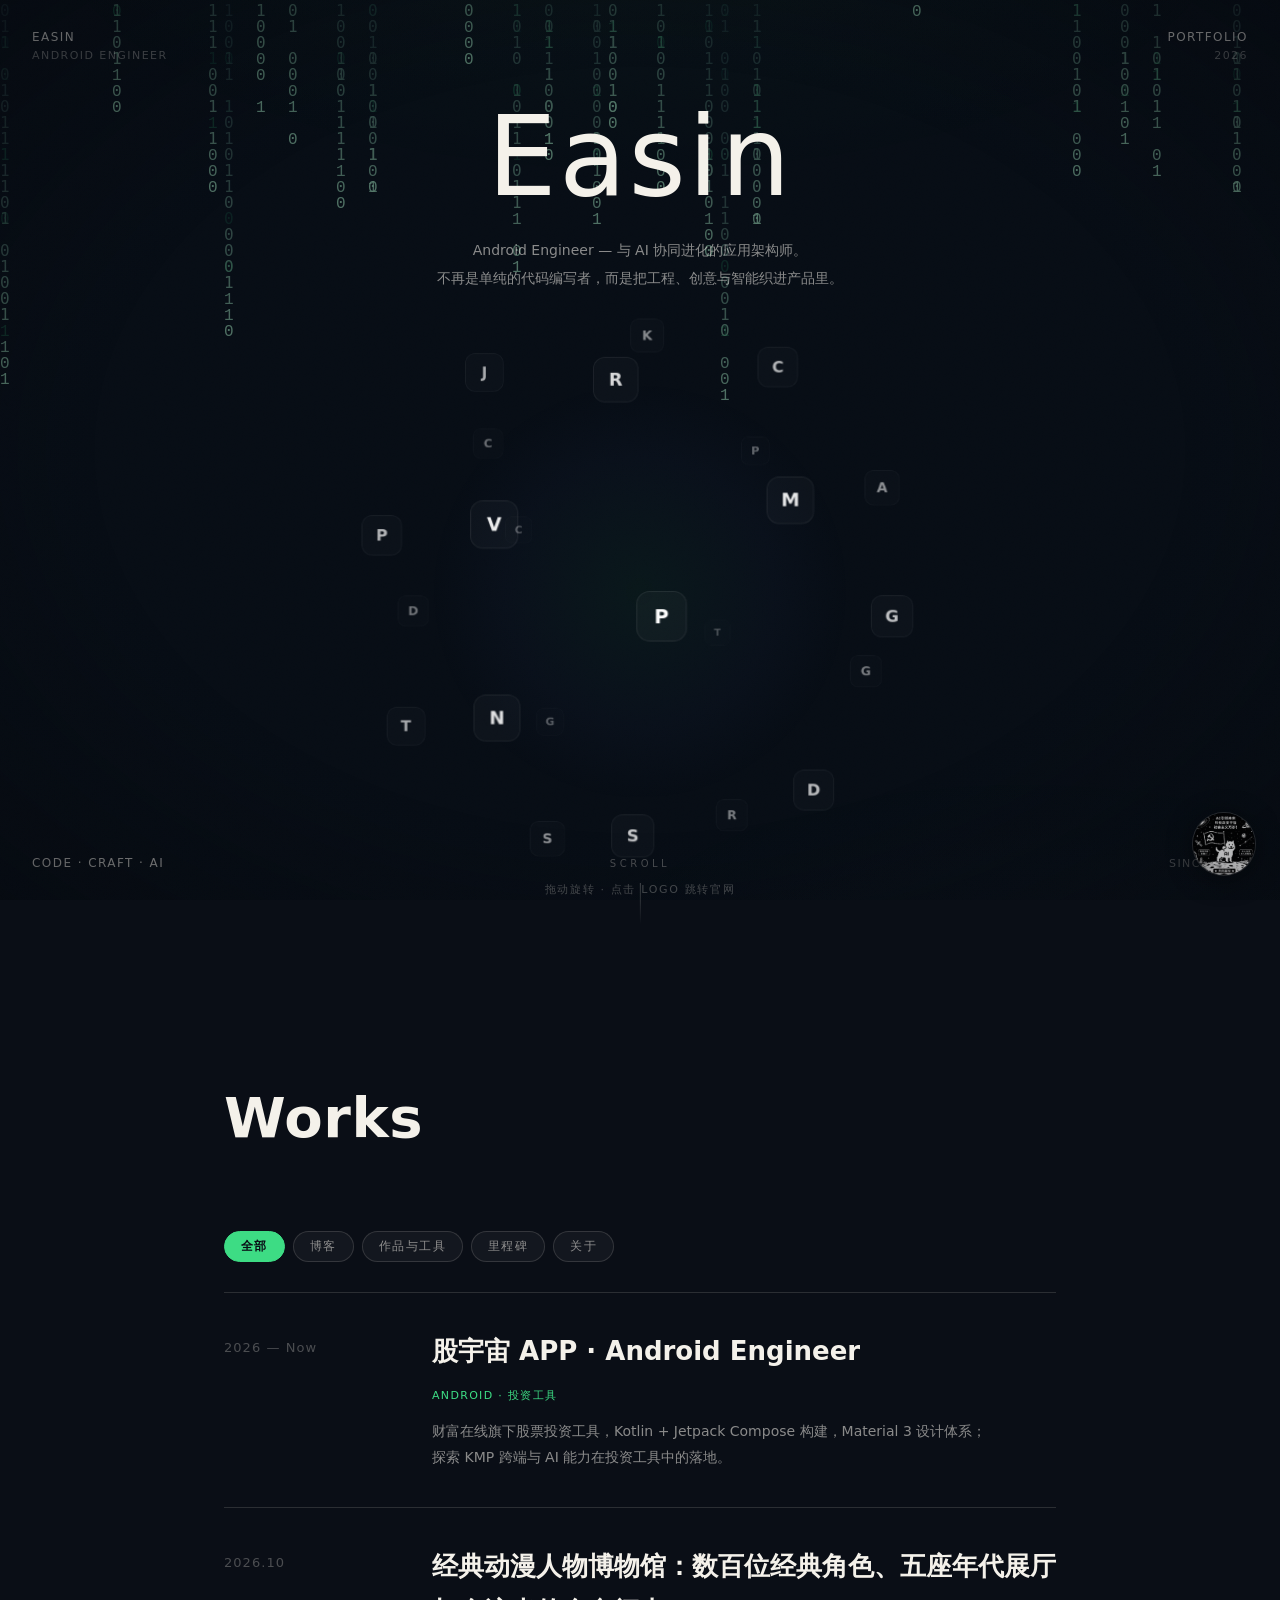
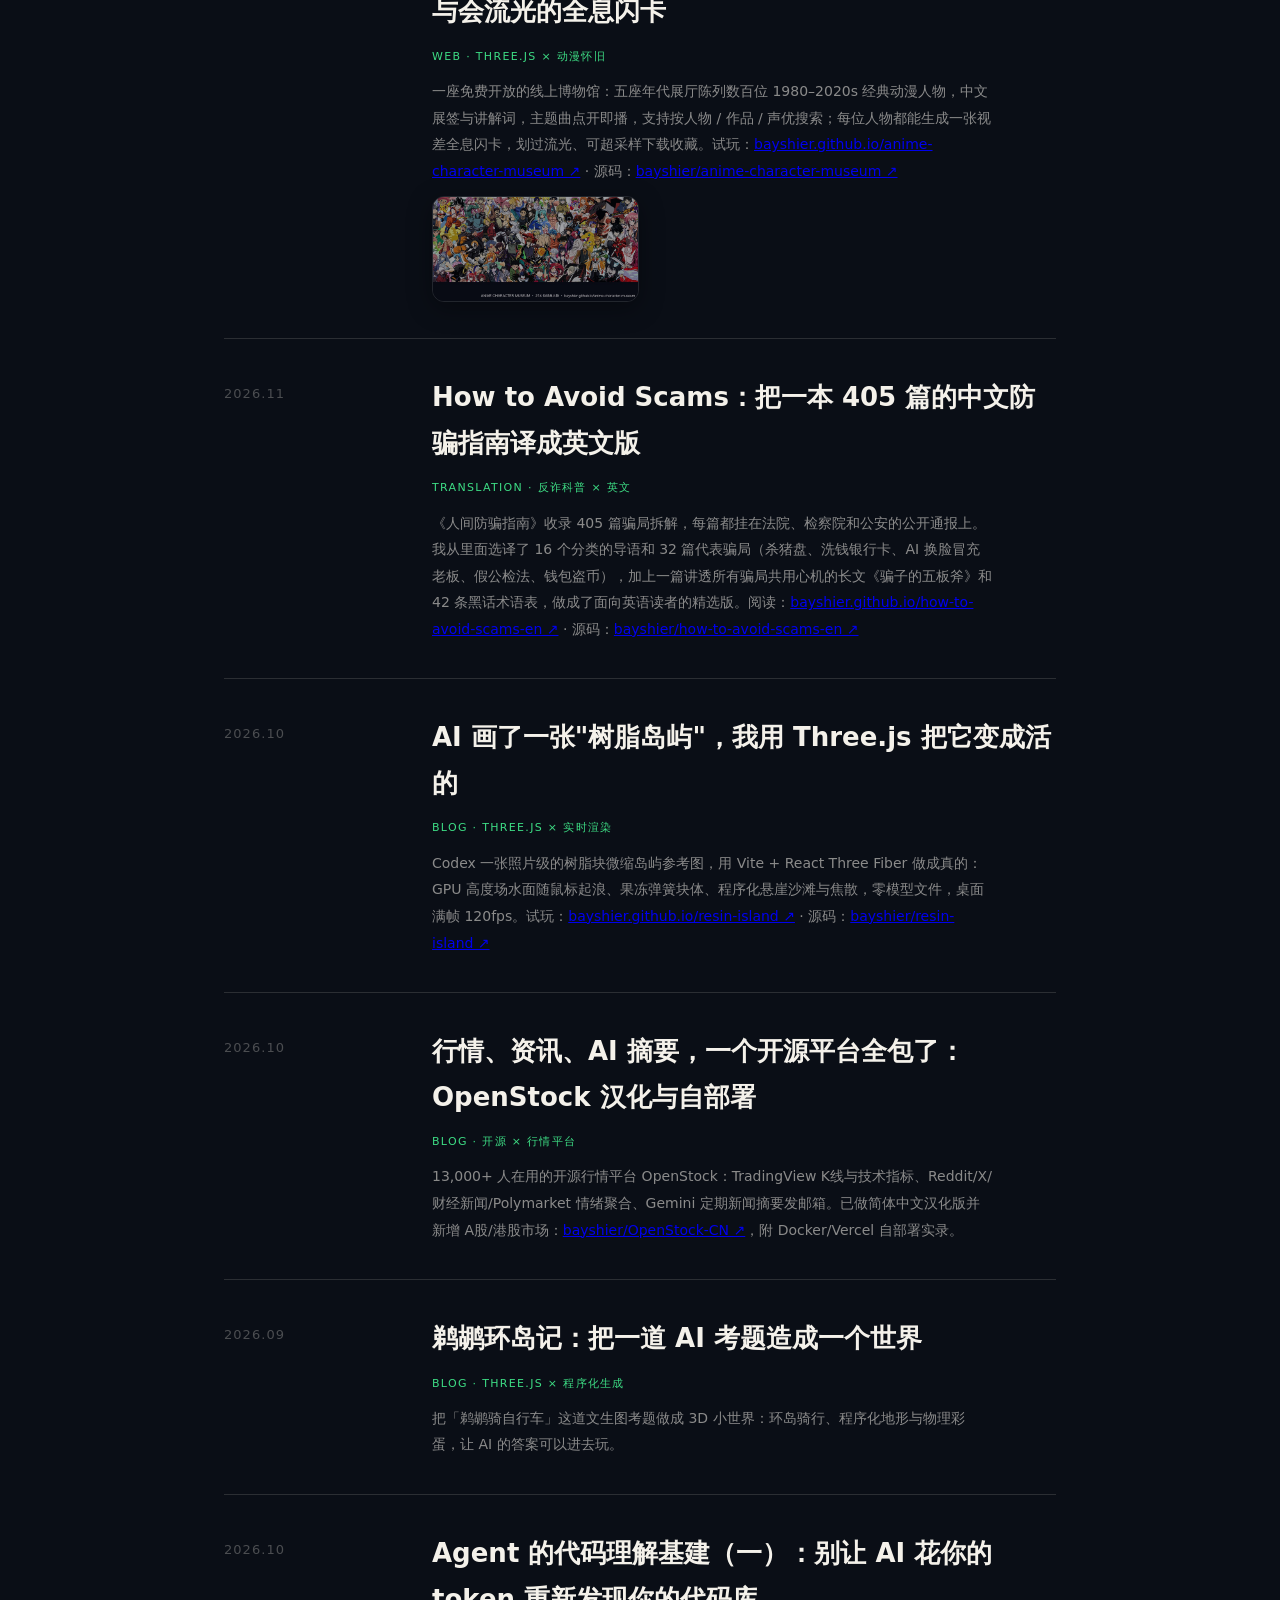
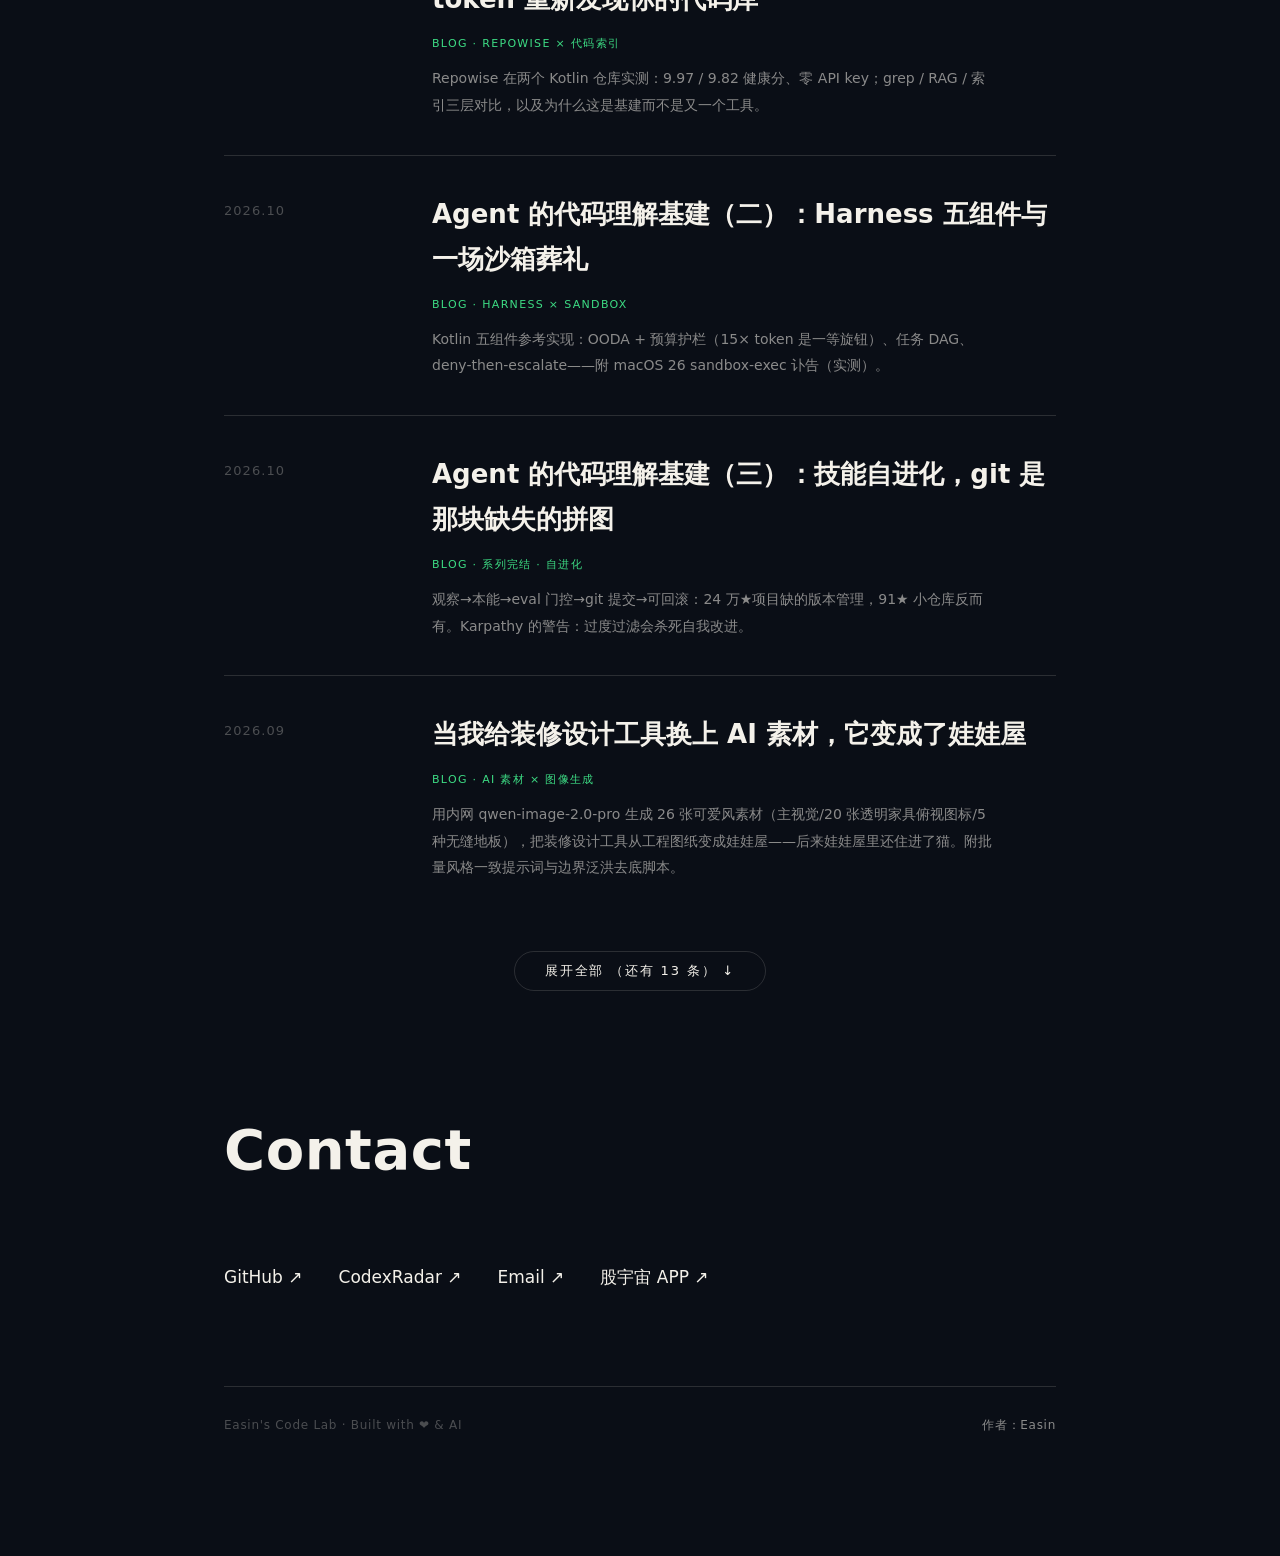
==== commit 033941a8: "Timeline: add How to Avoid Scams (EN edition of 人间防骗指南)" ====
--- a/index.html
+++ b/index.html
@@ -79,6 +79,15 @@
                     <img class="entry-img" src="image/anime-collage-banner.jpg" alt="经典动漫人物博物馆 · 人物大合集" loading="lazy" onclick="window.open('https://bayshier.github.io/anime-character-museum/','_blank')" title="点击进入博物馆">
                 </div>
             </article>
+
+                    <article class="entry" data-cat="work">
+                        <div class="entry-years">2026.11</div>
+                        <div class="entry-body">
+                            <h3><a href="https://bayshier.github.io/how-to-avoid-scams-en/">How to Avoid Scams：把一本 405 篇的中文防骗指南译成英文版</a></h3>
+                            <div class="entry-tag">Translation · 反诈科普 × 英文</div>
+                            <p>《人间防骗指南》收录 405 篇骗局拆解，每篇都挂在法院、检察院和公安的公开通报上。我从里面选译了 16 个分类的导语和 32 篇代表骗局（杀猪盘、洗钱银行卡、AI 换脸冒充老板、假公检法、钱包盗币），加上一篇讲透所有骗局共用心机的长文《骗子的五板斧》和 42 条黑话术语表，做成了面向英语读者的精选版。阅读：<a href="https://bayshier.github.io/how-to-avoid-scams-en/" target="_blank" rel="noopener">bayshier.github.io/how-to-avoid-scams-en ↗</a> · 源码：<a href="https://github.com/bayshier/how-to-avoid-scams-en" target="_blank" rel="noopener">bayshier/how-to-avoid-scams-en ↗</a></p>
+                        </div>
+                    </article>
 
             <article class="entry" data-cat="blog">
                 <div class="entry-years">2026.10</div>
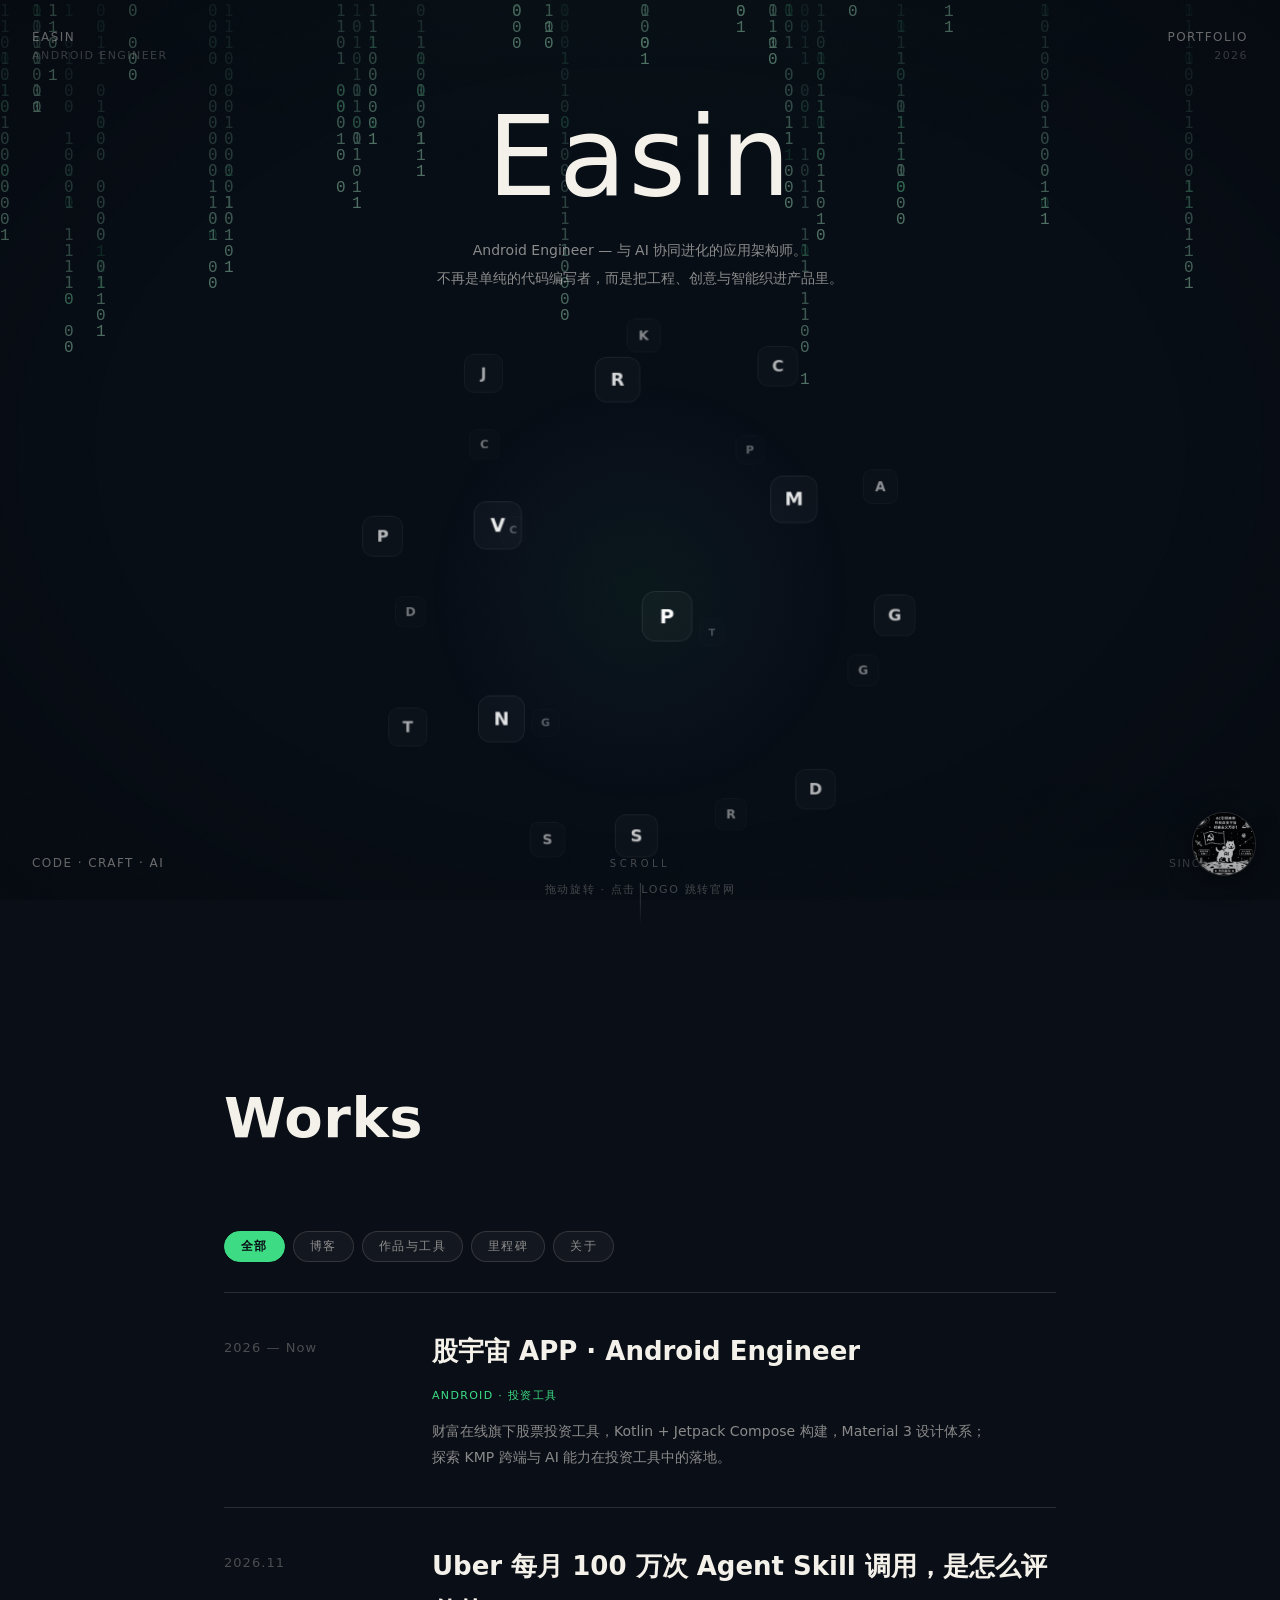
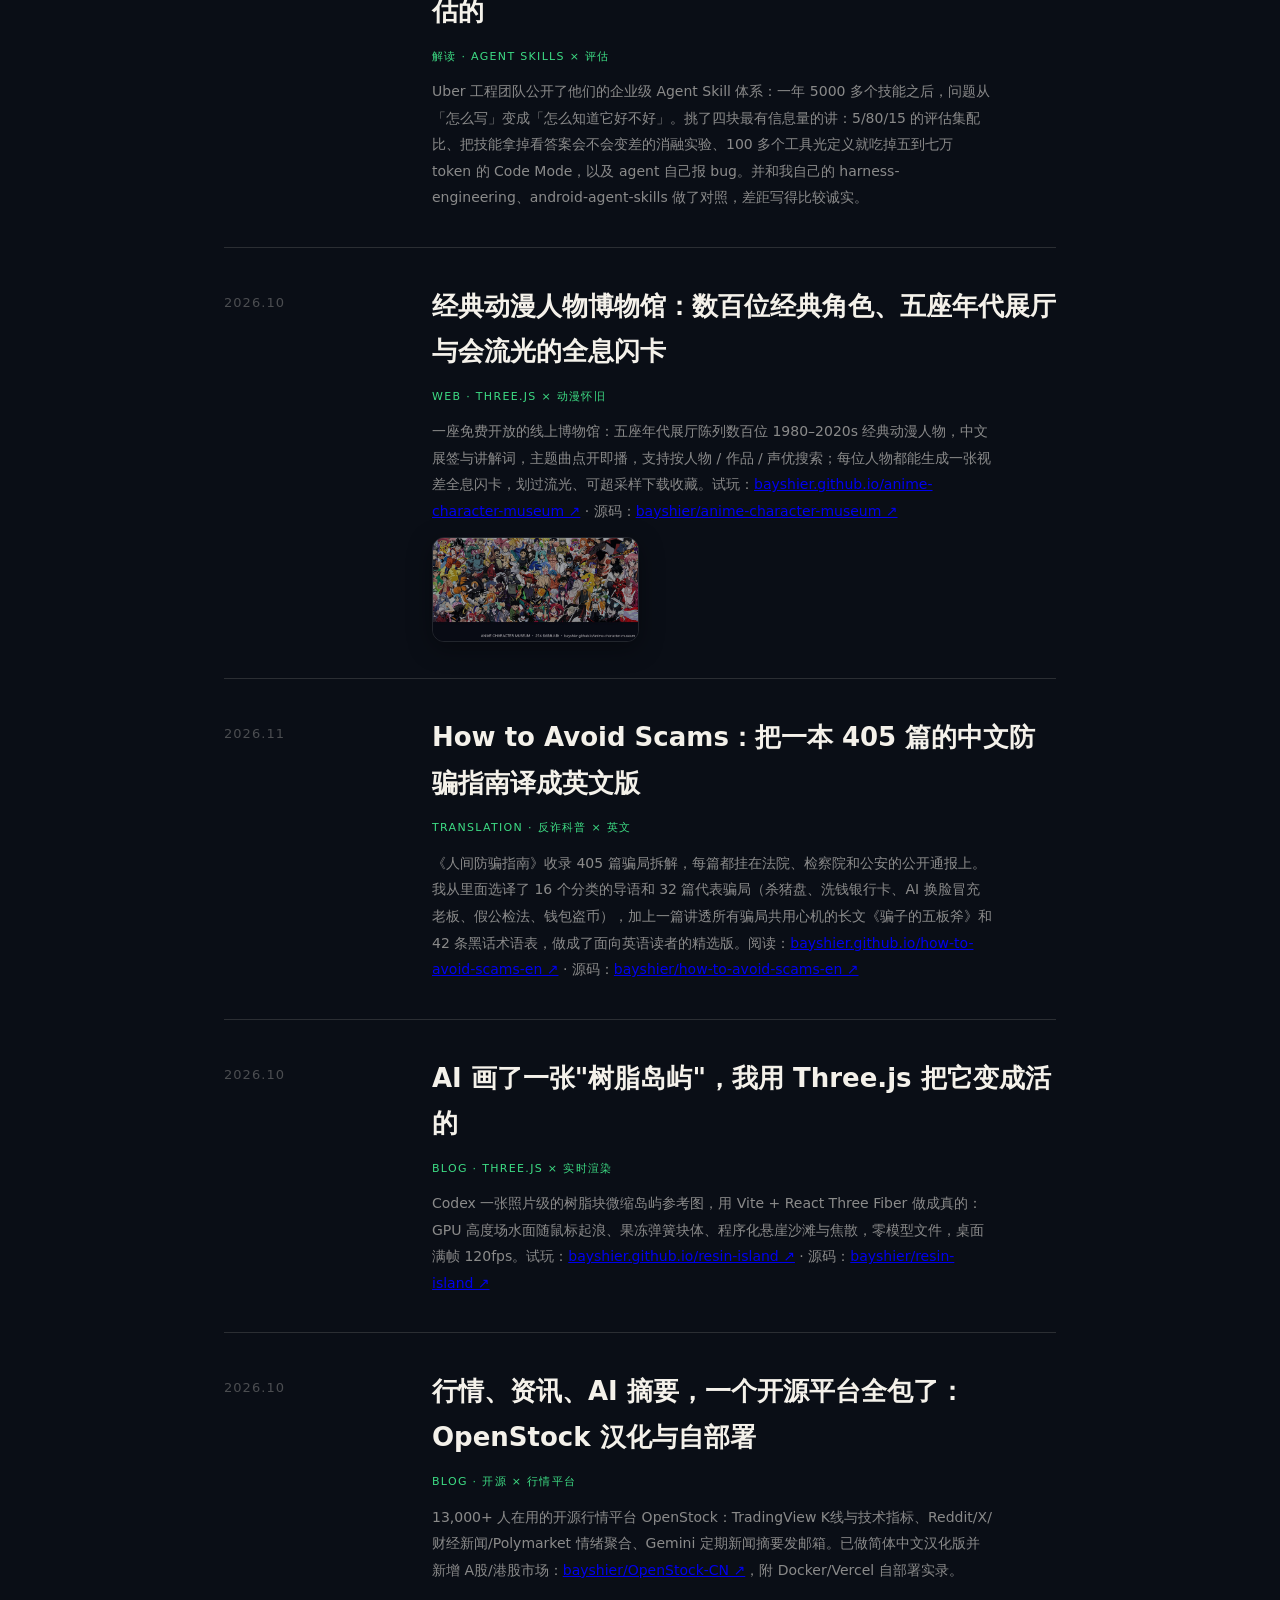
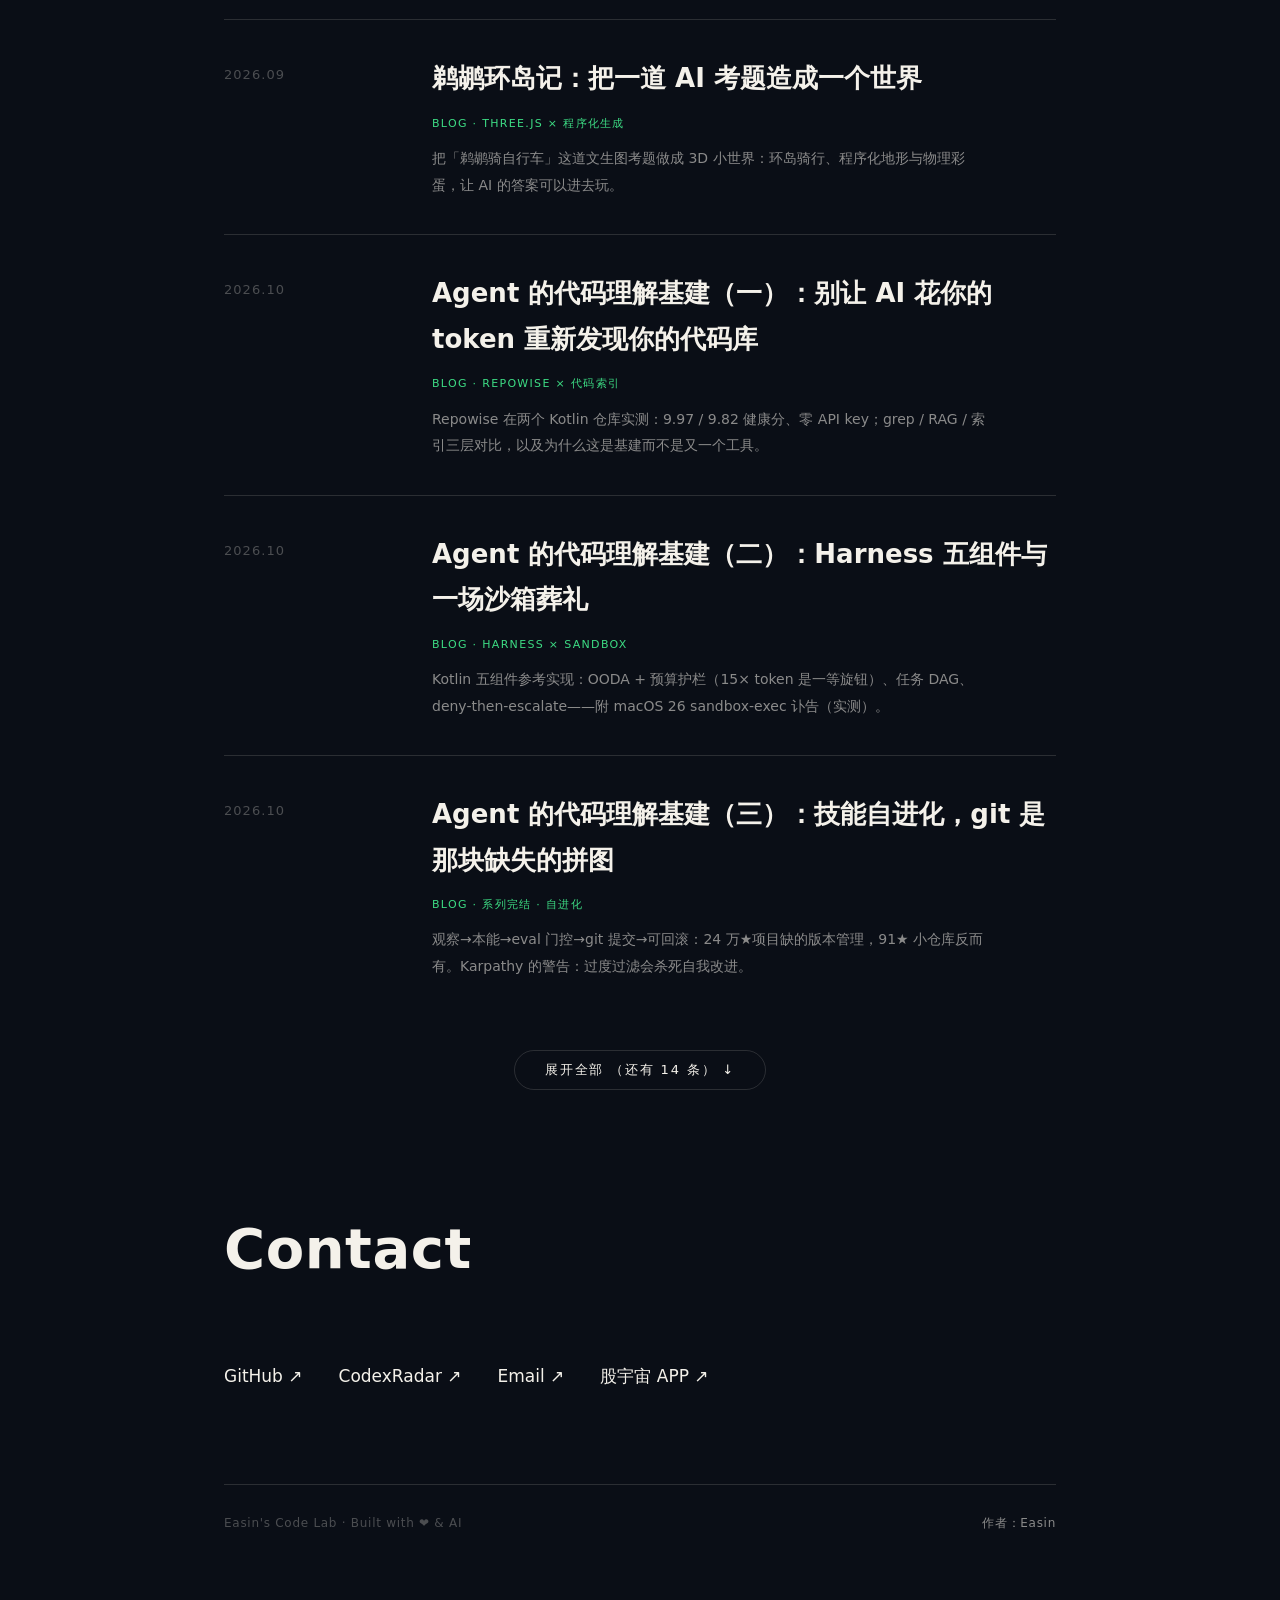
==== commit 3efcd141: "Add article: analysis of Uber's 'How Uber Evals 1 Million Agent Skill Invocations a Month' - article" ====
--- a/index.html
+++ b/index.html
@@ -67,6 +67,15 @@
                     <h3><a href="https://sj.qq.com/appdetail/com.stock.universe" target="_blank" rel="noopener">股宇宙 APP · Android Engineer</a></h3>
                     <div class="entry-tag">Android · 投资工具</div>
                     <p>财富在线旗下股票投资工具，Kotlin + Jetpack Compose 构建，Material 3 设计体系；探索 KMP 跨端与 AI 能力在投资工具中的落地。</p>
+                </div>
+            </article>
+
+            <article class="entry" data-cat="blog">
+                <div class="entry-years">2026.11</div>
+                <div class="entry-body">
+                    <h3><a href="article-uber-agent-skills.html">Uber 每月 100 万次 Agent Skill 调用，是怎么评估的</a></h3>
+                    <div class="entry-tag">解读 · Agent Skills × 评估</div>
+                    <p>Uber 工程团队公开了他们的企业级 Agent Skill 体系：一年 5000 多个技能之后，问题从「怎么写」变成「怎么知道它好不好」。挑了四块最有信息量的讲：5/80/15 的评估集配比、把技能拿掉看答案会不会变差的消融实验、100 多个工具光定义就吃掉五到七万 token 的 Code Mode，以及 agent 自己报 bug。并和我自己的 harness-engineering、android-agent-skills 做了对照，差距写得比较诚实。</p>
                 </div>
             </article>
 
